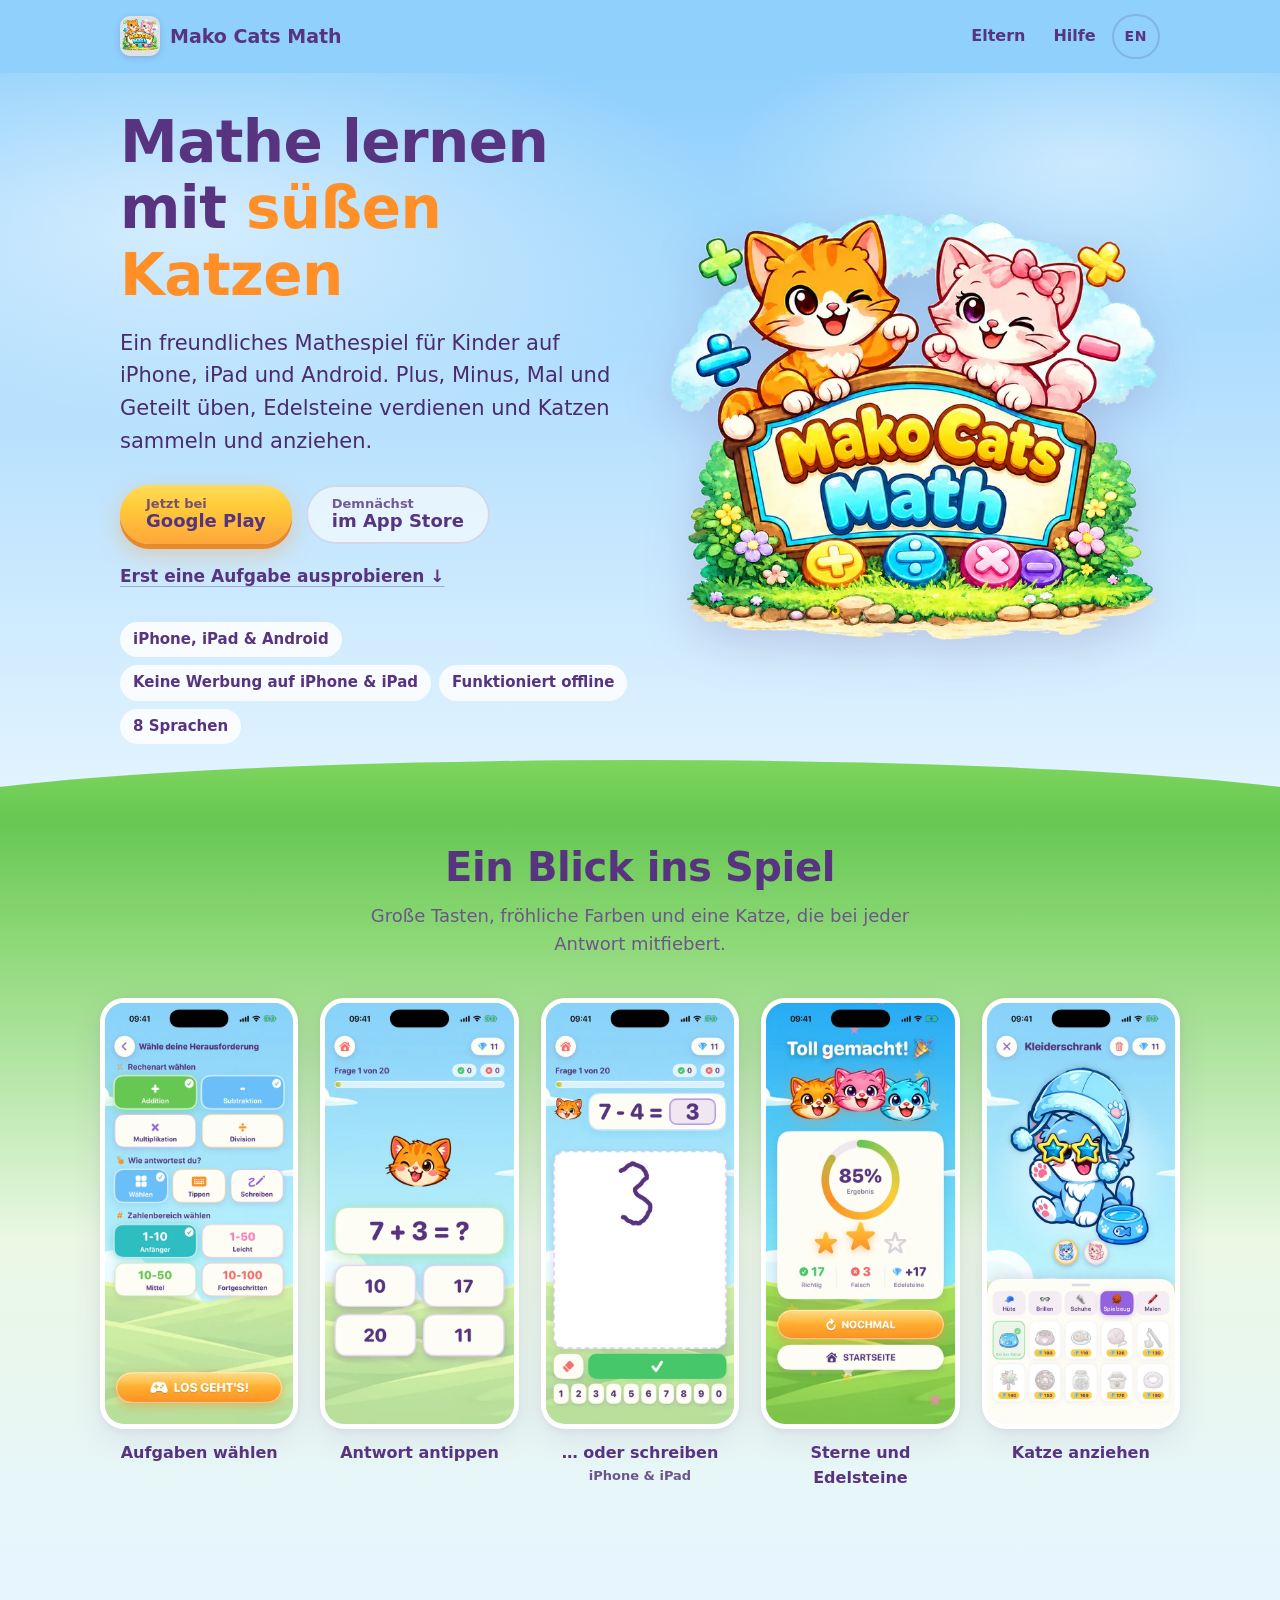
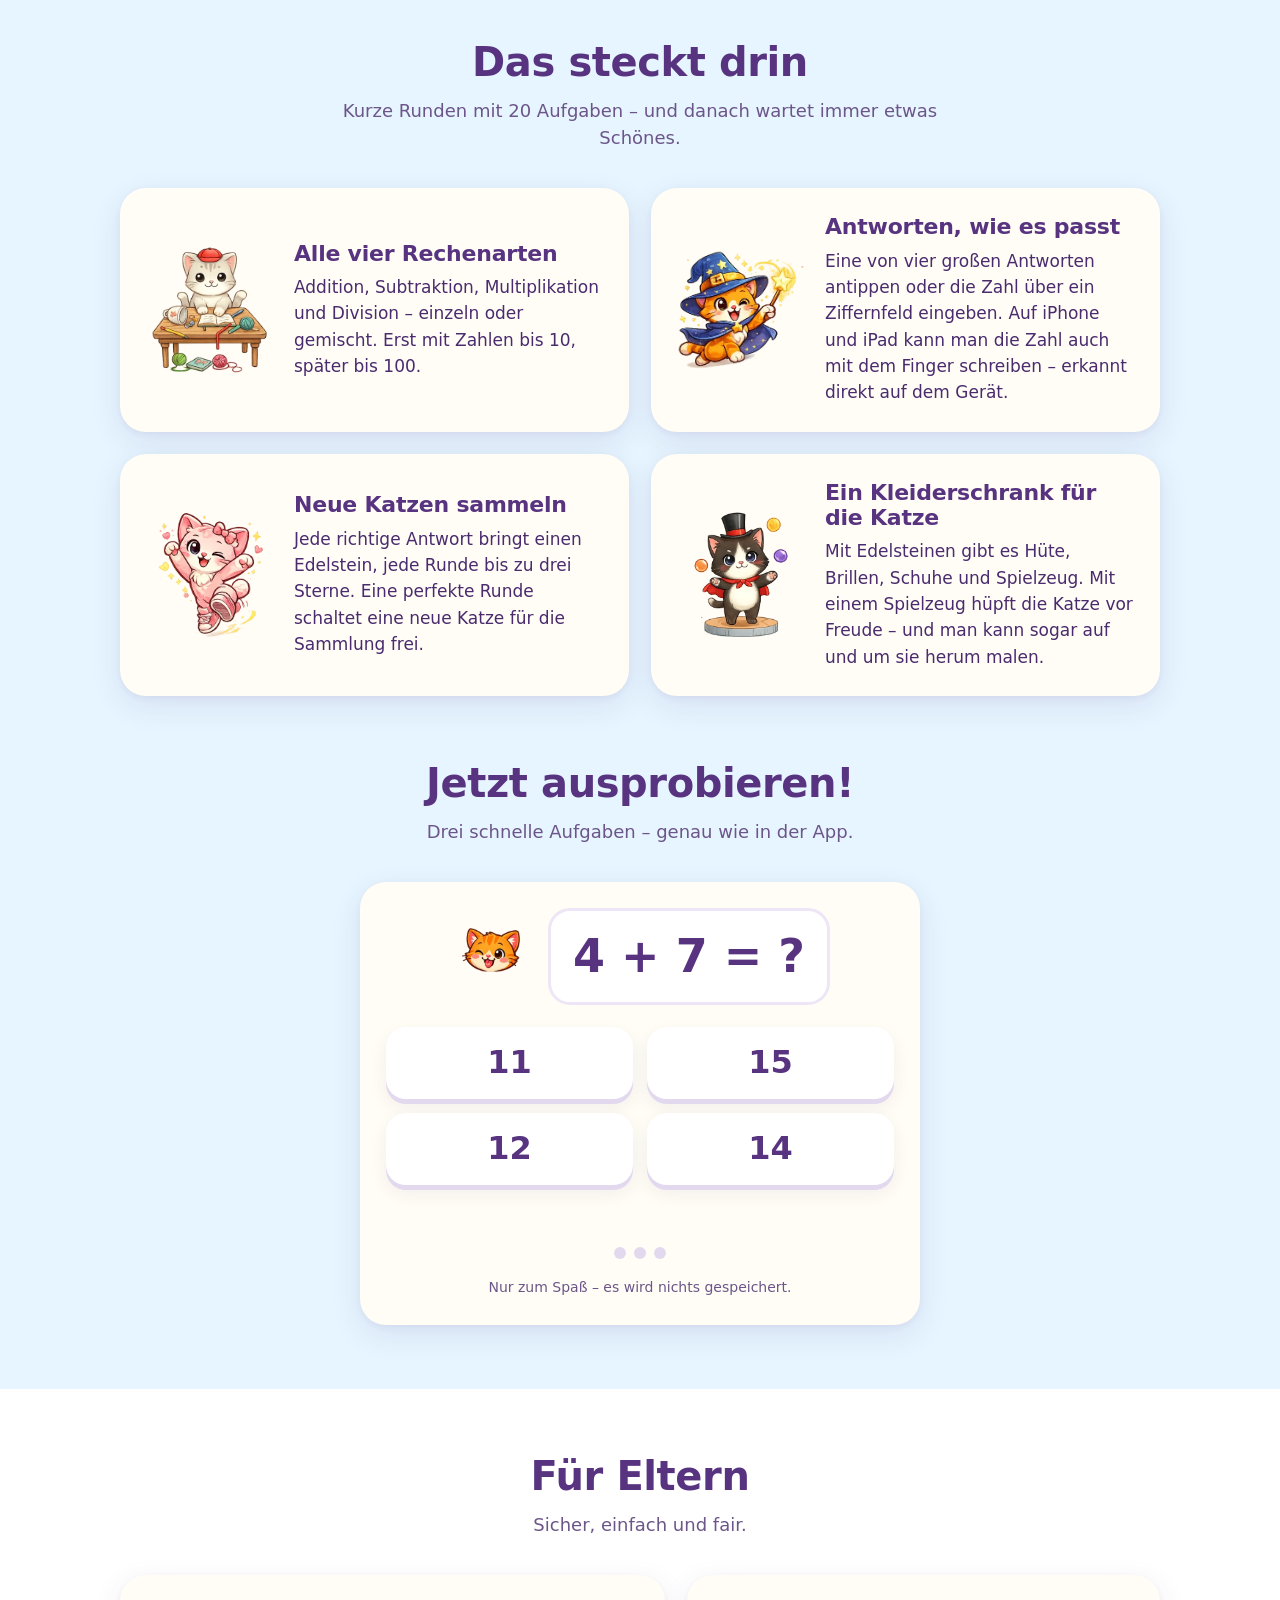
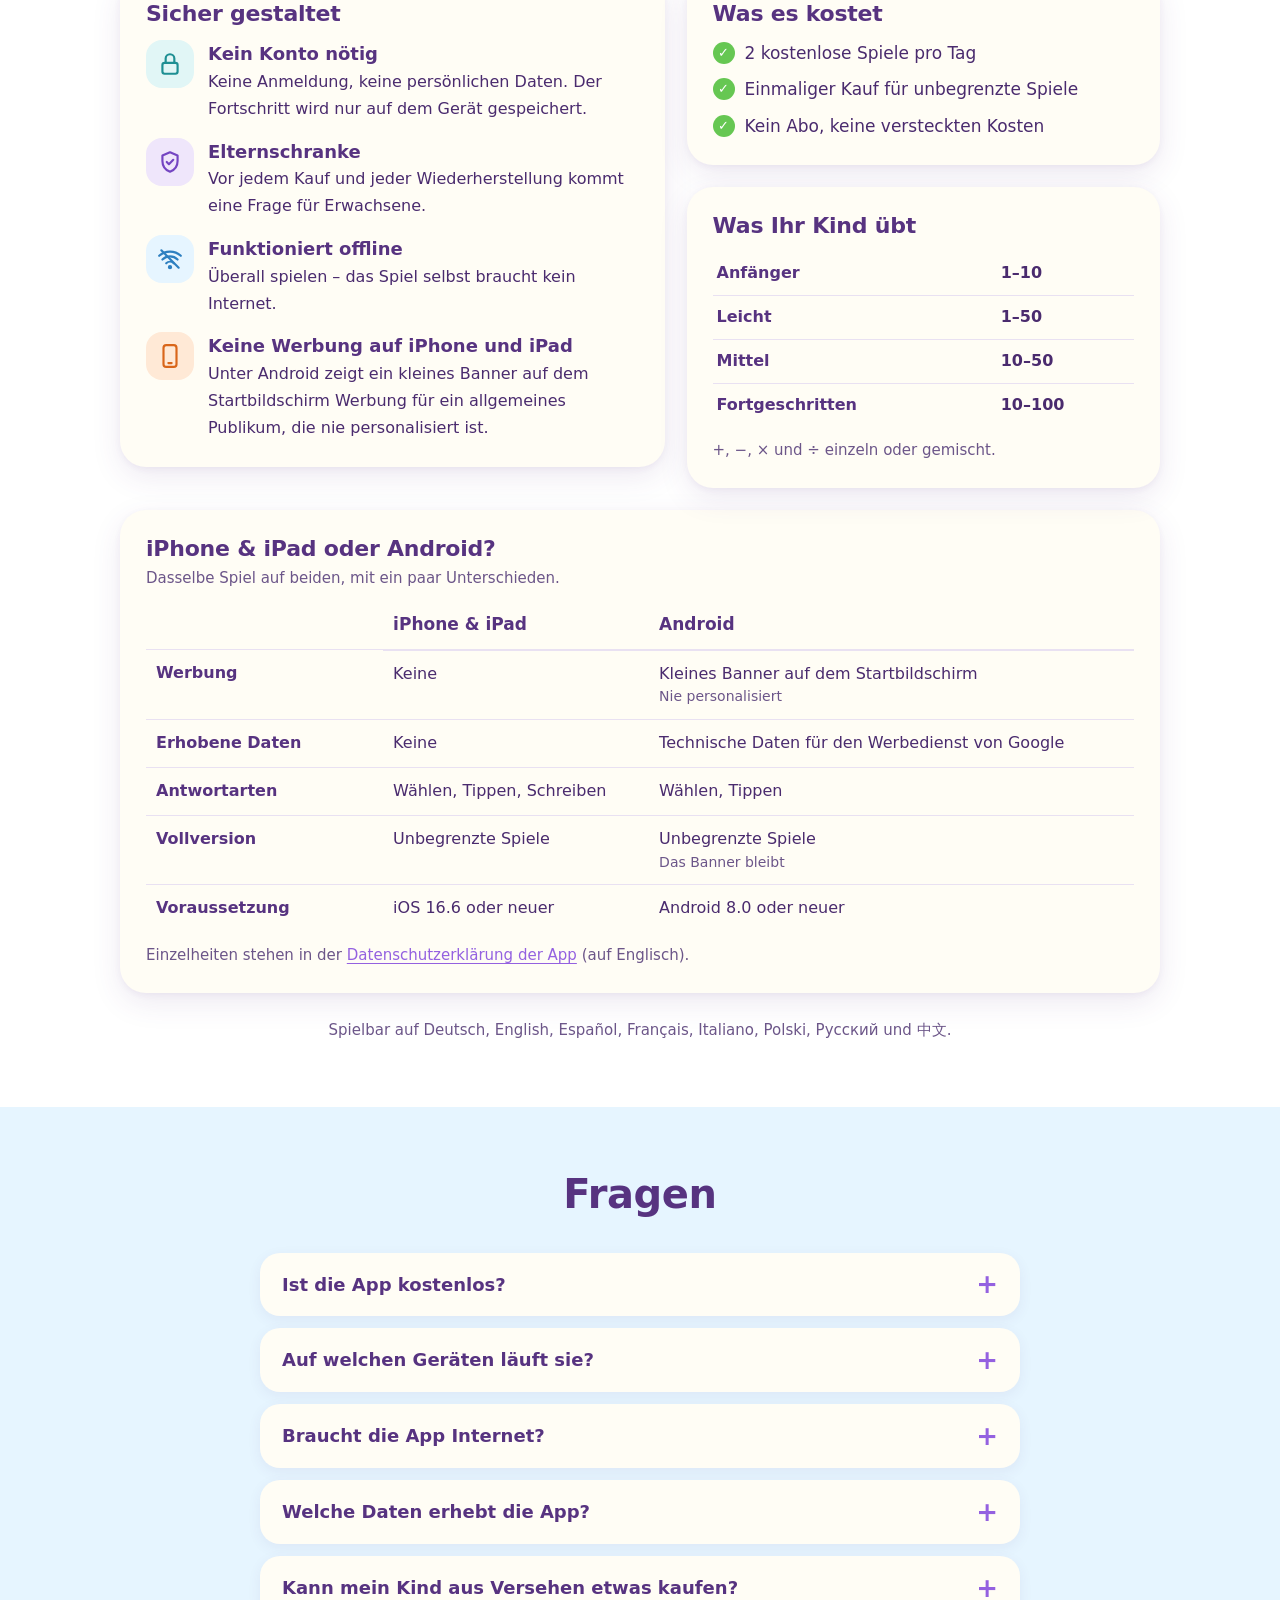
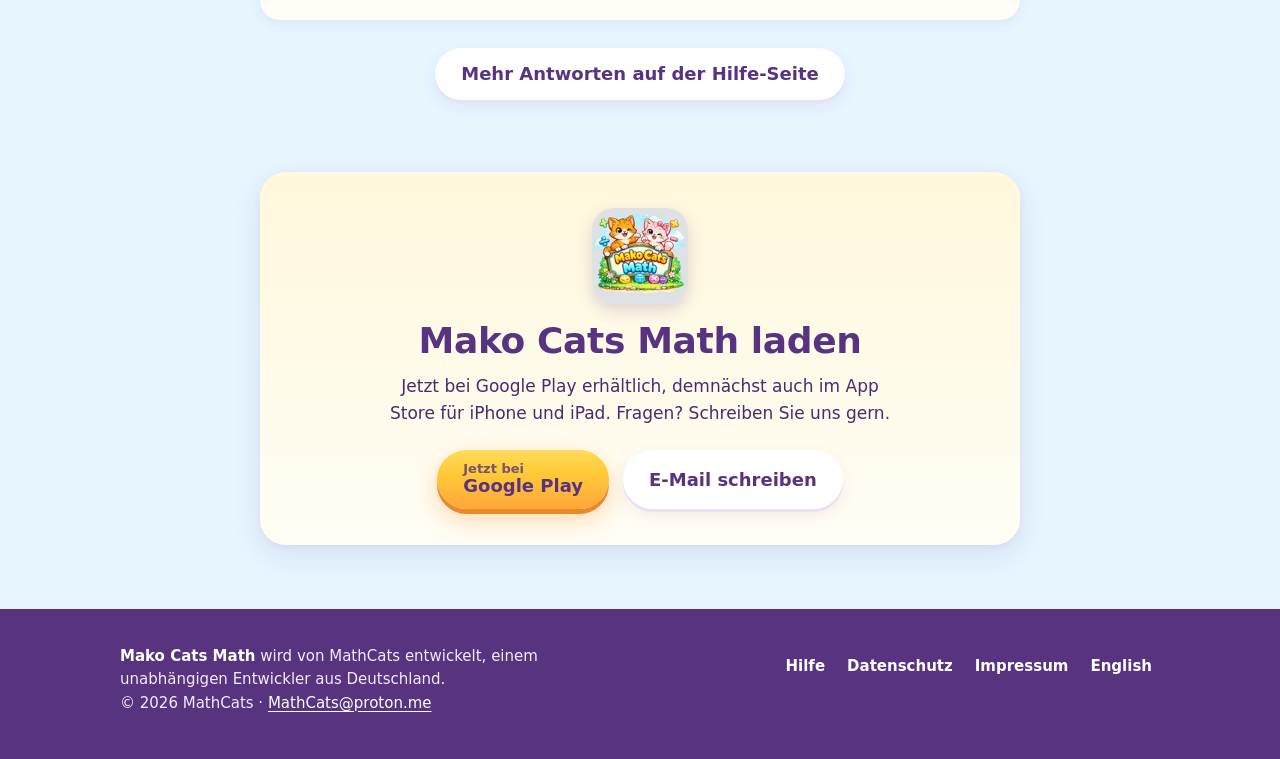
==== de/index.html @ 7ffe607b "Add German pages and Android, drop emoji - de/: home, support and Datenschutz in German, with German" ====
<!DOCTYPE html>
<html lang="de">
<head>
<!--
  ============================================================
   MAKO CATS MATH – STARTSEITE (Deutsch)
   Die englische Seite ist ../index.html – bitte beide ändern.
  ============================================================
   TEXTE ÄNDERN
   Jeder Text, den Sie ändern können, ist mit einem Kommentar
   EDIT und einer Nummer markiert. Suchen Sie nach  EDIT .

   Ändern: nur die Wörter zwischen  >  und  <  .
   Nicht ändern: die Tags in spitzen Klammern und class="…".
   Farben und Layout stehen in assets/site.css.
  ============================================================
-->
<meta charset="utf-8">
<meta name="viewport" content="width=device-width, initial-scale=1">
<!-- EDIT 1 – Titel im Browser-Tab und Text in der Google-Suche -->
<title>Mako Cats Math – Mathe lernen mit süßen Katzen</title>
<meta name="description" content="Ein freundliches Mathespiel für Kinder auf iPhone, iPad und Android. Plus, Minus, Mal und Geteilt üben, Edelsteine verdienen und Katzen sammeln.">
<meta name="color-scheme" content="light">
<meta name="theme-color" content="#8FD0FC">
<link rel="canonical" href="https://makocatsmath.com/de/">
<link rel="alternate" hreflang="en" href="https://makocatsmath.com/">
<link rel="alternate" hreflang="de" href="https://makocatsmath.com/de/">
<link rel="alternate" hreflang="x-default" href="https://makocatsmath.com/">
<meta property="og:type" content="website">
<meta property="og:site_name" content="Mako Cats Math">
<meta property="og:title" content="Mako Cats Math – Mathe lernen mit süßen Katzen">
<meta property="og:description" content="Ein freundliches Mathespiel für Kinder auf iPhone, iPad und Android.">
<meta property="og:url" content="https://makocatsmath.com/de/">
<meta property="og:image" content="https://makocatsmath.com/og-image.jpg">
<meta property="og:image:width" content="1200">
<meta property="og:image:height" content="630">
<meta property="og:image:alt" content="Zwei Comic-Katzen auf einem Schild mit der Aufschrift Mako Cats Math">
<meta property="og:locale" content="de_DE">
<meta property="og:locale:alternate" content="en_US">
<meta name="twitter:card" content="summary_large_image">
<!-- LINK EDIT – sobald die iPhone-App live ist, hier die App-Store-Nummer eintragen und die Kommentarzeichen entfernen:
<meta name="apple-itunes-app" content="app-id=0000000000">
-->
<link rel="icon" type="image/png" href="../favicon.png">
<link rel="apple-touch-icon" href="../apple-touch-icon.png">
<link rel="preload" as="image" href="../assets/img/logo-720.webp" imagesrcset="../assets/img/logo-480.webp 480w, ../assets/img/logo-720.webp 720w, ../assets/img/logo-960.webp 960w" imagesizes="(max-width: 860px) 250px, 500px">
<link rel="stylesheet" href="../assets/site.css">
</head>
<body>
<a class="skip" href="#main">Zum Inhalt springen</a>

<header class="site-header on-sky">
  <div class="wrap">
    <a class="brand" href="./" aria-label="Mako Cats Math – Startseite">
      <img src="../assets/img/icon-128.webp" width="40" height="40" alt="">
      <span>Mako Cats Math</span>
    </a>
    <nav class="nav" aria-label="Hauptmenü">
      <a class="hide-sm" href="#eltern">Eltern</a>
      <a href="support/">Hilfe</a>
      <a class="lang" href="../" hreflang="en" lang="en" aria-label="English">EN</a>
    </nav>
  </div>
</header>

<main id="main">

  <!-- ===================== OBEN ===================== -->
  <div class="hero">
    <div class="wrap hero-grid">
      <div>
        <!-- EDIT 2 – die große Überschrift. Die Wörter in <span> sind orange. -->
        <h1>Mathe lernen mit <span>süßen Katzen</span></h1>
        <!-- EDIT 3 – der Satz unter der Überschrift -->
        <p class="lead">Ein freundliches Mathespiel für Kinder auf iPhone, iPad und Android. Plus, Minus, Mal und Geteilt üben, Edelsteine verdienen und Katzen sammeln und anziehen.</p>
        <div class="actions">
          <!-- EDIT 4 – Store-Buttons.
               Google Play: der Link ist live.
               App Store: solange die App in Prüfung ist, steht dort „Demnächst“. Sobald sie live ist,
               die Zeile <span …>…</span> löschen, die Kommentarzeichen um die Zeile <a …> darunter
               entfernen und den App-Store-Link statt APP-STORE-LINK einsetzen. -->
          <a class="btn btn-candy" href="https://play.google.com/store/apps/details?id=com.mathcats.mathcats&amp;hl=de"><span class="stack"><small>Jetzt bei</small>Google Play</span></a>
          <span class="btn btn-ghost soon"><span class="stack"><small>Demnächst</small>im App Store</span></span>
          <!-- <a class="btn btn-candy" href="APP-STORE-LINK"><span class="stack"><small>Laden im</small>App Store</span></a> -->
        </div>
        <a class="text-link" href="#try">Erst eine Aufgabe ausprobieren ↓</a>
        <!-- EDIT 5 – die kleinen Etiketten unter den Buttons -->
        <ul class="chips" aria-label="Auf einen Blick">
          <li>iPhone, iPad &amp; Android</li>
          <li>Keine Werbung auf iPhone &amp; iPad</li>
          <li>Funktioniert offline</li>
          <li>8 Sprachen</li>
        </ul>
      </div>
      <div class="hero-art">
        <img src="../assets/img/logo-720.webp"
             srcset="../assets/img/logo-480.webp 480w, ../assets/img/logo-720.webp 720w, ../assets/img/logo-960.webp 960w"
             sizes="(max-width: 860px) 250px, 500px"
             width="960" height="845" fetchpriority="high"
             alt="Eine orange und eine rosa Katze winken über einem Schild mit der Aufschrift Mako Cats Math, darunter Münzen mit Plus, Minus, Mal und Geteilt">
      </div>
    </div>
  </div>

  <!-- ===================== BILDSCHIRMFOTOS ===================== -->
  <section class="green" aria-labelledby="peek">
    <div class="wrap section-head">
      <!-- EDIT 6 – Überschrift der Bildschirmfotos -->
      <h2 id="peek">Ein Blick ins Spiel</h2>
      <p>Große Tasten, fröhliche Farben und eine Katze, die bei jeder Antwort mitfiebert.</p>
    </div>
    <ul class="shots" tabindex="0" aria-label="Bildschirmfotos aus der App">
      <li><figure>
        <img src="../assets/img/shots/de/settings.webp" width="540" height="1174" loading="lazy" decoding="async"
             alt="Bildschirm „Wähle deine Herausforderung“: Rechenarten, Antwortart (Wählen, Tippen, Schreiben) und vier Zahlenbereiche">
        <figcaption>Aufgaben wählen</figcaption>
      </figure></li>
      <li><figure>
        <img src="../assets/img/shots/de/game-pick.webp" width="540" height="1174" loading="lazy" decoding="async"
             alt="Die Aufgabe 7 + 3 mit vier großen Antwort-Tasten und einer lachenden Katze">
        <figcaption>Antwort antippen</figcaption>
      </figure></li>
      <li><figure>
        <img src="../assets/img/shots/de/game-draw.webp" width="540" height="1174" loading="lazy" decoding="async"
             alt="Schreiben: die Zahl 3 mit dem Finger geschrieben, als Antwort auf 7 − 4 eingetragen">
        <figcaption>… oder schreiben<small>iPhone &amp; iPad</small></figcaption>
      </figure></li>
      <li><figure>
        <img src="../assets/img/shots/de/results.webp" width="540" height="1174" loading="lazy" decoding="async"
             alt="Ergebnis „Toll gemacht!“ mit Prozent-Ring, zwei von drei Sternen und gewonnenen Edelsteinen">
        <figcaption>Sterne und Edelsteine</figcaption>
      </figure></li>
      <li><figure>
        <img src="../assets/img/shots/de/wardrobe-toy.webp" width="540" height="1174" loading="lazy" decoding="async"
             alt="Kleiderschrank: eine blaue Katze mit Wollmütze und Sternbrille, daneben ein Fischnapf als Spielzeug">
        <figcaption>Katze anziehen</figcaption>
      </figure></li>
    </ul>
  </section>

  <!-- ===================== FUNKTIONEN ===================== -->
  <section aria-labelledby="inside">
    <div class="wrap">
      <div class="section-head">
        <!-- EDIT 7 – Funktionskarten -->
        <h2 id="inside">Das steckt drin</h2>
        <p>Kurze Runden mit 20 Aufgaben – und danach wartet immer etwas Schönes.</p>
      </div>
      <div class="features">
        <article class="card feature">
          <img src="../assets/img/cat-collectible-10.webp" width="300" height="326" loading="lazy" alt="">
          <div>
            <h3>Alle vier Rechenarten</h3>
            <p>Addition, Subtraktion, Multiplikation und Division – einzeln oder gemischt. Erst mit Zahlen bis 10, später bis 100.</p>
          </div>
        </article>
        <article class="card feature">
          <img src="../assets/img/cat-collectible-1.webp" width="300" height="281" loading="lazy" alt="">
          <div>
            <h3>Antworten, wie es passt</h3>
            <p>Eine von vier großen Antworten antippen oder die Zahl über ein Ziffernfeld eingeben. Auf iPhone und iPad kann man die Zahl auch mit dem Finger schreiben – erkannt direkt auf dem Gerät.</p>
          </div>
        </article>
        <article class="card feature">
          <img src="../assets/img/cat-collectible-3.webp" width="300" height="352" loading="lazy" alt="">
          <div>
            <h3>Neue Katzen sammeln</h3>
            <p>Jede richtige Antwort bringt einen Edelstein, jede Runde bis zu drei Sterne. Eine perfekte Runde schaltet eine neue Katze für die Sammlung frei.</p>
          </div>
        </article>
        <article class="card feature">
          <img src="../assets/img/cat-collectible-7.webp" width="300" height="400" loading="lazy" alt="">
          <div>
            <h3>Ein Kleiderschrank für die Katze</h3>
            <p>Mit Edelsteinen gibt es Hüte, Brillen, Schuhe und Spielzeug. Mit einem Spielzeug hüpft die Katze vor Freude – und man kann sogar auf und um sie herum malen.</p>
          </div>
        </article>
      </div>
    </div>
  </section>

  <!-- ===================== AUSPROBIEREN ===================== -->
  <section id="try" aria-labelledby="try-title" style="padding-top: 0;">
    <div class="wrap">
      <div class="section-head">
        <h2 id="try-title">Jetzt ausprobieren!</h2>
        <p>Drei schnelle Aufgaben – genau wie in der App.</p>
      </div>
      <!-- EDIT 8 – Texte des Mini-Spiels. data-right enthält drei Jubelrufe, getrennt durch | -->
      <div class="card try" id="try-game"
           data-wrong="Nicht ganz – noch einmal!"
           data-right="Richtig! Super gemacht!|Miau-tastisch!|Genau!"
           data-say="plus|minus|mal|gleich wie viel?">
        <div class="try-play">
          <div class="try-top">
            <img class="try-cat" src="../assets/img/cat4.webp" width="240" height="240" loading="lazy" alt="">
            <div class="question" role="heading" aria-level="3">5 + 3 = ?</div>
          </div>
          <div class="answers" aria-label="Antworten">
            <noscript><p>Zum Spielen bitte JavaScript einschalten.</p></noscript>
          </div>
          <p class="feedback" aria-live="polite"></p>
          <div class="dots" aria-hidden="true"><span></span><span></span><span></span></div>
        </div>
        <div class="try-done" hidden>
          <h3 tabindex="-1">Alle 3 gelöst – super!</h3>
          <p>In der App warten viel mehr Aufgaben, dazu Edelsteine und Katzen zum Sammeln.</p>
          <button class="btn btn-candy try-again" type="button">Noch einmal</button>
        </div>
        <p class="try-note">Nur zum Spaß – es wird nichts gespeichert.</p>
      </div>
    </div>
  </section>

  <!-- ===================== FÜR ELTERN ===================== -->
  <section id="eltern" aria-labelledby="parents-title" style="background: #fff;">
    <div class="wrap">
      <div class="section-head">
        <!-- EDIT 9 – Bereich „Für Eltern“ -->
        <h2 id="parents-title">Für Eltern</h2>
        <p>Sicher, einfach und fair.</p>
      </div>
      <div class="parents">
        <div class="card">
          <h3>Sicher gestaltet</h3>
          <ul class="safe">
            <li><span class="ic b" aria-hidden="true"><svg viewBox="0 0 24 24"><rect x="5" y="11" width="14" height="10" rx="2"/><path d="M8 11V7a4 4 0 0 1 8 0v4"/></svg></span>
              <div><strong>Kein Konto nötig</strong><span class="txt">Keine Anmeldung, keine persönlichen Daten. Der Fortschritt wird nur auf dem Gerät gespeichert.</span></div></li>
            <li><span class="ic c" aria-hidden="true"><svg viewBox="0 0 24 24"><path d="M12 3l7 3v5c0 4.6-3 8.4-7 10-4-1.6-7-5.4-7-10V6z"/><path d="M9 12l2 2 4-4"/></svg></span>
              <div><strong>Elternschranke</strong><span class="txt">Vor jedem Kauf und jeder Wiederherstellung kommt eine Frage für Erwachsene.</span></div></li>
            <li><span class="ic d" aria-hidden="true"><svg viewBox="0 0 24 24"><path d="M2 9a15 15 0 0 1 20 0"/><path d="M5 12.5a10 10 0 0 1 14 0"/><path d="M8.5 16a5 5 0 0 1 7 0"/><circle cx="12" cy="19.5" r="1"/><path d="M4 4l16 16"/></svg></span>
              <div><strong>Funktioniert offline</strong><span class="txt">Überall spielen – das Spiel selbst braucht kein Internet.</span></div></li>
            <li><span class="ic a" aria-hidden="true"><svg viewBox="0 0 24 24"><rect x="6" y="2" width="12" height="20" rx="2.5"/><path d="M10.5 18.5h3"/></svg></span>
              <div><strong>Keine Werbung auf iPhone und iPad</strong><span class="txt">Unter Android zeigt ein kleines Banner auf dem Startbildschirm Werbung für ein allgemeines Publikum, die nie personalisiert ist.</span></div></li>
          </ul>
        </div>
        <div class="stack">
          <div class="card">
            <h3>Was es kostet</h3>
            <!-- EDIT 10 – Preismodell. Hier nie einen Preis eintragen: die Stores zeigen ihn in der jeweiligen Währung. -->
            <ul class="ticks">
              <li>2 kostenlose Spiele pro Tag</li>
              <li>Einmaliger Kauf für unbegrenzte Spiele</li>
              <li>Kein Abo, keine versteckten Kosten</li>
            </ul>
          </div>
          <div class="card">
            <h3>Was Ihr Kind übt</h3>
            <table class="levels">
              <caption class="small" style="caption-side: bottom; text-align: left;">+, −, × und ÷ einzeln oder gemischt.</caption>
              <tbody>
                <tr><th scope="row">Anfänger</th><td>1–10</td></tr>
                <tr><th scope="row">Leicht</th><td>1–50</td></tr>
                <tr><th scope="row">Mittel</th><td>10–50</td></tr>
                <tr><th scope="row">Fortgeschritten</th><td>10–100</td></tr>
              </tbody>
            </table>
          </div>
        </div>
      </div>

      <!-- EDIT 11 – Vergleich iPhone/iPad und Android -->
      <div class="card compare">
        <h3>iPhone &amp; iPad oder Android?</h3>
        <p class="small" style="margin: 0 0 10px;">Dasselbe Spiel auf beiden, mit ein paar Unterschieden.</p>
        <table class="plat">
          <thead>
            <tr><td></td><th scope="col">iPhone &amp; iPad</th><th scope="col">Android</th></tr>
          </thead>
          <tbody>
            <tr><th scope="row">Werbung</th><td>Keine</td><td>Kleines Banner auf dem Startbildschirm<small>Nie personalisiert</small></td></tr>
            <tr><th scope="row">Erhobene Daten</th><td>Keine</td><td>Technische Daten für den Werbedienst von Google</td></tr>
            <tr><th scope="row">Antwortarten</th><td>Wählen, Tippen, Schreiben</td><td>Wählen, Tippen</td></tr>
            <tr><th scope="row">Vollversion</th><td>Unbegrenzte Spiele</td><td>Unbegrenzte Spiele<small>Das Banner bleibt</small></td></tr>
            <tr><th scope="row">Voraussetzung</th><td>iOS 16.6 oder neuer</td><td>Android 8.0 oder neuer</td></tr>
          </tbody>
        </table>
        <p class="small">Einzelheiten stehen in der <a href="https://mathcatsmathcats.github.io/MakoCatsMath-privacy/privacy-policy.html" hreflang="en">Datenschutzerklärung der App</a> (auf Englisch).</p>
      </div>
      <p class="small" style="text-align: center; margin-top: 26px;">Spielbar auf Deutsch, English, Español, Français, Italiano, Polski, Русский und 中文.</p>
    </div>
  </section>

  <!-- ===================== FRAGEN ===================== -->
  <section aria-labelledby="faq-title">
    <div class="wrap">
      <div class="section-head">
        <h2 id="faq-title">Fragen</h2>
      </div>
      <!-- EDIT 12 – kurze Fragen und Antworten. Alle Antworten stehen auf der Hilfe-Seite. -->
      <div class="faq">
        <details>
          <summary>Ist die App kostenlos?</summary>
          <div class="ans"><p>Auf jedem Gerät gibt es täglich 2 kostenlose Spiele. Ein einmaliger Kauf schaltet unbegrenzte Spiele frei – ohne Abo. Die Android-Version zeigt außerdem ein kleines Werbebanner auf dem Startbildschirm.</p></div>
        </details>
        <details>
          <summary>Auf welchen Geräten läuft sie?</summary>
          <div class="ans"><p>Auf iPhone und iPad ab iOS 16.6 (demnächst im App Store) und auf Android-Geräten ab Android 8.0 (bei Google Play).</p></div>
        </details>
        <details>
          <summary>Braucht die App Internet?</summary>
          <div class="ans"><p>Nein. Das Spiel funktioniert offline. Internet ist nur für Käufe nötig, unter Android auch für das Werbebanner.</p></div>
        </details>
        <details>
          <summary>Welche Daten erhebt die App?</summary>
          <div class="ans"><p>Auf iPhone und iPad keine. Es gibt kein Konto, und der Fortschritt bleibt auf dem Gerät. Unter Android erhält der Werbedienst von Google technische Daten wie die IP-Adresse, um Werbung anzuzeigen, die nie personalisiert ist. Mehr dazu in der <a href="https://mathcatsmathcats.github.io/MakoCatsMath-privacy/privacy-policy.html" hreflang="en">Datenschutzerklärung der App</a> (auf Englisch).</p></div>
        </details>
        <details>
          <summary>Kann mein Kind aus Versehen etwas kaufen?</summary>
          <div class="ans"><p>Vor jedem Kauf und jeder Wiederherstellung erscheint eine Elternschranke mit einer Frage für Erwachsene. Sie lässt sich nicht abschalten. Zusätzlich helfen die Bildschirmzeit und die Kaufanfrage von Apple sowie die Jugendschutzeinstellungen von Google Play.</p></div>
        </details>
      </div>
      <p class="more"><a class="btn btn-soft" href="support/">Mehr Antworten auf der Hilfe-Seite</a></p>
    </div>
  </section>

  <!-- ===================== ABSCHLUSS ===================== -->
  <section class="cta" style="padding-top: 8px;" aria-labelledby="cta-title">
    <div class="wrap">
      <div class="card">
        <img src="../assets/img/icon-128.webp" width="96" height="96" loading="lazy" alt="">
        <!-- EDIT 13 – Abschlusskasten. Sobald die iPhone-App live ist, Text ändern und den App-Store-Button wie bei EDIT 4 ergänzen. -->
        <h2 id="cta-title">Mako Cats Math laden</h2>
        <p>Jetzt bei Google Play erhältlich, demnächst auch im App Store für iPhone und iPad. Fragen? Schreiben Sie uns gern.</p>
        <div class="actions" style="display: flex; flex-wrap: wrap; gap: 14px; justify-content: center;">
          <a class="btn btn-candy" href="https://play.google.com/store/apps/details?id=com.mathcats.mathcats&amp;hl=de"><span class="stack"><small>Jetzt bei</small>Google Play</span></a>
          <a class="btn btn-soft" href="mailto:MathCats@proton.me?subject=Mako%20Cats%20Math">E-Mail schreiben</a>
        </div>
      </div>
    </div>
  </section>

</main>

<footer class="site-footer">
  <div class="wrap foot">
    <p class="who"><strong>Mako Cats Math</strong> wird von MathCats entwickelt, einem unabhängigen Entwickler aus Deutschland.<br>© 2026 MathCats · <a href="mailto:MathCats@proton.me">MathCats@proton.me</a></p>
    <nav aria-label="Fußzeile">
      <ul>
        <li><a href="support/">Hilfe</a></li>
        <li><a href="datenschutz/">Datenschutz</a></li>
        <li><a href="../impressum/">Impressum</a></li>
        <li><a href="../" hreflang="en" lang="en">English</a></li>
      </ul>
    </nav>
  </div>
</footer>

<script src="../assets/try.js" defer></script>
</body>
</html>
---- assets/site.css ----
/* Mako Cats Math website styles.
   Colours come from the app (Theme.swift). Fonts are the visitor's own system
   fonts, so nothing loads from another server. */

:root {
  --sky: #6BBFFA;
  --sky-deep: #8FD0FC;
  --sky-light: #E6F5FF;
  --grass: #66C752;
  --grass-light: #7FD65E;
  --sunshine: #FFCC38;
  --orange: #FF8F26;
  --coral: #FF6B6B;
  --pink: #FF80B8;
  --purple: #9461E0;
  --teal: #2EBDC2;
  --plum: #573380;
  --plum-text: #4A2B6E;
  --plum-soft: #6C5689;
  --cream: #FFFDF5;
  --line: #E9E1F2;
  --radius: 26px;
  --shadow: 0 10px 30px rgba(87, 51, 128, .10), 0 2px 6px rgba(87, 51, 128, .06);
  --font: ui-rounded, "SF Pro Rounded", "Nunito", system-ui, -apple-system, "Segoe UI", Roboto, "Helvetica Neue", Arial, sans-serif;
  color-scheme: light;
}

* { box-sizing: border-box; }
html { -webkit-text-size-adjust: 100%; scroll-behavior: smooth; }
body {
  margin: 0;
  background: var(--sky-light);
  color: var(--plum-text);
  font-family: var(--font);
  font-size: 17px;
  line-height: 1.55;
  -webkit-font-smoothing: antialiased;
}
img { max-width: 100%; height: auto; display: block; }
a { color: var(--purple); text-underline-offset: 3px; }
a:hover { color: var(--plum); }
:focus-visible { outline: 3px solid var(--purple); outline-offset: 3px; border-radius: 8px; }
h1, h2, h3 { color: var(--plum); line-height: 1.15; margin: 0; letter-spacing: -0.01em; font-weight: 800; }
p { margin: 0; }

.wrap { width: 100%; max-width: 1080px; margin: 0 auto; padding: 0 20px; }
@media (max-width: 420px) { .wrap { padding: 0 16px; } }

.skip { position: absolute; left: -999px; top: 8px; background: #fff; padding: 10px 14px; border-radius: 12px; z-index: 10; }
.skip:focus { left: 8px; }

/* ---------- header ---------- */
.site-header { padding: 14px 0; }
.site-header .wrap { display: flex; align-items: center; justify-content: space-between; gap: 12px; }
.brand { display: flex; align-items: center; gap: 10px; text-decoration: none; color: var(--plum); font-weight: 800; font-size: 19px; min-height: 44px; }
.brand img { width: 40px; height: 40px; border-radius: 10px; box-shadow: 0 2px 6px rgba(87, 51, 128, .2); }
.nav { display: flex; gap: 4px; }
.nav a { color: var(--plum); text-decoration: none; font-weight: 700; font-size: 16px; padding: 10px 12px; border-radius: 999px; min-height: 44px; display: inline-flex; align-items: center; }
.nav a:hover, .nav a[aria-current="page"] { background: rgba(255, 255, 255, .7); }
@media (max-width: 420px) {
  .brand { font-size: 17px; }
  .brand img { width: 36px; height: 36px; }
  .nav a { padding: 10px 9px; font-size: 15px; }
}

/* ---------- buttons and chips ---------- */
.btn {
  display: inline-flex; align-items: center; justify-content: center; gap: 8px;
  min-height: 52px; padding: 12px 26px; border-radius: 999px;
  font: inherit; font-weight: 800; font-size: 18px; text-decoration: none; cursor: pointer;
  border: 0; transition: transform .12s ease, box-shadow .12s ease;
}
.btn-candy {
  color: var(--plum);
  background: linear-gradient(180deg, #FFDB5C 0%, var(--sunshine) 35%, #FFA63A 100%);
  box-shadow: 0 5px 0 #E8892A, 0 10px 24px rgba(255, 143, 38, .35);
}
.btn-candy:hover { color: var(--plum); transform: translateY(-1px); }
.btn-candy:active { transform: translateY(3px); box-shadow: 0 2px 0 #E8892A, 0 6px 14px rgba(255, 143, 38, .3); }
.btn-soft { color: var(--plum); background: #fff; box-shadow: 0 3px 0 var(--line), 0 6px 16px rgba(87, 51, 128, .08); }
.btn-soft:hover { color: var(--plum); transform: translateY(-1px); }
.btn small { display: block; font-size: 13px; font-weight: 700; opacity: .8; line-height: 1.1; }
.btn .stack { display: flex; flex-direction: column; align-items: flex-start; line-height: 1.15; }
.soon { cursor: default; }
.soon:hover { transform: none; }

.chips { display: flex; flex-wrap: wrap; gap: 8px; padding: 0; margin: 0; list-style: none; }
.chips li { background: rgba(255, 255, 255, .85); border-radius: 999px; padding: 6px 13px; font-size: 15px; font-weight: 700; color: var(--plum); }

/* ---------- hero ---------- */
.hero {
  position: relative; overflow: hidden;
  background:
    radial-gradient(60% 40% at 15% 20%, rgba(255, 255, 255, .55), transparent 70%),
    radial-gradient(40% 30% at 85% 12%, rgba(255, 255, 255, .5), transparent 70%),
    linear-gradient(180deg, var(--sky-deep) 0%, #BFE4FE 55%, var(--sky-light) 100%);
  padding: 8px 0 76px;
}
.hero::after {
  content: ""; position: absolute; left: -10%; right: -10%; bottom: -100px; height: 160px;
  background: linear-gradient(180deg, var(--grass-light), var(--grass) 60px);
  border-radius: 50% 50% 0 0 / 60px 60px 0 0;
}
.hero-grid { position: relative; z-index: 1; display: grid; grid-template-columns: 1.05fr 1fr; gap: 32px; align-items: center; padding-top: 28px; }
.hero h1 { font-size: clamp(36px, 5.2vw, 58px); }
.hero h1 span { color: var(--orange); }
.hero .lead { margin-top: 18px; font-size: clamp(18px, 2vw, 21px); color: var(--plum-text); max-width: 33em; }
.hero .actions { display: flex; flex-wrap: wrap; gap: 14px; margin-top: 28px; align-items: center; }
.hero .chips { margin-top: 24px; }
.hero-art img { width: 100%; max-width: 500px; margin: 0 auto; filter: drop-shadow(0 14px 24px rgba(87, 51, 128, .18)); }
@media (max-width: 860px) {
  .hero-grid { grid-template-columns: 1fr; gap: 8px; padding-top: 4px; text-align: center; }
  .hero-art { order: -1; }
  .hero-art img { max-width: 250px; }
  .hero .lead { margin-left: auto; margin-right: auto; }
  .hero .actions, .hero .chips { justify-content: center; }
}

/* ---------- sections ---------- */
section { padding: 64px 0; }
.section-head { text-align: center; max-width: 640px; margin: 0 auto 36px; }
.section-head h2 { font-size: clamp(28px, 3.6vw, 40px); }
.section-head p { margin-top: 12px; font-size: 18px; color: var(--plum-soft); }
.green { background: linear-gradient(180deg, var(--grass) 0, #8DD877 120px, #EAF8E4 420px, var(--sky-light) 100%); padding-top: 24px; }

/* screenshots */
.shots {
  list-style: none; margin: 0; padding: 4px 20px 20px;
  display: grid; grid-template-columns: repeat(5, 1fr); gap: 22px;
  max-width: 1120px; margin: 0 auto;
}
.shots figure { margin: 0; text-align: center; }
.shots img { border-radius: 24px; border: 5px solid #fff; box-shadow: var(--shadow); background: #fff; aspect-ratio: 540 / 1174; width: 100%; }
.shots figcaption { margin-top: 12px; font-weight: 800; color: var(--plum); font-size: 16px; }
@media (max-width: 1000px) {
  .shots {
    display: flex; overflow-x: auto; scroll-snap-type: x mandatory; gap: 16px;
    padding: 4px 20px 24px; scroll-padding: 0 20px;
  }
  .shots li { flex: 0 0 210px; scroll-snap-align: start; }
}

/* features */
.features { display: grid; grid-template-columns: repeat(2, 1fr); gap: 22px; }
.card { background: var(--cream); border-radius: var(--radius); box-shadow: var(--shadow); padding: 26px; }
.feature { display: grid; grid-template-columns: 128px 1fr; gap: 20px; align-items: center; }
.feature img { width: 128px; height: 128px; object-fit: contain; }
.feature h3 { font-size: 22px; }
.feature p { margin-top: 8px; color: var(--plum-text); }
@media (max-width: 760px) {
  .features { grid-template-columns: 1fr; }
}
@media (max-width: 420px) {
  .feature { grid-template-columns: 1fr; text-align: center; gap: 10px; }
  .feature img { margin: 0 auto; width: 120px; height: 120px; }
  .card { padding: 22px 18px; }
}

/* try-it game */
.try { position: relative; max-width: 560px; margin: 0 auto; text-align: center; overflow: hidden; }
.try-top { display: flex; align-items: center; justify-content: center; gap: 14px; }
.try-cat { width: 84px; height: 84px; }
.try-cat.hop { animation: hop .6s ease; }
.question {
  background: #fff; border: 3px solid #EEE6F7; border-radius: 22px; padding: 10px 22px;
  font-size: clamp(34px, 7vw, 46px); font-weight: 800; color: var(--plum); min-width: 220px;
  font-variant-numeric: tabular-nums;
}
.answers { display: grid; grid-template-columns: 1fr 1fr; gap: 14px; margin-top: 22px; }
.answers button {
  font: inherit; font-size: 32px; font-weight: 800; color: var(--plum);
  min-height: 72px; border-radius: 20px; border: 0; cursor: pointer;
  background: #fff; box-shadow: 0 5px 0 #E3D9EF, 0 8px 18px rgba(87, 51, 128, .08);
  transition: transform .1s ease;
}
.answers button:hover { transform: translateY(-2px); }
.answers button:active { transform: translateY(3px); box-shadow: 0 2px 0 #E3D9EF; }
.answers button.right { background: var(--grass); color: #fff; box-shadow: 0 5px 0 #4FA43E; }
.answers button.wrong { background: #FFE3E3; color: #B23A3A; box-shadow: 0 5px 0 #F4C2C2; animation: shake .35s ease; }
.answers button:disabled { cursor: default; }
.feedback { min-height: 28px; margin-top: 16px; font-weight: 800; font-size: 18px; color: var(--plum); }
.dots { display: flex; justify-content: center; gap: 8px; margin-top: 18px; }
.dots span { width: 12px; height: 12px; border-radius: 50%; background: #E3D9EF; }
.dots span.on { background: var(--sunshine); box-shadow: 0 0 0 2px #F0B21F inset; }
.try-done h3 { font-size: 28px; }
.try-done p { margin: 10px auto 22px; max-width: 26em; }
.try-note { margin-top: 18px; font-size: 14px; color: var(--plum-soft); }
.confetti { position: absolute; top: 40%; left: 50%; width: 10px; height: 14px; border-radius: 3px; pointer-events: none; animation: burst 1s ease-out forwards; }
@keyframes hop { 0%, 100% { transform: translateY(0); } 35% { transform: translateY(-22px) rotate(-6deg); } 65% { transform: translateY(0) rotate(4deg); } }
@keyframes shake { 0%, 100% { transform: translateX(0); } 25% { transform: translateX(-6px); } 75% { transform: translateX(6px); } }
@keyframes burst {
  from { opacity: 1; transform: translate(0, 0) rotate(0); }
  to { opacity: 0; transform: translate(var(--x), var(--y)) rotate(var(--r)); }
}

/* parents */
.parents { display: grid; grid-template-columns: 1.15fr 1fr; gap: 22px; align-items: start; }
.parents .stack { display: grid; gap: 22px; }
.parents h3 { font-size: 22px; margin-bottom: 14px; }
.safe { list-style: none; margin: 0; padding: 0; display: grid; gap: 16px; }
.safe li { display: grid; grid-template-columns: 48px 1fr; gap: 14px; align-items: start; }
.safe .ic { width: 48px; height: 48px; border-radius: 16px; display: grid; place-items: center; font-size: 24px; }
.safe strong { display: block; color: var(--plum); font-size: 18px; }
.safe span.txt { color: var(--plum-text); font-size: 16px; }
.ic.a { background: #FFE9D6; } .ic.b { background: #E1F6F6; } .ic.c { background: #EFE6FB; } .ic.d { background: #E6F5FF; }
.ticks { list-style: none; padding: 0; margin: 0; display: grid; gap: 10px; }
.ticks li { padding-left: 32px; position: relative; }
.ticks li::before { content: "✓"; position: absolute; left: 0; top: 0; width: 22px; height: 22px; border-radius: 50%; background: var(--grass); color: #fff; font-size: 13px; font-weight: 900; display: grid; place-items: center; margin-top: 2px; }
.levels { width: 100%; border-collapse: collapse; font-size: 16px; }
.levels th, .levels td { text-align: left; padding: 9px 4px; border-bottom: 1px solid var(--line); }
.levels tr:last-child th, .levels tr:last-child td { border-bottom: 0; }
.levels th { color: var(--plum); font-weight: 800; }
.levels td { font-variant-numeric: tabular-nums; font-weight: 700; }
.small { font-size: 15px; color: var(--plum-soft); margin-top: 12px; }
@media (max-width: 860px) { .parents { grid-template-columns: 1fr; } }

/* faq */
.faq { max-width: 760px; margin: 0 auto; display: grid; gap: 12px; }
.faq details { background: var(--cream); border-radius: 20px; box-shadow: 0 4px 14px rgba(87, 51, 128, .07); }
.faq summary { cursor: pointer; list-style: none; padding: 18px 54px 18px 22px; font-weight: 800; color: var(--plum); font-size: 18px; position: relative; min-height: 44px; }
.faq summary::-webkit-details-marker { display: none; }
.faq summary::after { content: "+"; position: absolute; right: 22px; top: 50%; transform: translateY(-50%); font-size: 26px; font-weight: 700; color: var(--purple); }
.faq details[open] summary::after { content: "−"; }
.faq .ans { padding: 0 22px 20px; }
.faq .ans p + p, .faq .ans p + ul, .faq .ans ul + p { margin-top: 10px; }
.faq .ans ul { margin: 0; padding-left: 20px; }
.more { text-align: center; margin-top: 28px; }

/* closing call to action */
.cta { text-align: center; }
.cta .card { max-width: 760px; margin: 0 auto; padding: 36px 26px; background: linear-gradient(180deg, #FFF8DC, var(--cream)); }
.cta img { width: 96px; height: 96px; border-radius: 22px; margin: 0 auto 16px; box-shadow: 0 6px 16px rgba(87, 51, 128, .2); }
.cta h2 { font-size: clamp(26px, 3.4vw, 36px); }
.cta p { margin: 12px auto 24px; max-width: 30em; }

/* ---------- inner pages ---------- */
.page-hero { padding-top: 36px; padding-bottom: 8px; }
.page-hero h1 { font-size: clamp(34px, 5vw, 48px); }
.page-hero p { margin-top: 12px; font-size: 19px; max-width: 36em; }
.doc { padding-top: 24px; padding-bottom: 64px; }
.doc .card { max-width: 820px; }
.doc .card + .card { margin-top: 22px; }
.doc h2 { font-size: 26px; margin-bottom: 12px; }
.doc h3 { font-size: 19px; margin: 22px 0 6px; }
.doc p + p, .doc p + ul, .doc ul + p { margin-top: 10px; }
.doc ul { margin: 8px 0 0; padding-left: 22px; }
.doc li + li { margin-top: 6px; }
.doc .meta { color: var(--plum-soft); font-size: 15px; margin-top: 6px; }
.contact { display: flex; flex-wrap: wrap; gap: 18px; align-items: center; justify-content: space-between; }
.contact p { max-width: 30em; }
.toc { display: flex; flex-wrap: wrap; gap: 8px; margin-top: 18px; }
.toc a { background: #fff; padding: 8px 14px; border-radius: 999px; text-decoration: none; font-weight: 700; color: var(--plum); min-height: 44px; display: inline-flex; align-items: center; }

/* ---------- footer ---------- */
.site-footer { background: var(--plum); color: #F3ECFA; padding: 36px 0 44px; font-size: 15px; }
.site-footer a { color: #fff; }
.foot { display: flex; flex-wrap: wrap; gap: 18px 32px; justify-content: space-between; align-items: flex-start; }
.foot nav ul { list-style: none; margin: 0; padding: 0; display: flex; flex-wrap: wrap; gap: 4px 6px; }
.foot nav a { display: inline-flex; min-height: 44px; align-items: center; padding: 0 8px; text-decoration: none; font-weight: 700; }
.foot nav a:hover { text-decoration: underline; }
.foot .who { max-width: 30em; }
.foot .who strong { color: #fff; }
.site-footer :focus-visible { outline-color: var(--sunshine); }

@media (prefers-reduced-motion: reduce) {
  html { scroll-behavior: auto; }
  *, *::before, *::after { animation: none !important; transition: none !important; }
}

.site-header.on-sky { background: var(--sky-deep); }
.try-done h3:focus { outline: none; }
@media (max-width: 600px) {
  section { padding: 44px 0; }
  .section-head { margin-bottom: 26px; }
}

/* ---------- added with the German version and Android ---------- */
.nav a.lang { font-size: 14px; letter-spacing: .04em; border: 2px solid rgba(87, 51, 128, .18); padding: 8px 11px; }
@media (max-width: 420px) { .nav a.hide-sm { display: none; } }

.text-link { display: inline-flex; align-items: center; min-height: 44px; margin-top: 10px; font-weight: 800; color: var(--plum); text-decoration: underline; text-decoration-color: rgba(87, 51, 128, .35); text-underline-offset: 4px; }
.text-link:hover { text-decoration-color: var(--plum); }

.btn-ghost { color: var(--plum); background: rgba(255, 255, 255, .6); box-shadow: inset 0 0 0 2px rgba(87, 51, 128, .15); }

.shots figcaption small { display: block; font-size: 13px; font-weight: 700; color: var(--plum-soft); }

.safe .ic svg { width: 26px; height: 26px; fill: none; stroke: currentColor; stroke-width: 2; stroke-linecap: round; stroke-linejoin: round; }
.ic.a { color: #D9661A; } .ic.b { color: #1E8F93; } .ic.c { color: #7445C2; } .ic.d { color: #2D7FC0; }

.compare { margin-top: 22px; }
.compare h3 { font-size: 22px; margin-bottom: 6px; }
.plat { width: 100%; border-collapse: collapse; font-size: 16px; }
.plat th, .plat td { text-align: left; vertical-align: top; padding: 11px 10px; border-bottom: 1px solid var(--line); }
.plat thead th { color: var(--plum); font-size: 17px; font-weight: 800; border-bottom-width: 2px; }
.plat tbody th { color: var(--plum); font-weight: 800; width: 24%; }
.plat tbody tr:last-child th, .plat tbody tr:last-child td { border-bottom: 0; }
.plat td small { display: block; color: var(--plum-soft); font-size: 14px; }
@media (max-width: 520px) {
  .plat { font-size: 15px; }
  .plat th, .plat td { padding: 10px 5px; }
  .plat tbody th { width: 28%; }
}
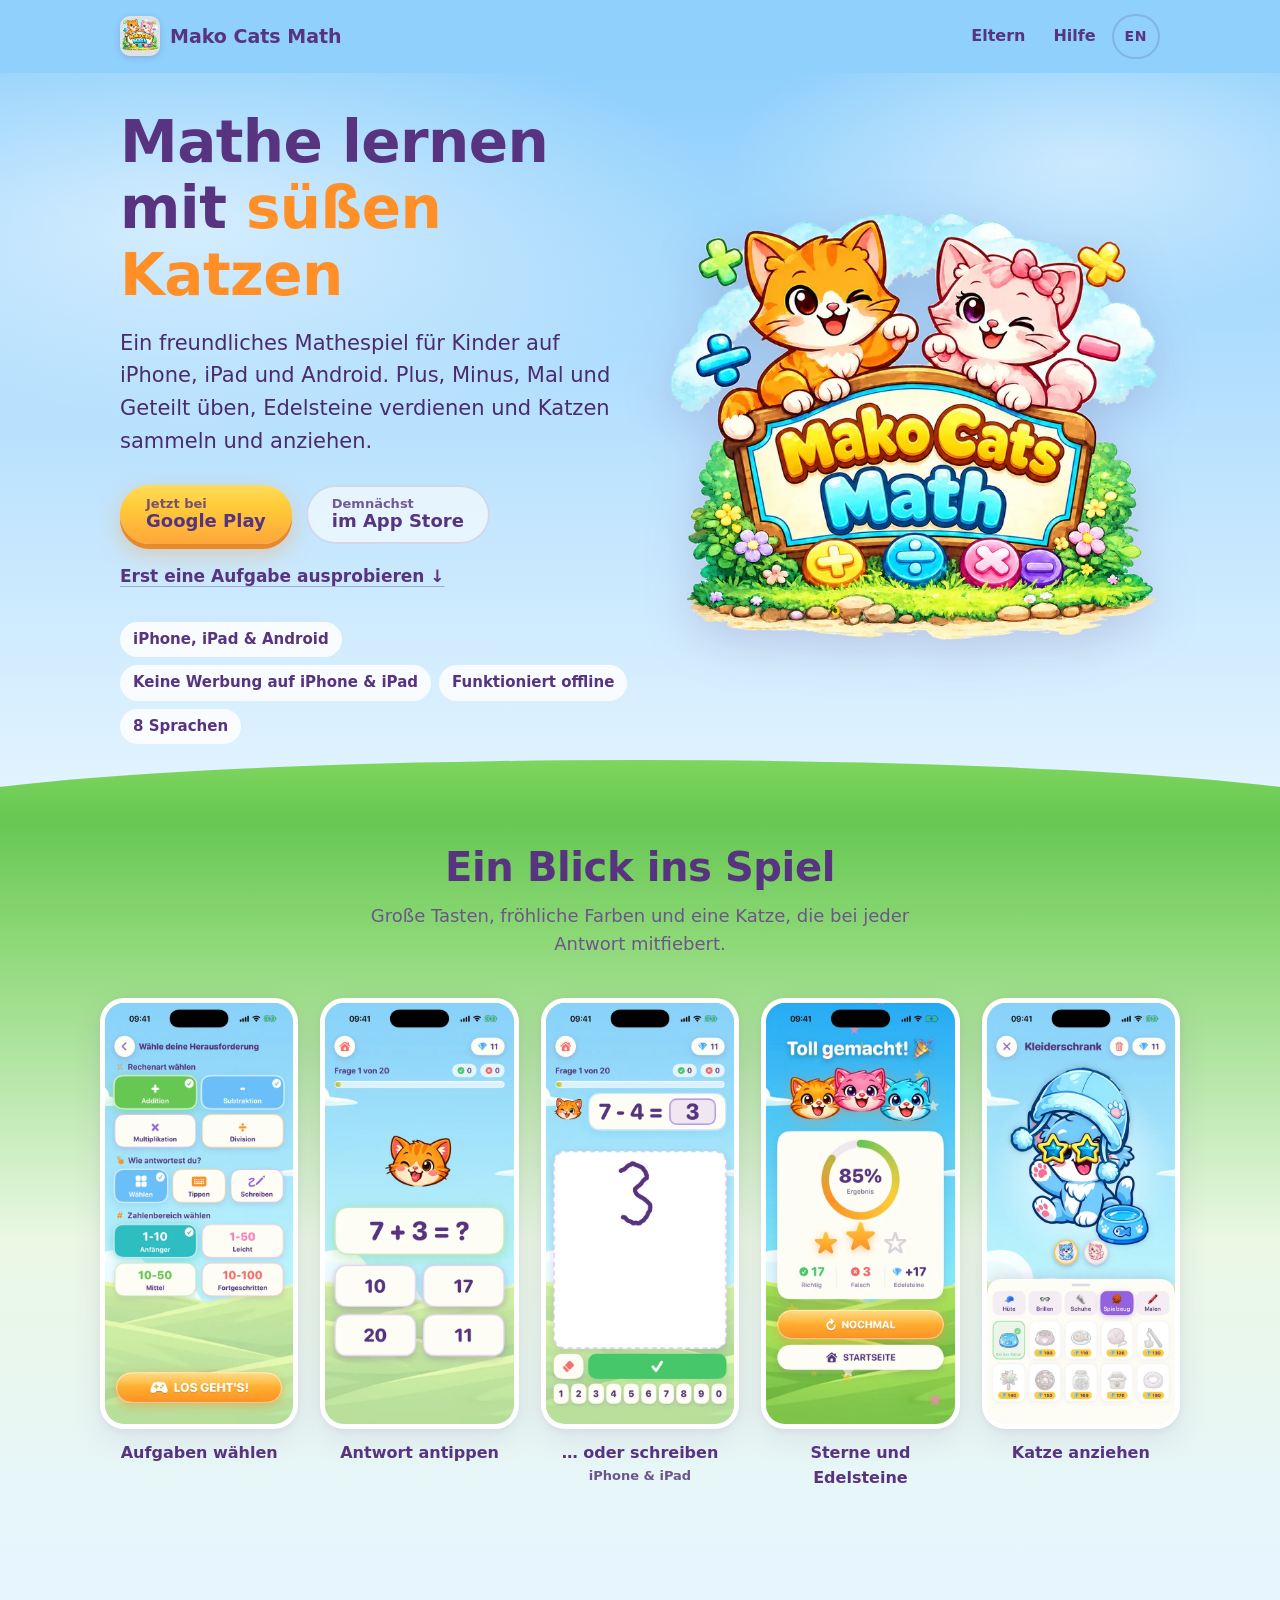
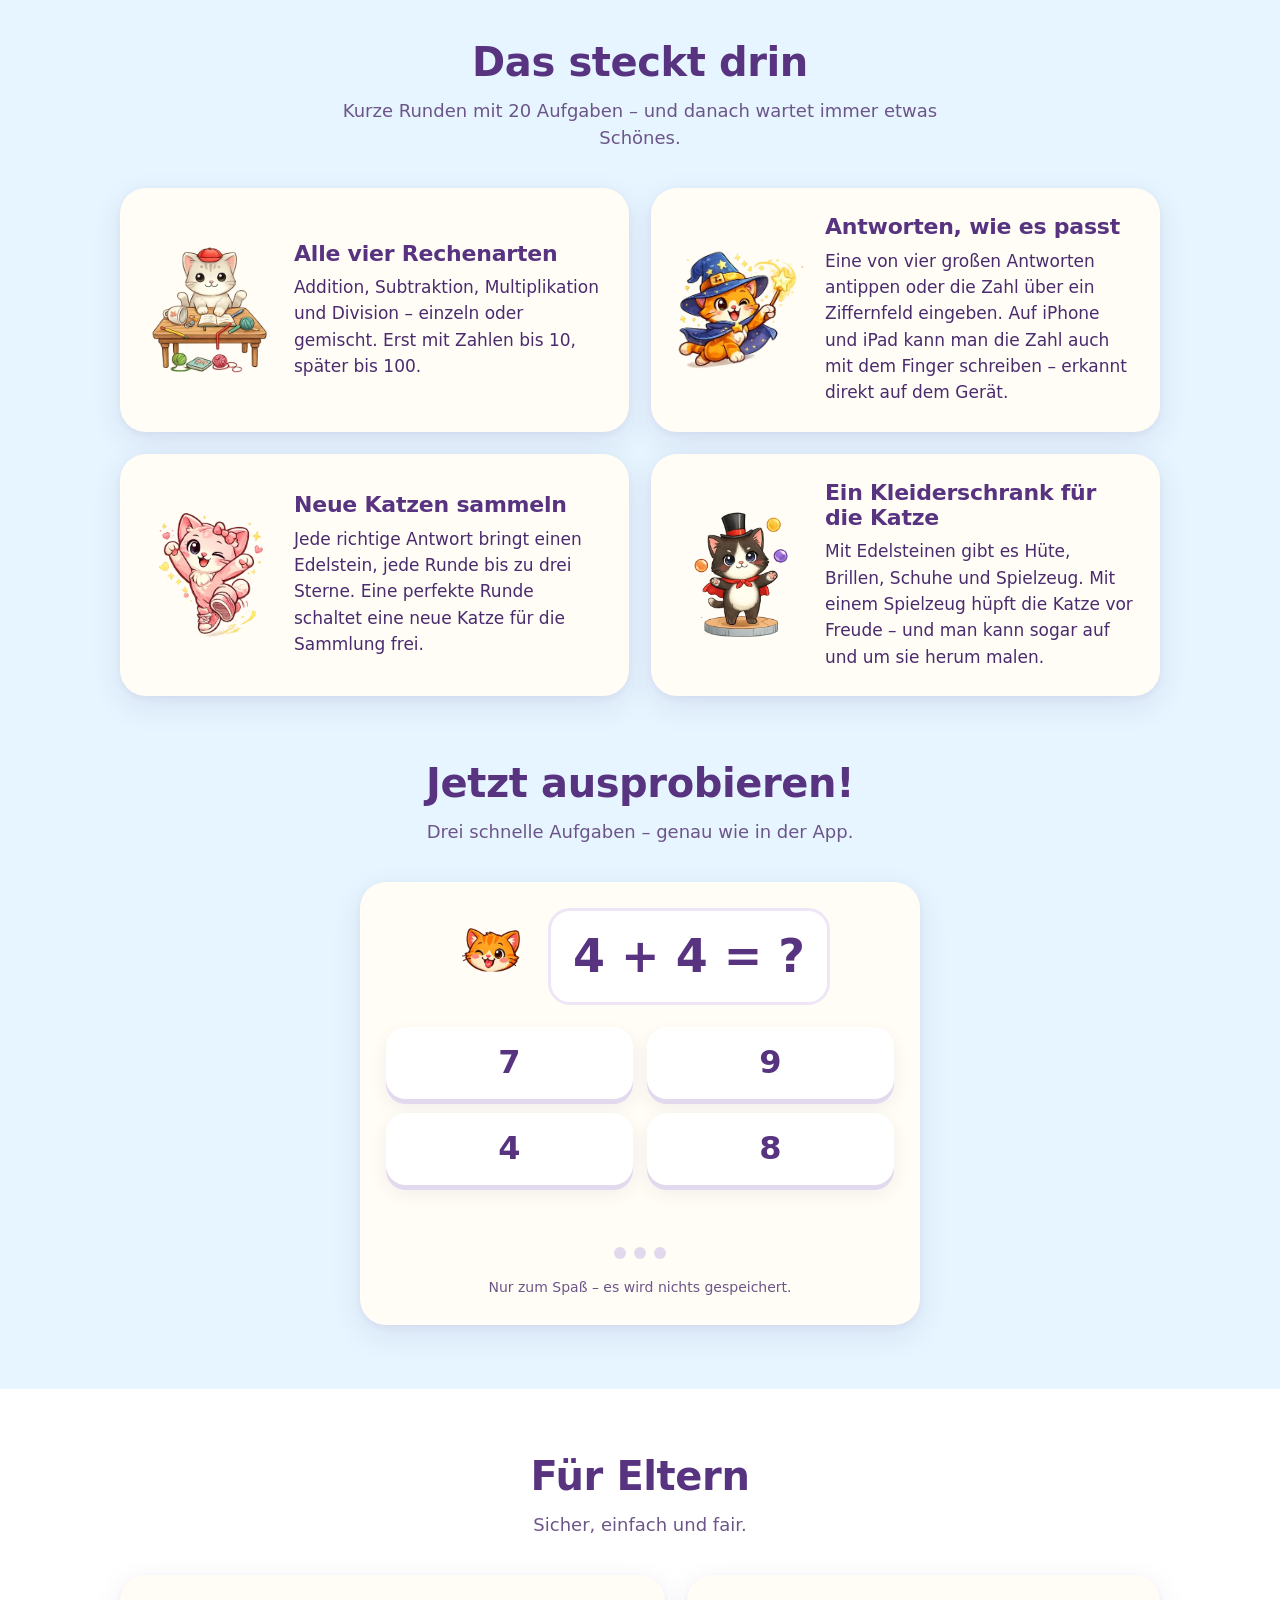
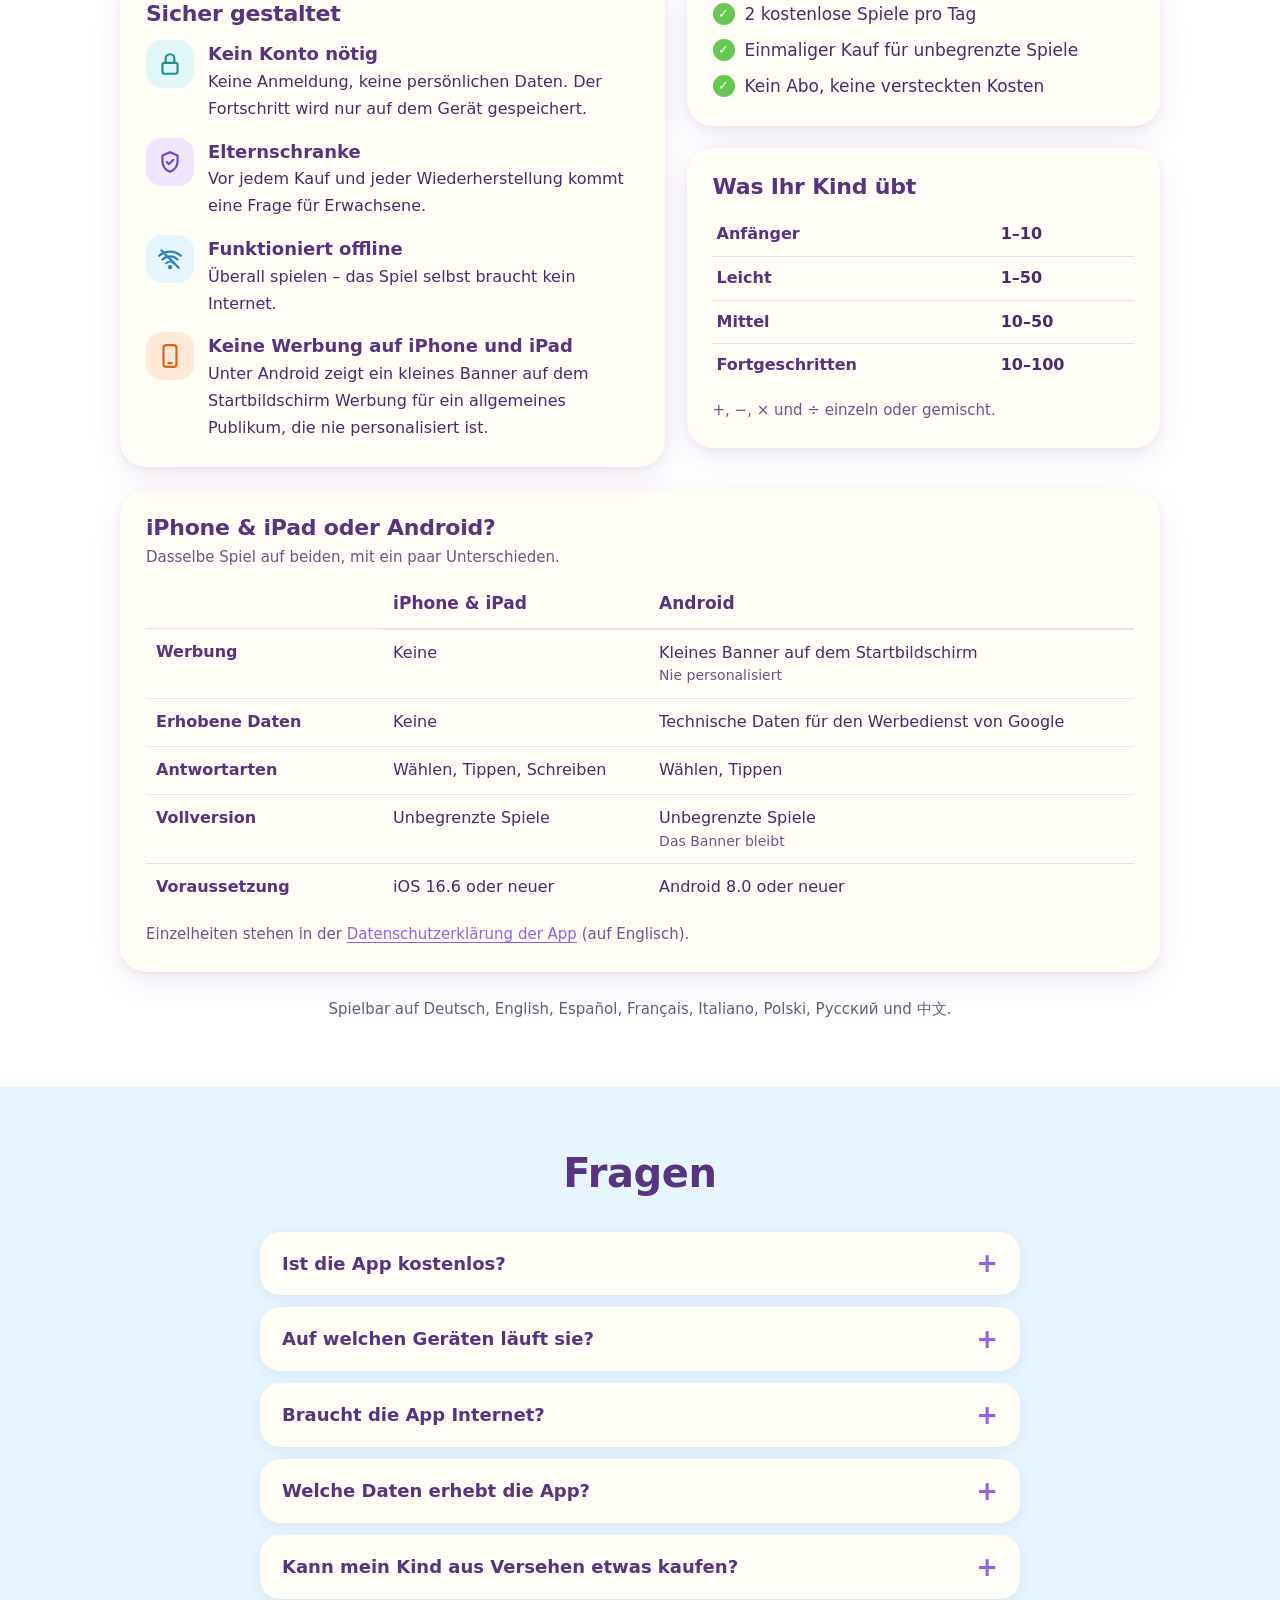
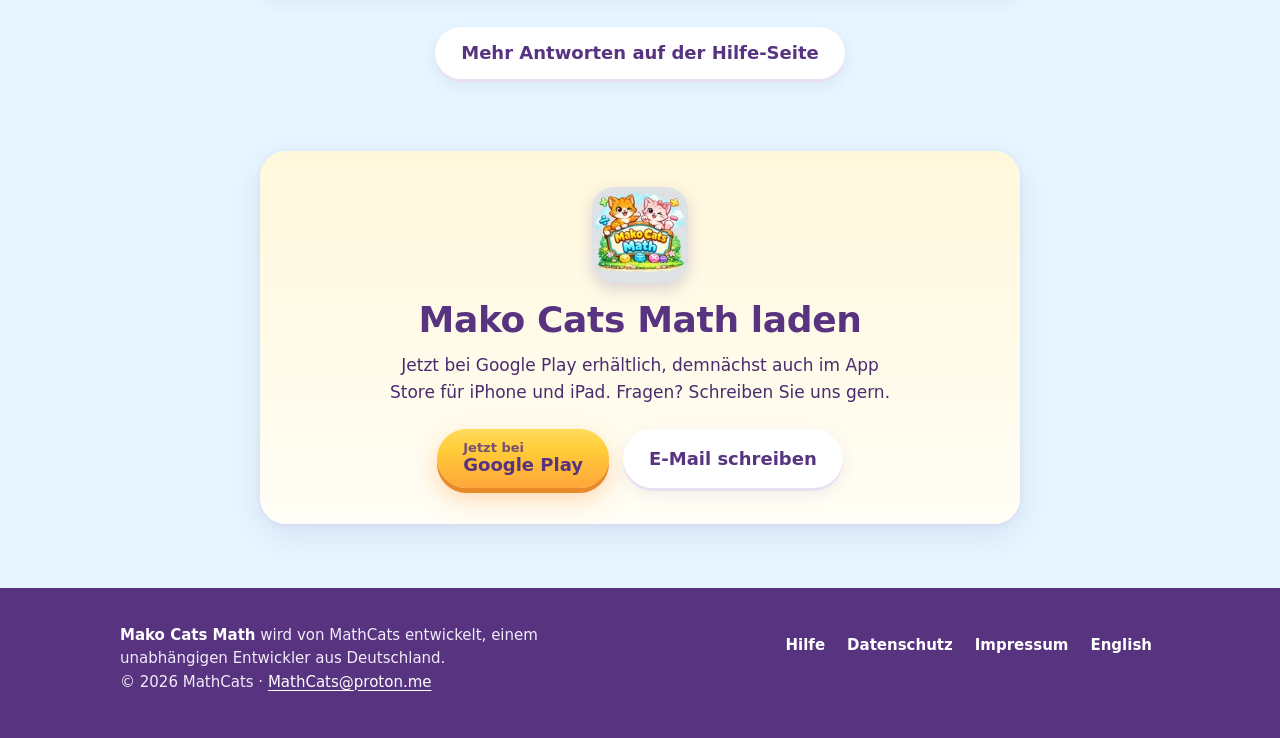
==== commit 623312ba: "Remove the "What it costs" heading (EN and DE) Co-Authored-By: Claude Opus 5.5 <noreply@anthropic.co" ====
--- a/de/index.html
+++ b/de/index.html
@@ -236,7 +236,6 @@
         </div>
         <div class="stack">
           <div class="card">
-            <h3>Was es kostet</h3>
             <!-- EDIT 10 – Preismodell. Hier nie einen Preis eintragen: die Stores zeigen ihn in der jeweiligen Währung. -->
             <ul class="ticks">
               <li>2 kostenlose Spiele pro Tag</li>
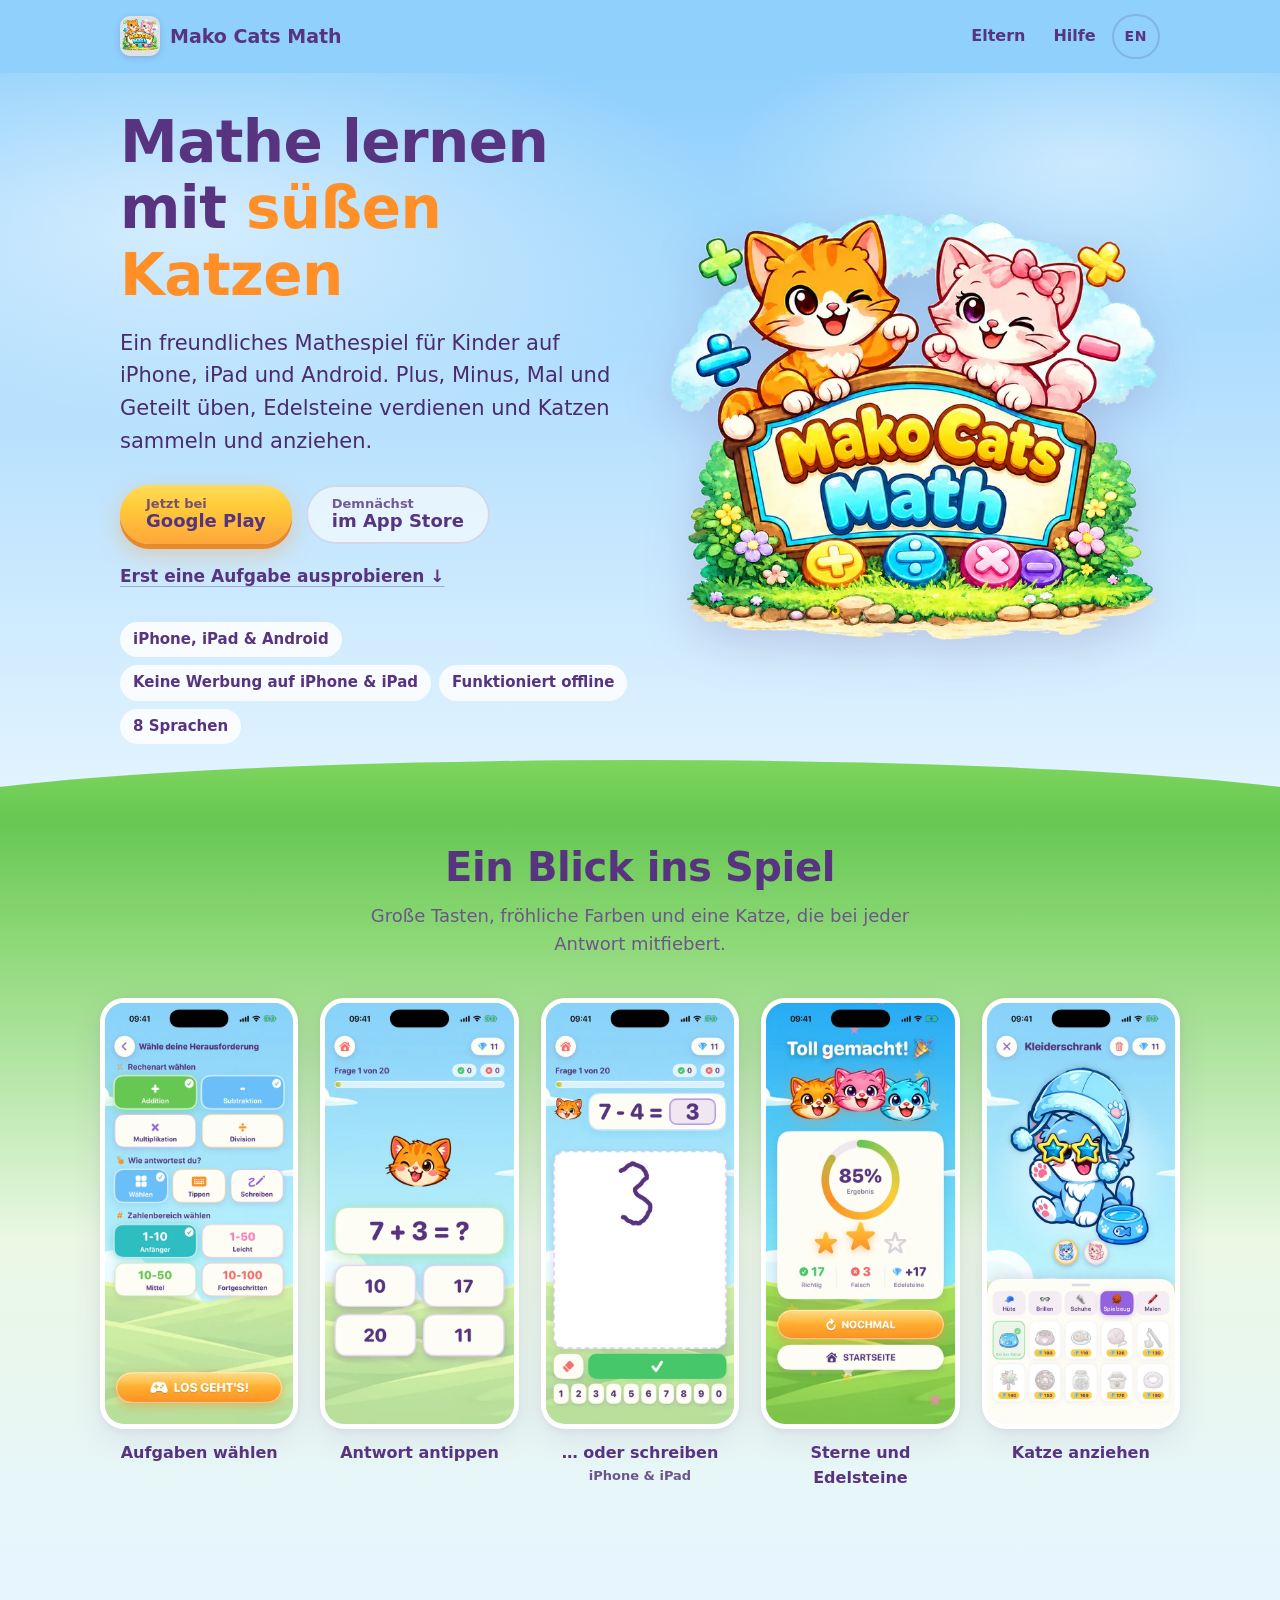
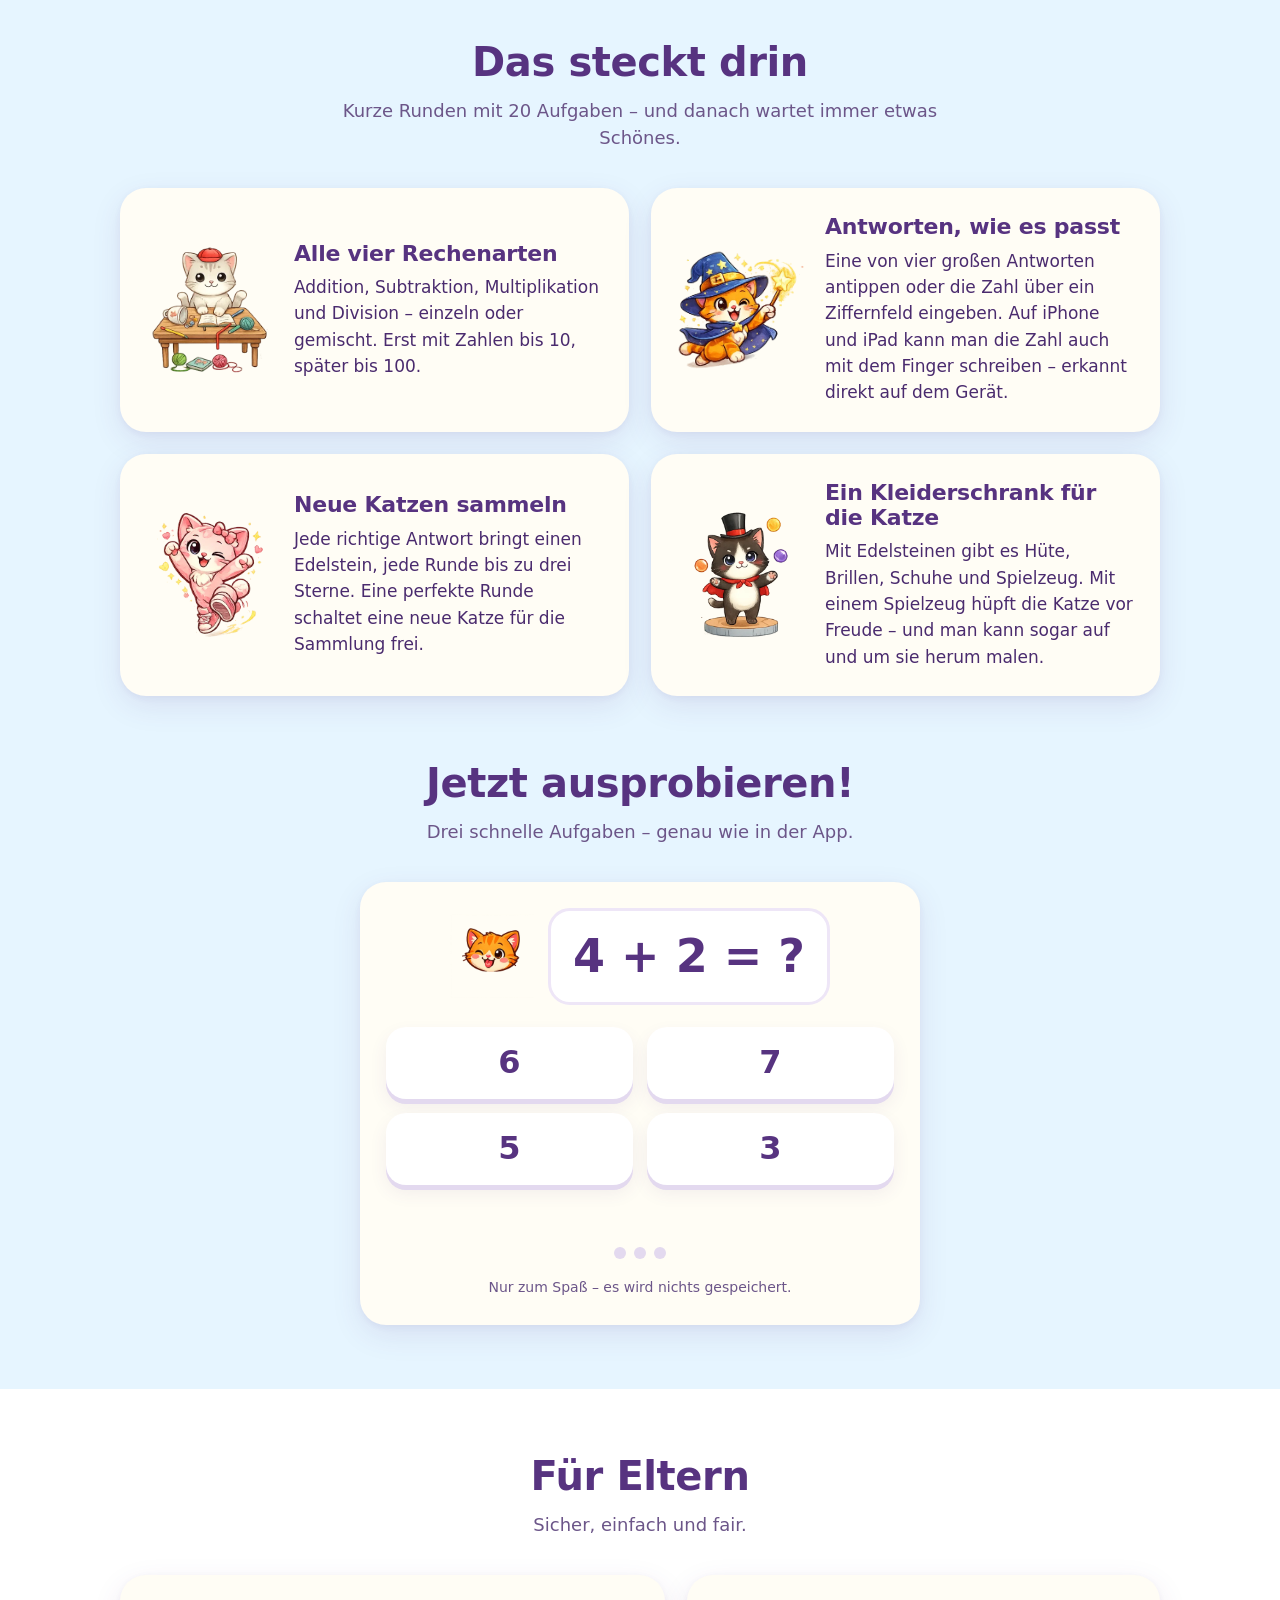
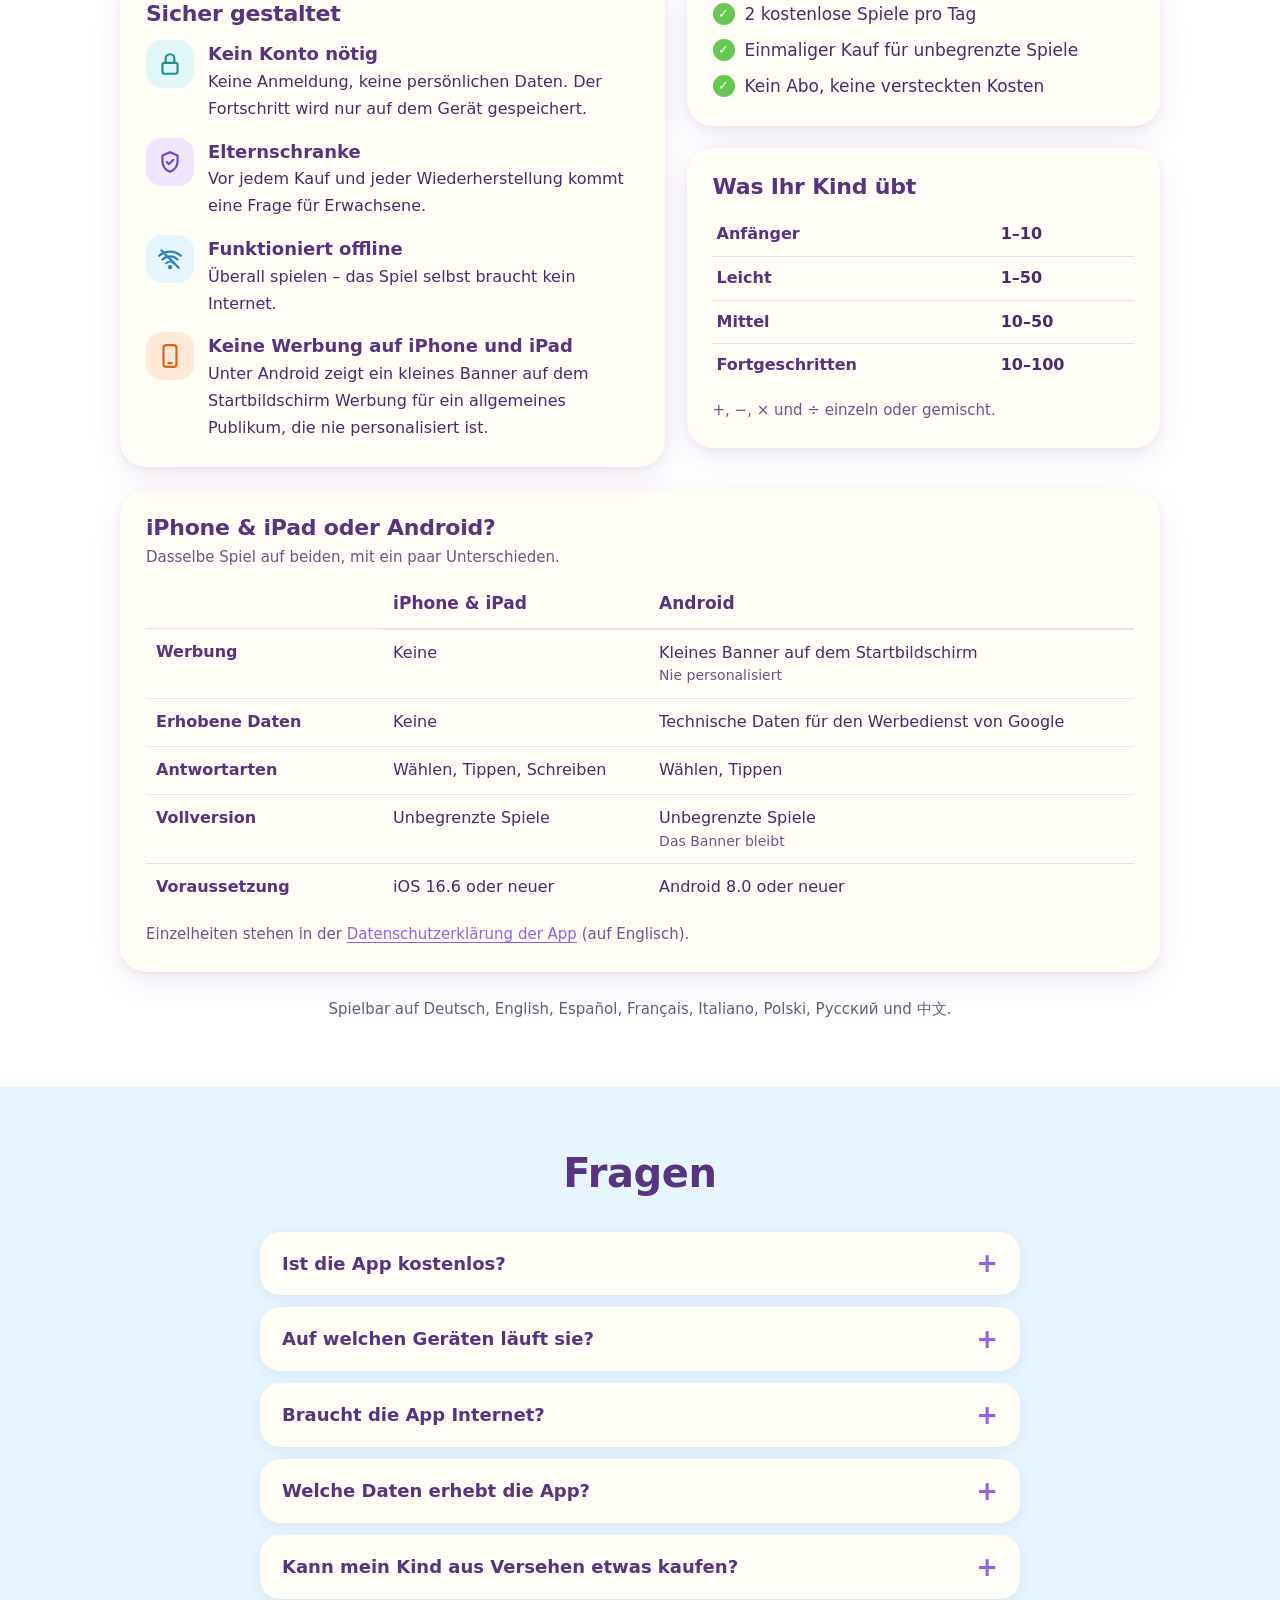
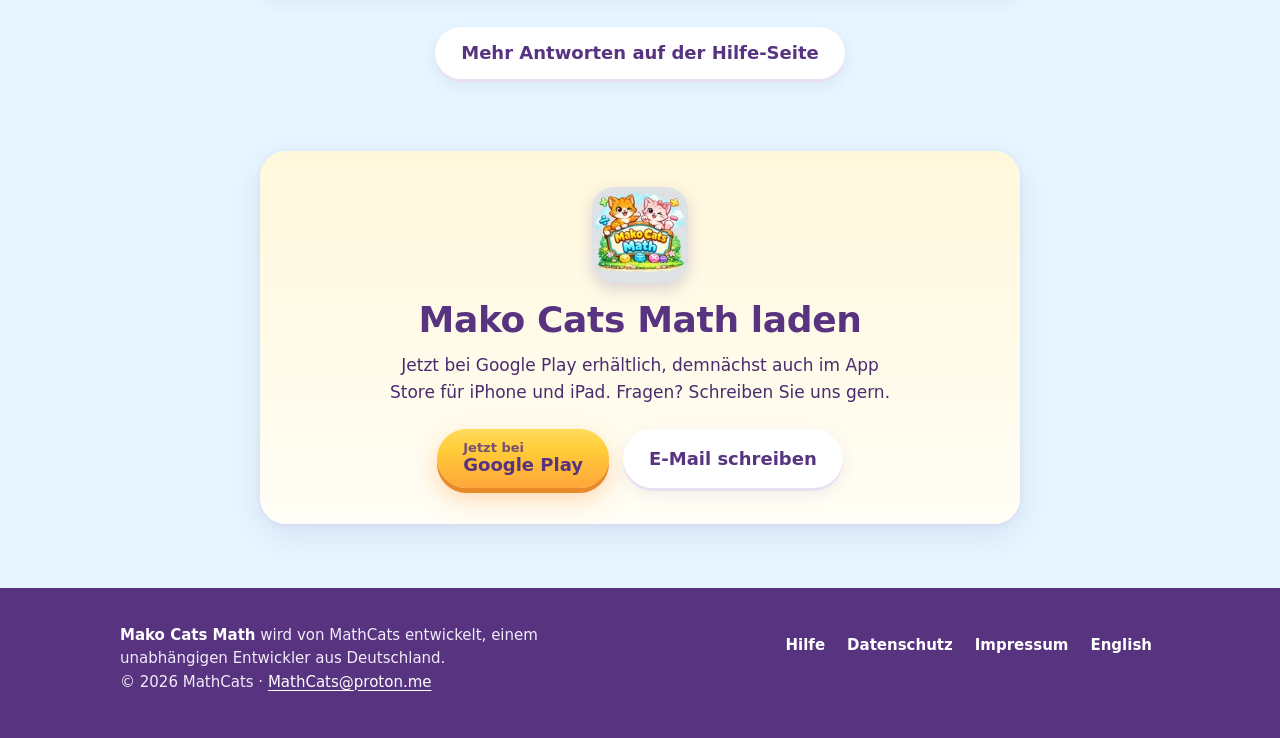
==== commit b24ac909: "Point link-preview tags, sitemap and robots.txt at the github.io address The site is live on GitHub " ====
--- a/de/index.html
+++ b/de/index.html
@@ -22,16 +22,16 @@
 <meta name="description" content="Ein freundliches Mathespiel für Kinder auf iPhone, iPad und Android. Plus, Minus, Mal und Geteilt üben, Edelsteine verdienen und Katzen sammeln.">
 <meta name="color-scheme" content="light">
 <meta name="theme-color" content="#8FD0FC">
-<link rel="canonical" href="https://makocatsmath.com/de/">
-<link rel="alternate" hreflang="en" href="https://makocatsmath.com/">
-<link rel="alternate" hreflang="de" href="https://makocatsmath.com/de/">
-<link rel="alternate" hreflang="x-default" href="https://makocatsmath.com/">
+<link rel="canonical" href="https://mathcatsmathcats.github.io/MakoCatsMath/de/">
+<link rel="alternate" hreflang="en" href="https://mathcatsmathcats.github.io/MakoCatsMath/">
+<link rel="alternate" hreflang="de" href="https://mathcatsmathcats.github.io/MakoCatsMath/de/">
+<link rel="alternate" hreflang="x-default" href="https://mathcatsmathcats.github.io/MakoCatsMath/">
 <meta property="og:type" content="website">
 <meta property="og:site_name" content="Mako Cats Math">
 <meta property="og:title" content="Mako Cats Math – Mathe lernen mit süßen Katzen">
 <meta property="og:description" content="Ein freundliches Mathespiel für Kinder auf iPhone, iPad und Android.">
-<meta property="og:url" content="https://makocatsmath.com/de/">
-<meta property="og:image" content="https://makocatsmath.com/og-image.jpg">
+<meta property="og:url" content="https://mathcatsmathcats.github.io/MakoCatsMath/de/">
+<meta property="og:image" content="https://mathcatsmathcats.github.io/MakoCatsMath/og-image.jpg">
 <meta property="og:image:width" content="1200">
 <meta property="og:image:height" content="630">
 <meta property="og:image:alt" content="Zwei Comic-Katzen auf einem Schild mit der Aufschrift Mako Cats Math">
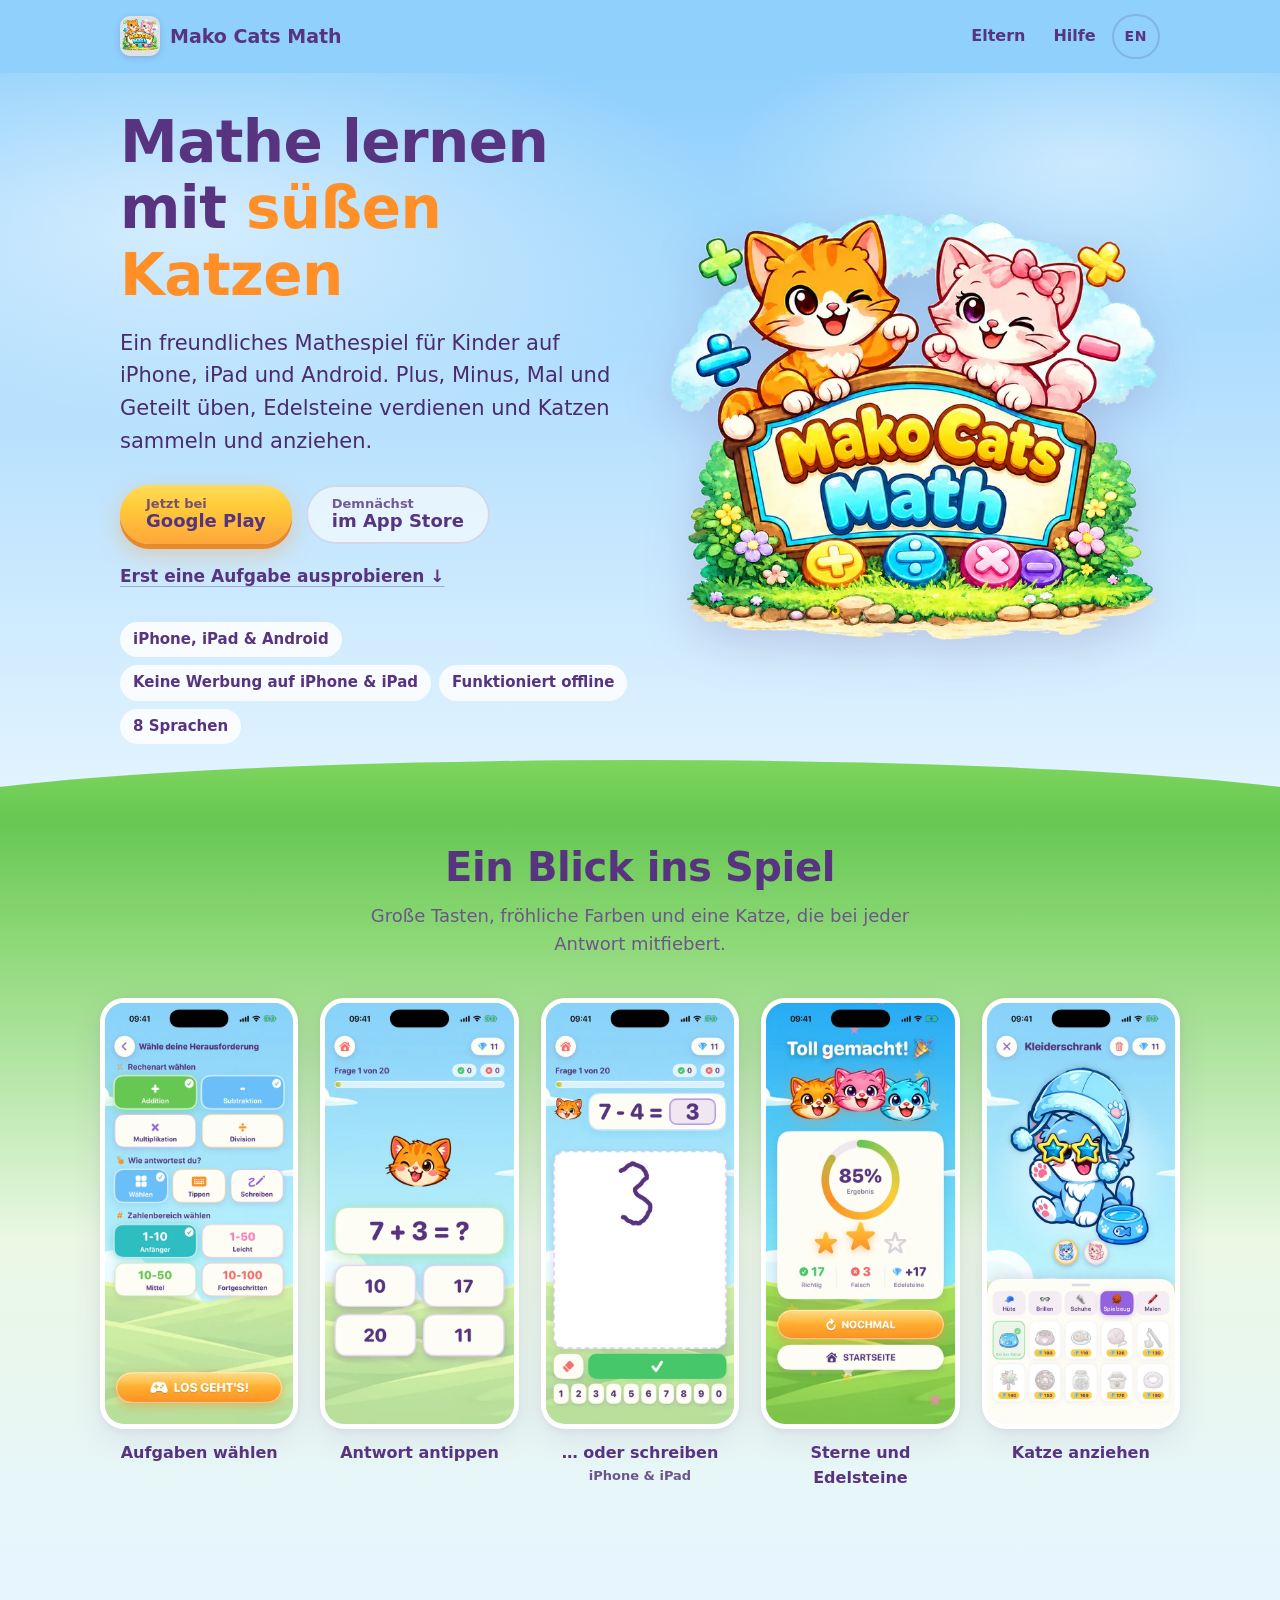
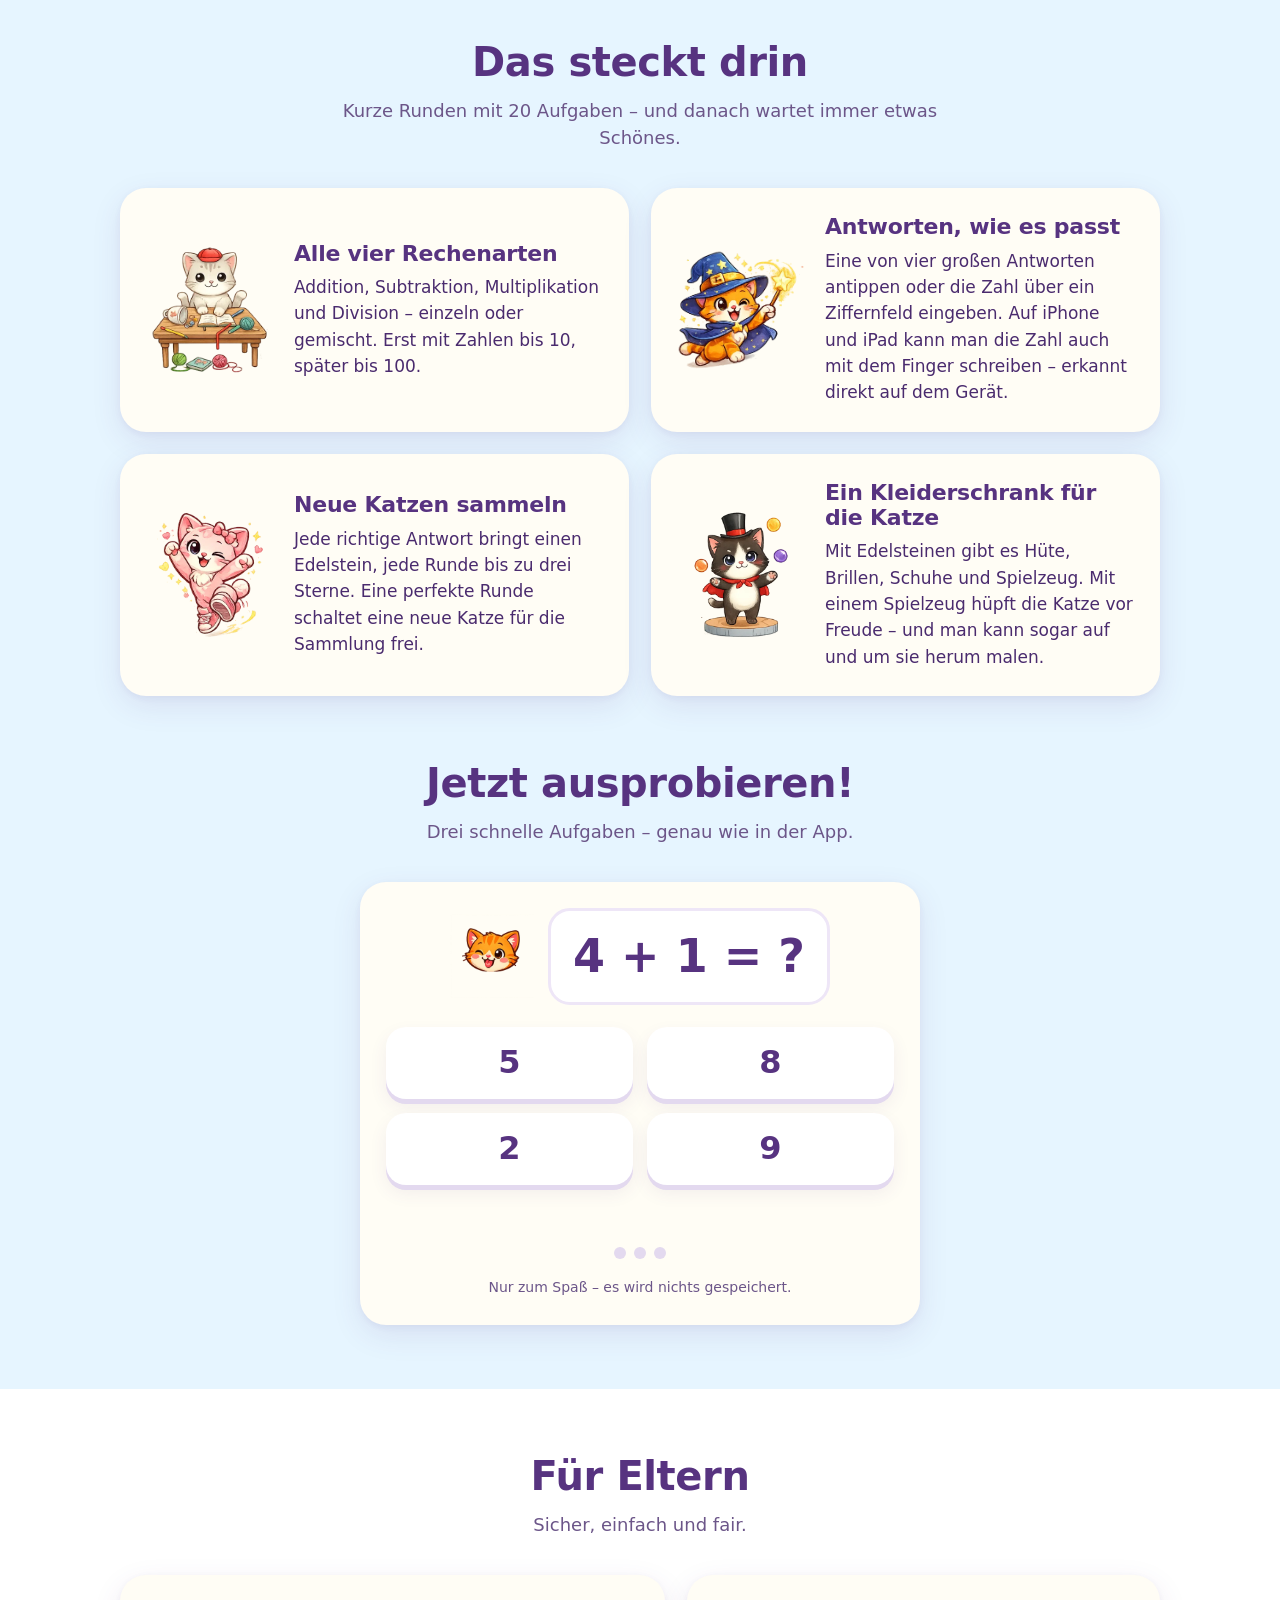
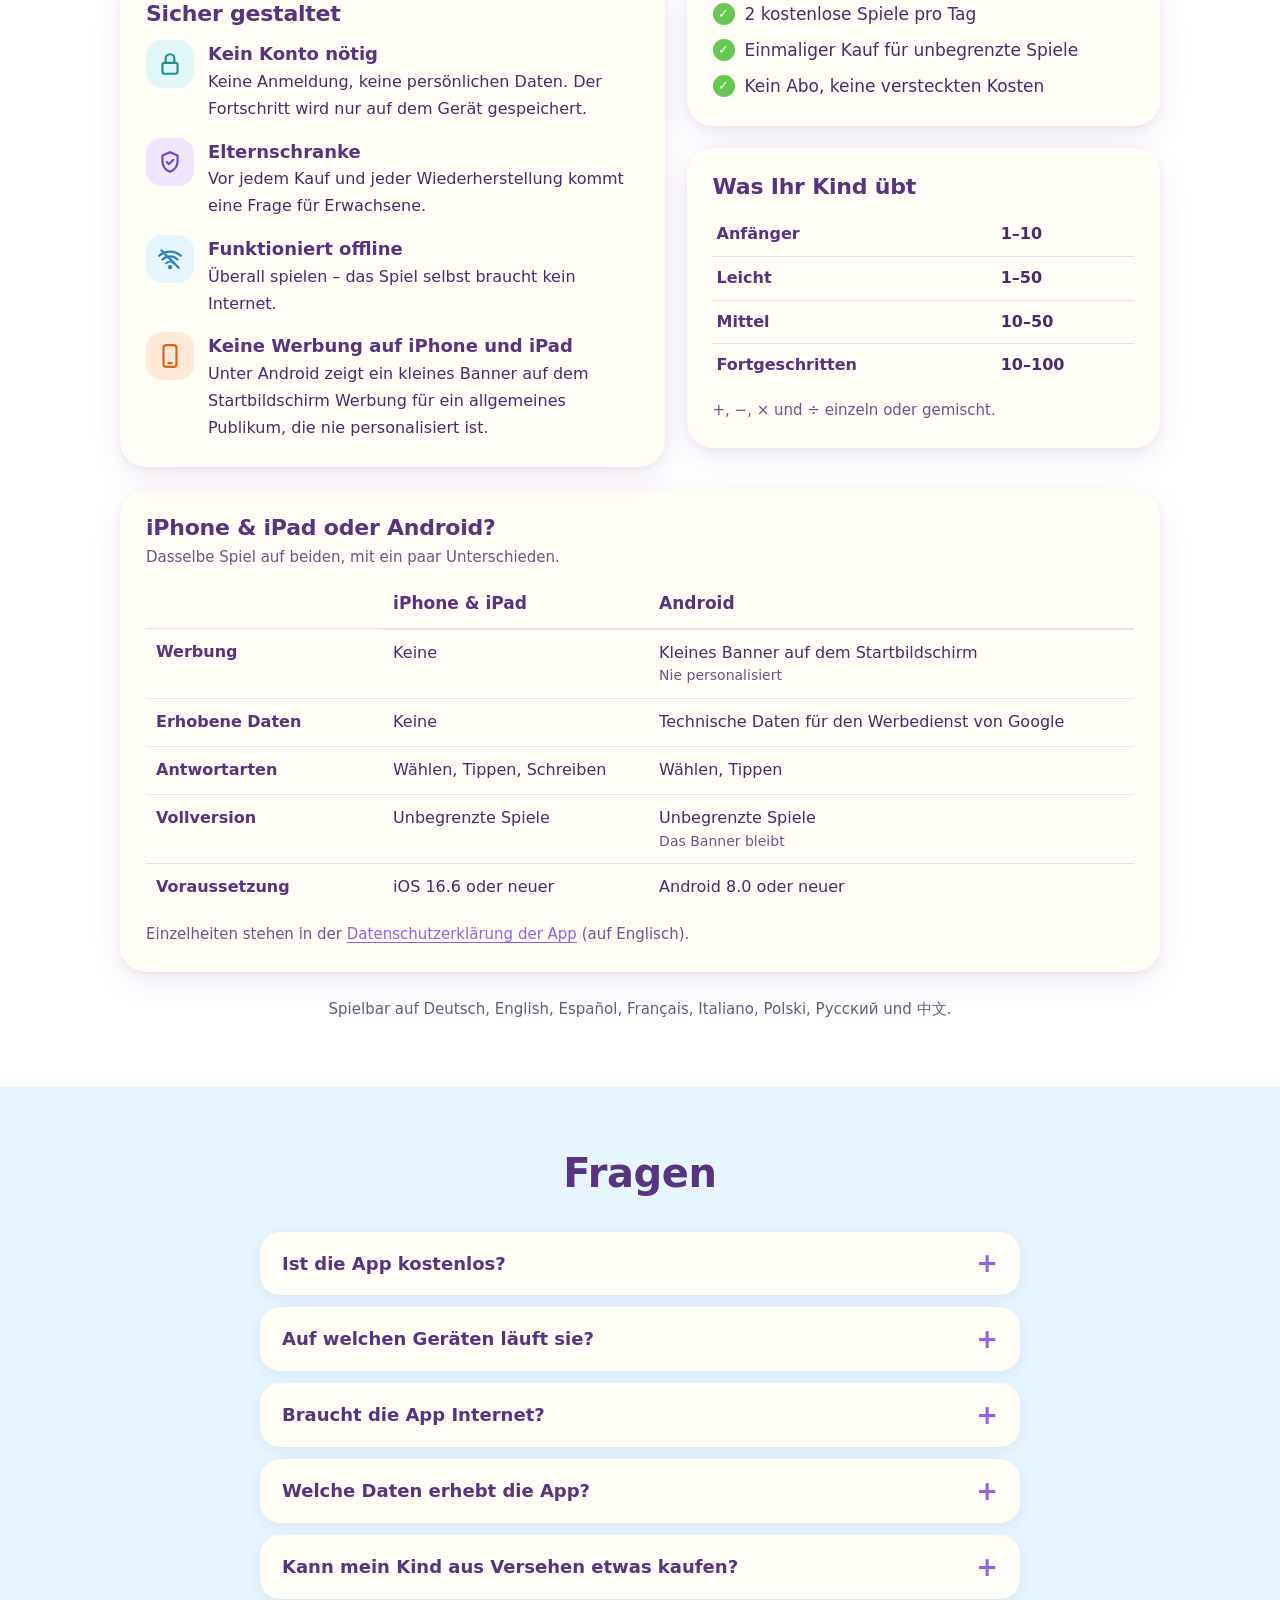
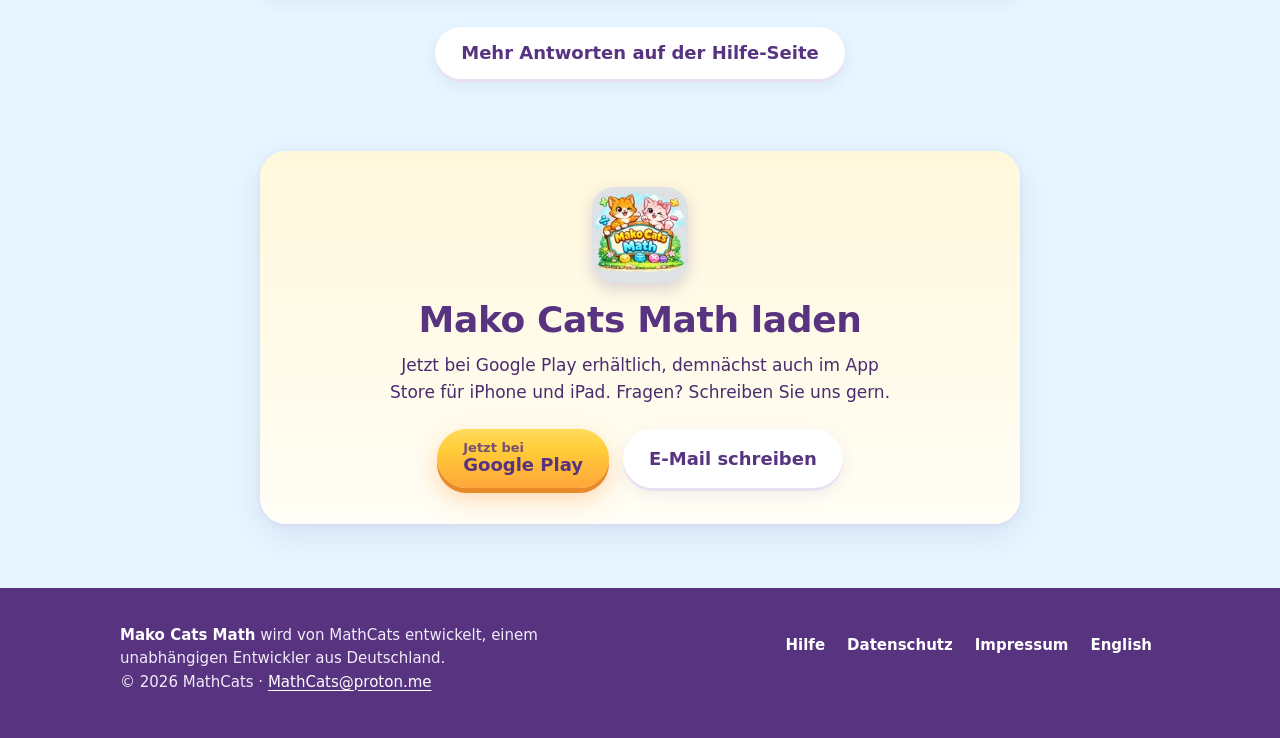
==== commit 7bbae133: "Move the site address to makohippo.com The custom domain sits on the root MathCatsMathCats.github.io" ====
--- a/de/index.html
+++ b/de/index.html
@@ -22,16 +22,16 @@
 <meta name="description" content="Ein freundliches Mathespiel für Kinder auf iPhone, iPad und Android. Plus, Minus, Mal und Geteilt üben, Edelsteine verdienen und Katzen sammeln.">
 <meta name="color-scheme" content="light">
 <meta name="theme-color" content="#8FD0FC">
-<link rel="canonical" href="https://mathcatsmathcats.github.io/MakoCatsMath/de/">
-<link rel="alternate" hreflang="en" href="https://mathcatsmathcats.github.io/MakoCatsMath/">
-<link rel="alternate" hreflang="de" href="https://mathcatsmathcats.github.io/MakoCatsMath/de/">
-<link rel="alternate" hreflang="x-default" href="https://mathcatsmathcats.github.io/MakoCatsMath/">
+<link rel="canonical" href="https://makohippo.com/MakoCatsMath/de/">
+<link rel="alternate" hreflang="en" href="https://makohippo.com/MakoCatsMath/">
+<link rel="alternate" hreflang="de" href="https://makohippo.com/MakoCatsMath/de/">
+<link rel="alternate" hreflang="x-default" href="https://makohippo.com/MakoCatsMath/">
 <meta property="og:type" content="website">
 <meta property="og:site_name" content="Mako Cats Math">
 <meta property="og:title" content="Mako Cats Math – Mathe lernen mit süßen Katzen">
 <meta property="og:description" content="Ein freundliches Mathespiel für Kinder auf iPhone, iPad und Android.">
-<meta property="og:url" content="https://mathcatsmathcats.github.io/MakoCatsMath/de/">
-<meta property="og:image" content="https://mathcatsmathcats.github.io/MakoCatsMath/og-image.jpg">
+<meta property="og:url" content="https://makohippo.com/MakoCatsMath/de/">
+<meta property="og:image" content="https://makohippo.com/MakoCatsMath/og-image.jpg">
 <meta property="og:image:width" content="1200">
 <meta property="og:image:height" content="630">
 <meta property="og:image:alt" content="Zwei Comic-Katzen auf einem Schild mit der Aufschrift Mako Cats Math">
@@ -274,7 +274,7 @@
             <tr><th scope="row">Voraussetzung</th><td>iOS 16.6 oder neuer</td><td>Android 8.0 oder neuer</td></tr>
           </tbody>
         </table>
-        <p class="small">Einzelheiten stehen in der <a href="https://mathcatsmathcats.github.io/MakoCatsMath-privacy/privacy-policy.html" hreflang="en">Datenschutzerklärung der App</a> (auf Englisch).</p>
+        <p class="small">Einzelheiten stehen in der <a href="https://makohippo.com/MakoCatsMath-privacy/privacy-policy.html" hreflang="en">Datenschutzerklärung der App</a> (auf Englisch).</p>
       </div>
       <p class="small" style="text-align: center; margin-top: 26px;">Spielbar auf Deutsch, English, Español, Français, Italiano, Polski, Русский und 中文.</p>
     </div>
@@ -302,7 +302,7 @@
         </details>
         <details>
           <summary>Welche Daten erhebt die App?</summary>
-          <div class="ans"><p>Auf iPhone und iPad keine. Es gibt kein Konto, und der Fortschritt bleibt auf dem Gerät. Unter Android erhält der Werbedienst von Google technische Daten wie die IP-Adresse, um Werbung anzuzeigen, die nie personalisiert ist. Mehr dazu in der <a href="https://mathcatsmathcats.github.io/MakoCatsMath-privacy/privacy-policy.html" hreflang="en">Datenschutzerklärung der App</a> (auf Englisch).</p></div>
+          <div class="ans"><p>Auf iPhone und iPad keine. Es gibt kein Konto, und der Fortschritt bleibt auf dem Gerät. Unter Android erhält der Werbedienst von Google technische Daten wie die IP-Adresse, um Werbung anzuzeigen, die nie personalisiert ist. Mehr dazu in der <a href="https://makohippo.com/MakoCatsMath-privacy/privacy-policy.html" hreflang="en">Datenschutzerklärung der App</a> (auf Englisch).</p></div>
         </details>
         <details>
           <summary>Kann mein Kind aus Versehen etwas kaufen?</summary>
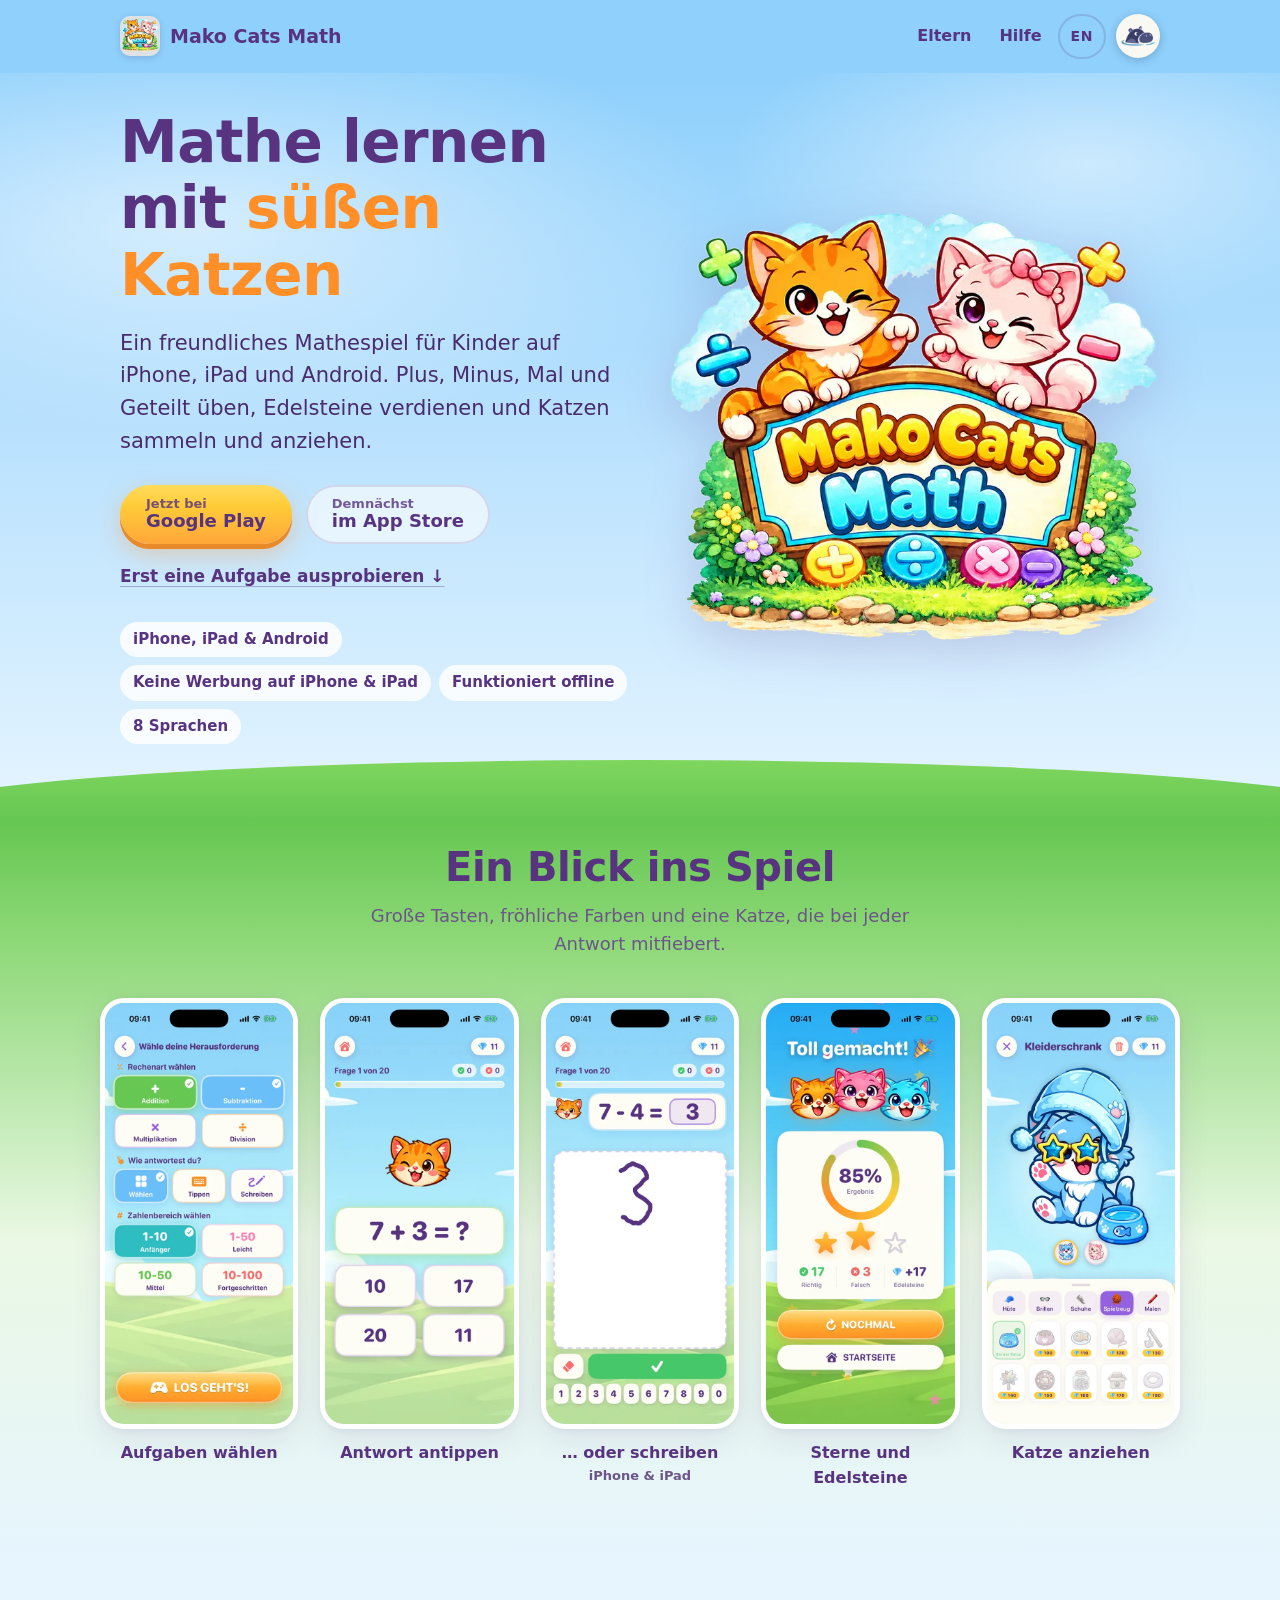
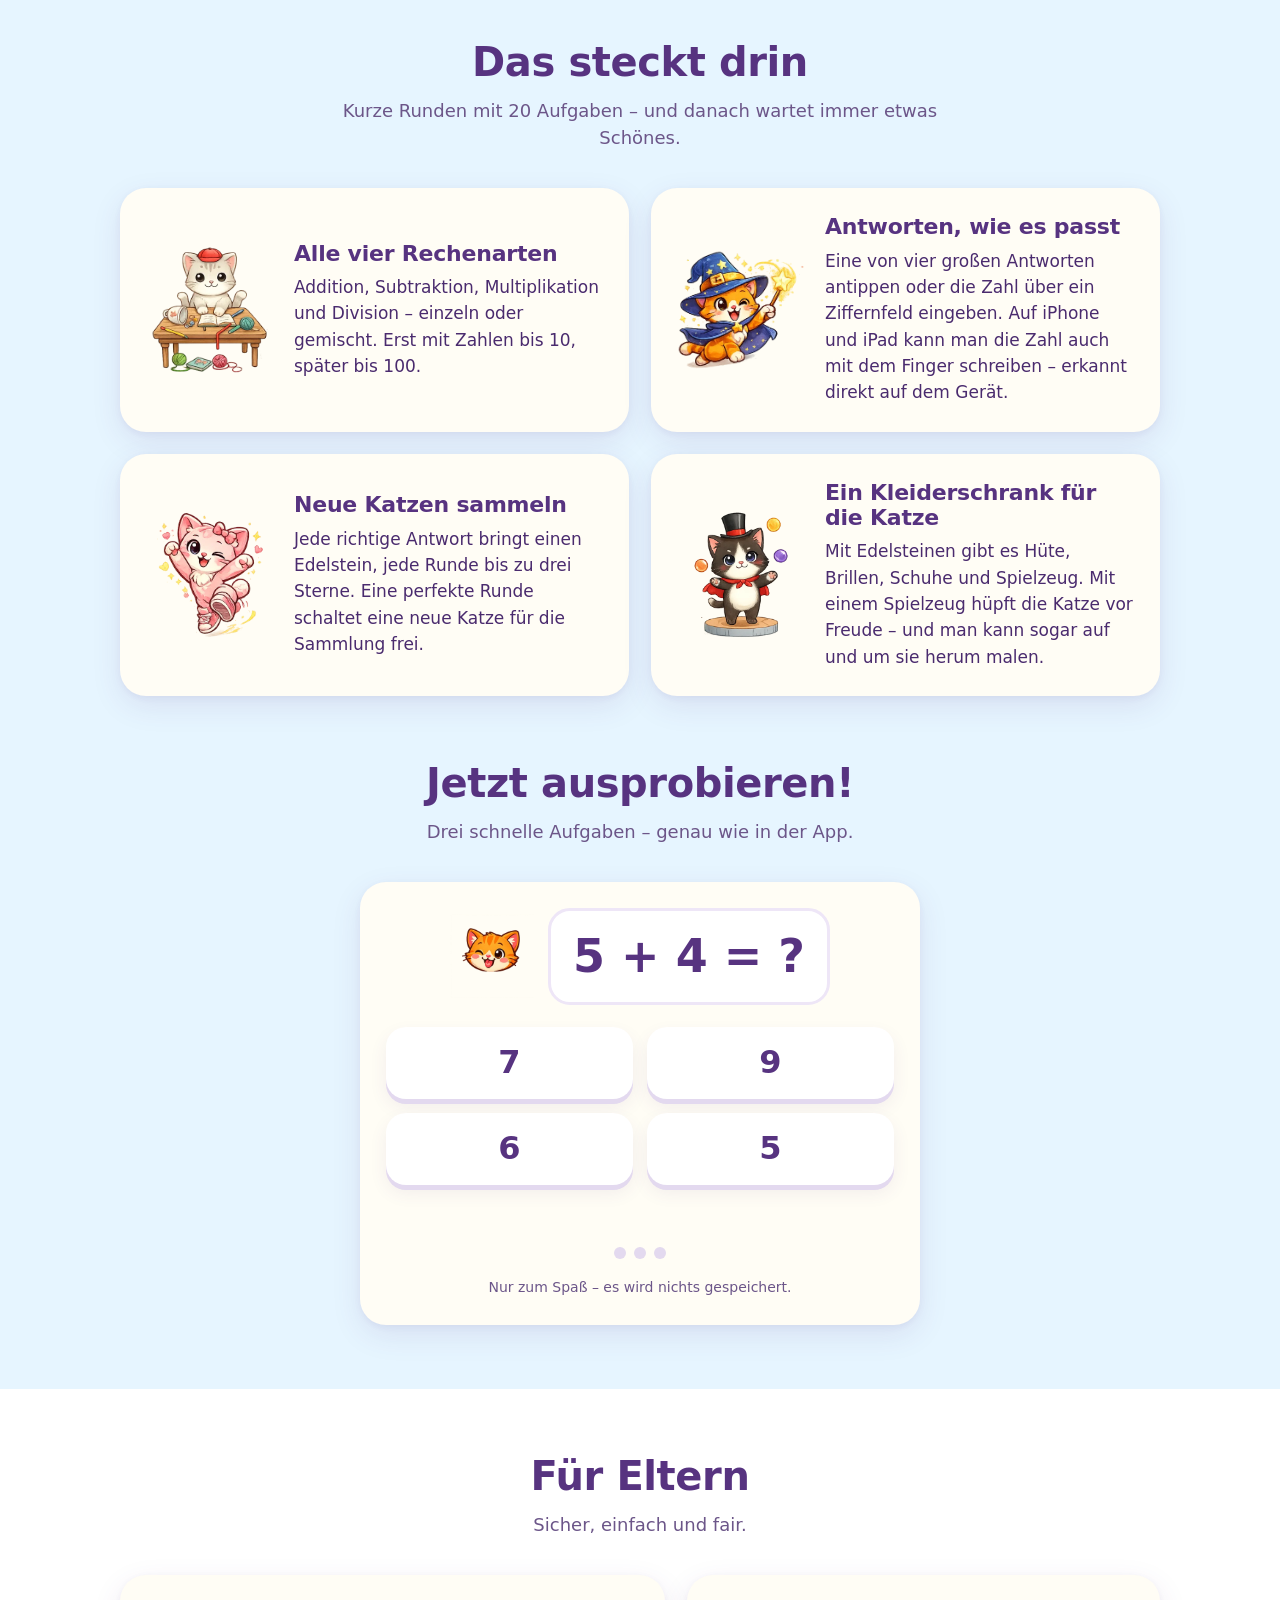
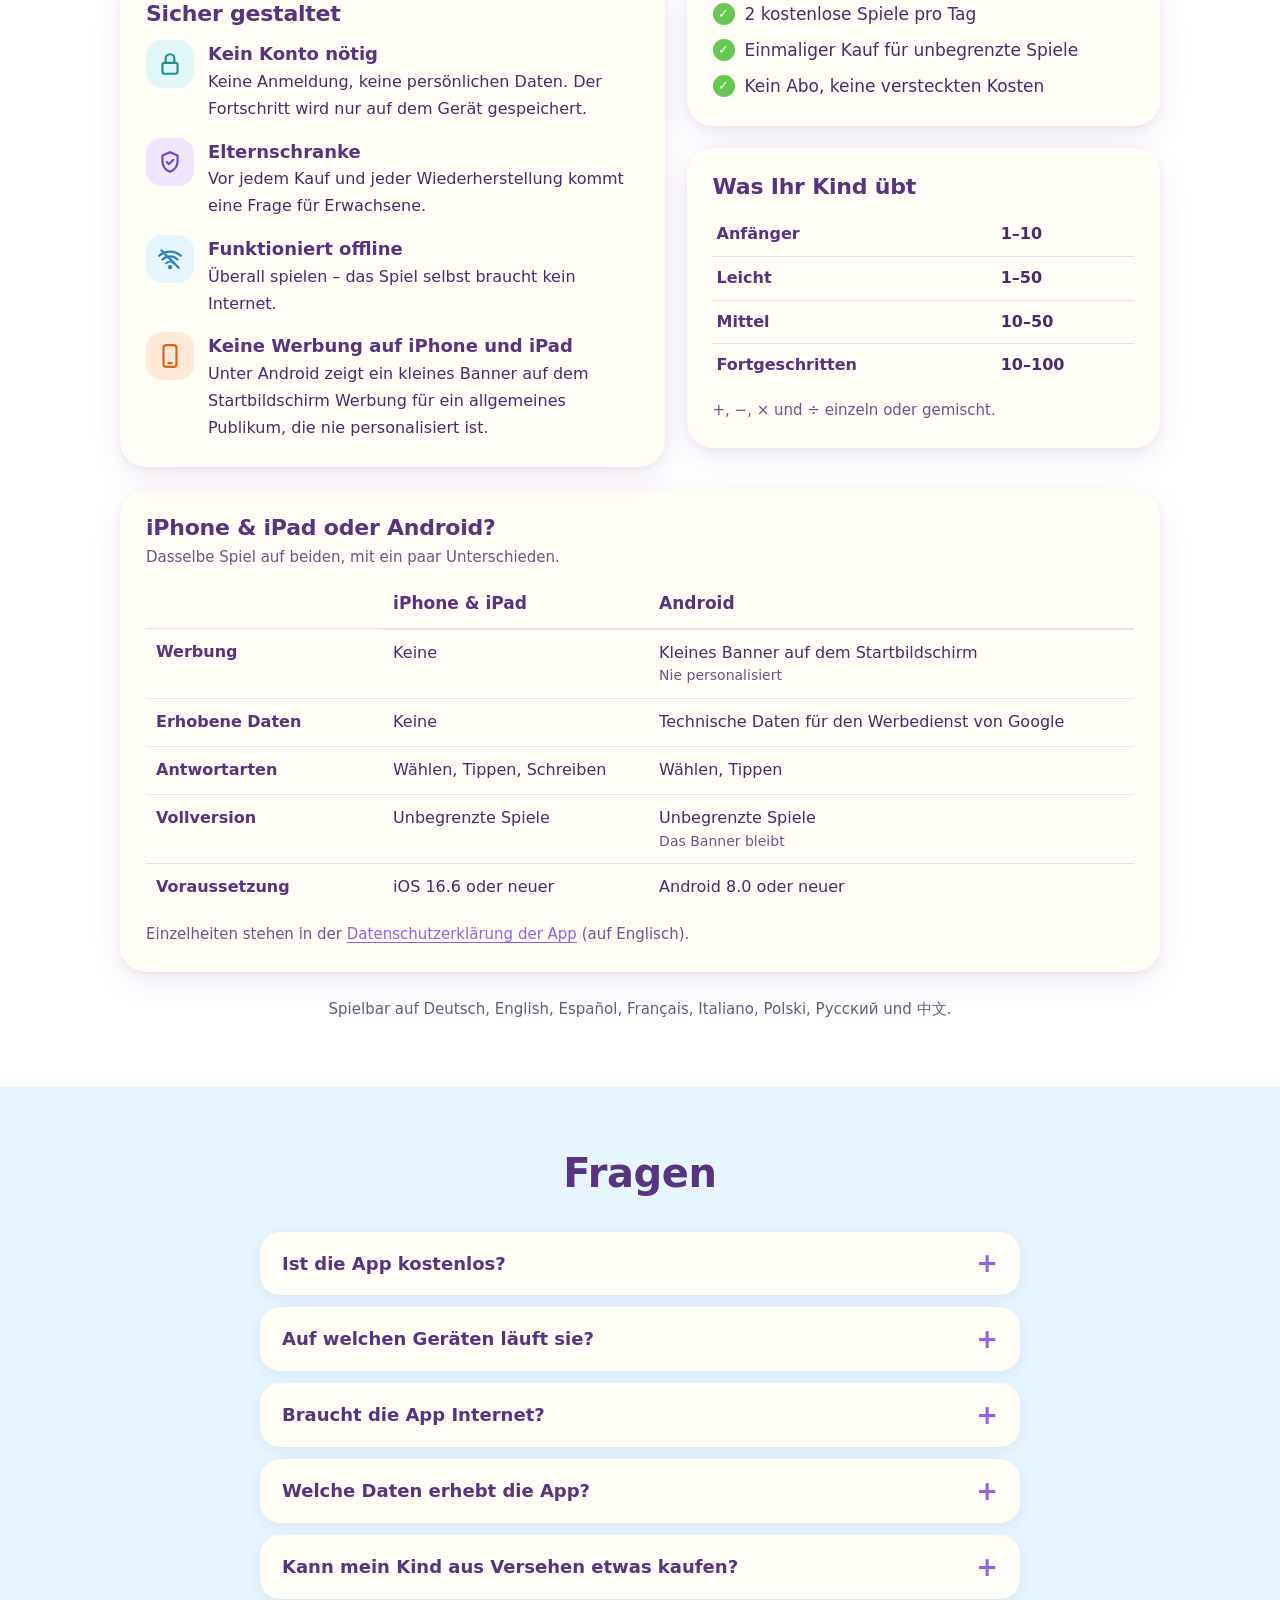
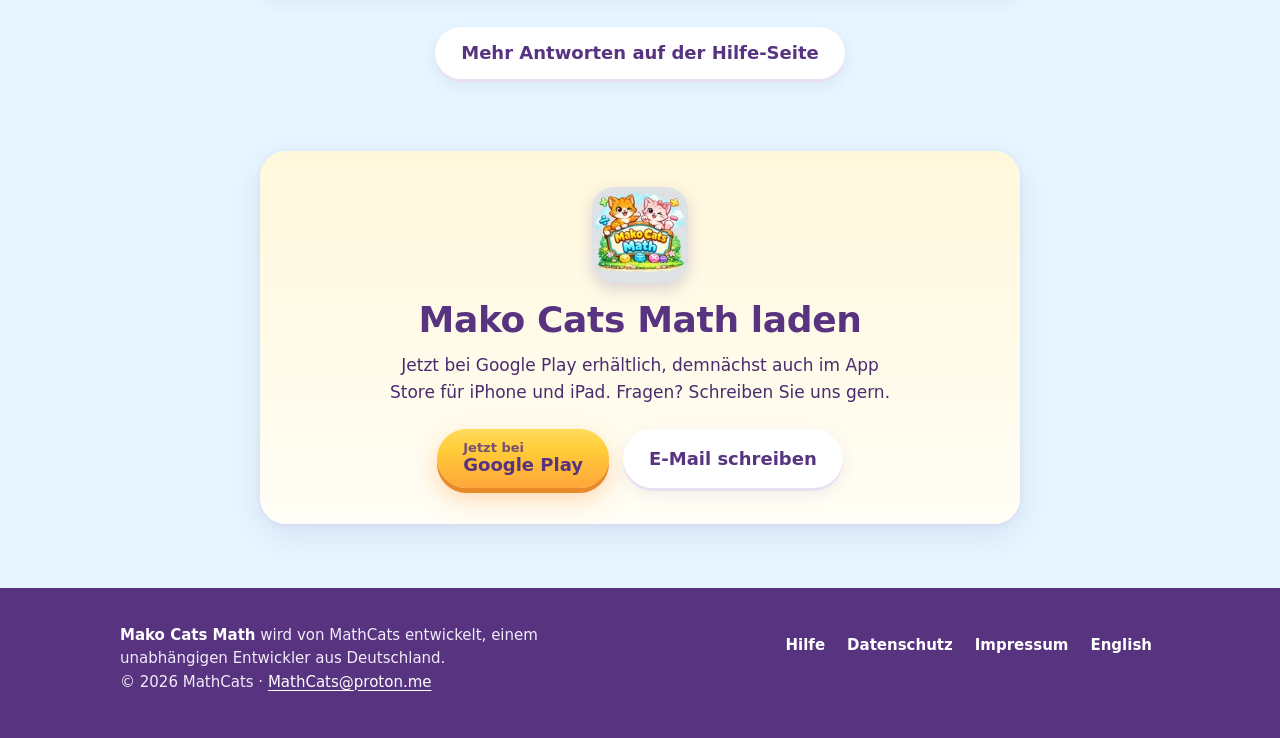
==== commit 4f21cb41: "Name only in the one Impressum; hippo badge back to makohippo.com - Impressum links go to https://ma" ====
--- a/de/index.html
+++ b/de/index.html
@@ -59,6 +59,7 @@
       <a class="hide-sm" href="#eltern">Eltern</a>
       <a href="support/">Hilfe</a>
       <a class="lang" href="../" hreflang="en" lang="en" aria-label="English">EN</a>
+      <a class="studio" href="https://makohippo.com/" aria-label="makohippo – alle Spiele" title="makohippo – alle Spiele"><img src="../assets/img/makohippo-hippo.webp" width="48" height="48" alt=""></a>
     </nav>
   </div>
 </header>
@@ -338,7 +339,7 @@
       <ul>
         <li><a href="support/">Hilfe</a></li>
         <li><a href="datenschutz/">Datenschutz</a></li>
-        <li><a href="../impressum/">Impressum</a></li>
+        <li><a href="https://makohippo.com/impressum/">Impressum</a></li>
         <li><a href="../" hreflang="en" lang="en">English</a></li>
       </ul>
     </nav>
--- a/assets/site.css
+++ b/assets/site.css
@@ -301,3 +301,10 @@
   .plat th, .plat td { padding: 10px 5px; }
   .plat tbody th { width: 28%; }
 }
+
+/* makohippo badge in the header: back to all games on makohippo.com */
+.nav a.studio { padding: 0; width: 44px; height: 44px; min-height: 44px; margin-left: 6px; display: inline-flex; align-items: center; justify-content: center;
+  border: 0; border-radius: 50%; background: #FAF8F3; box-shadow: 0 2px 8px rgba(31, 45, 74, .25); transition: transform .2s; }
+.nav a.studio:hover { background: #FAF8F3; transform: scale(1.08) rotate(-5deg); }
+.nav a.studio img { width: 34px; height: 34px; display: block; }
+@media (prefers-reduced-motion: reduce) { .nav a.studio { transition: none; } .nav a.studio:hover { transform: none; } }
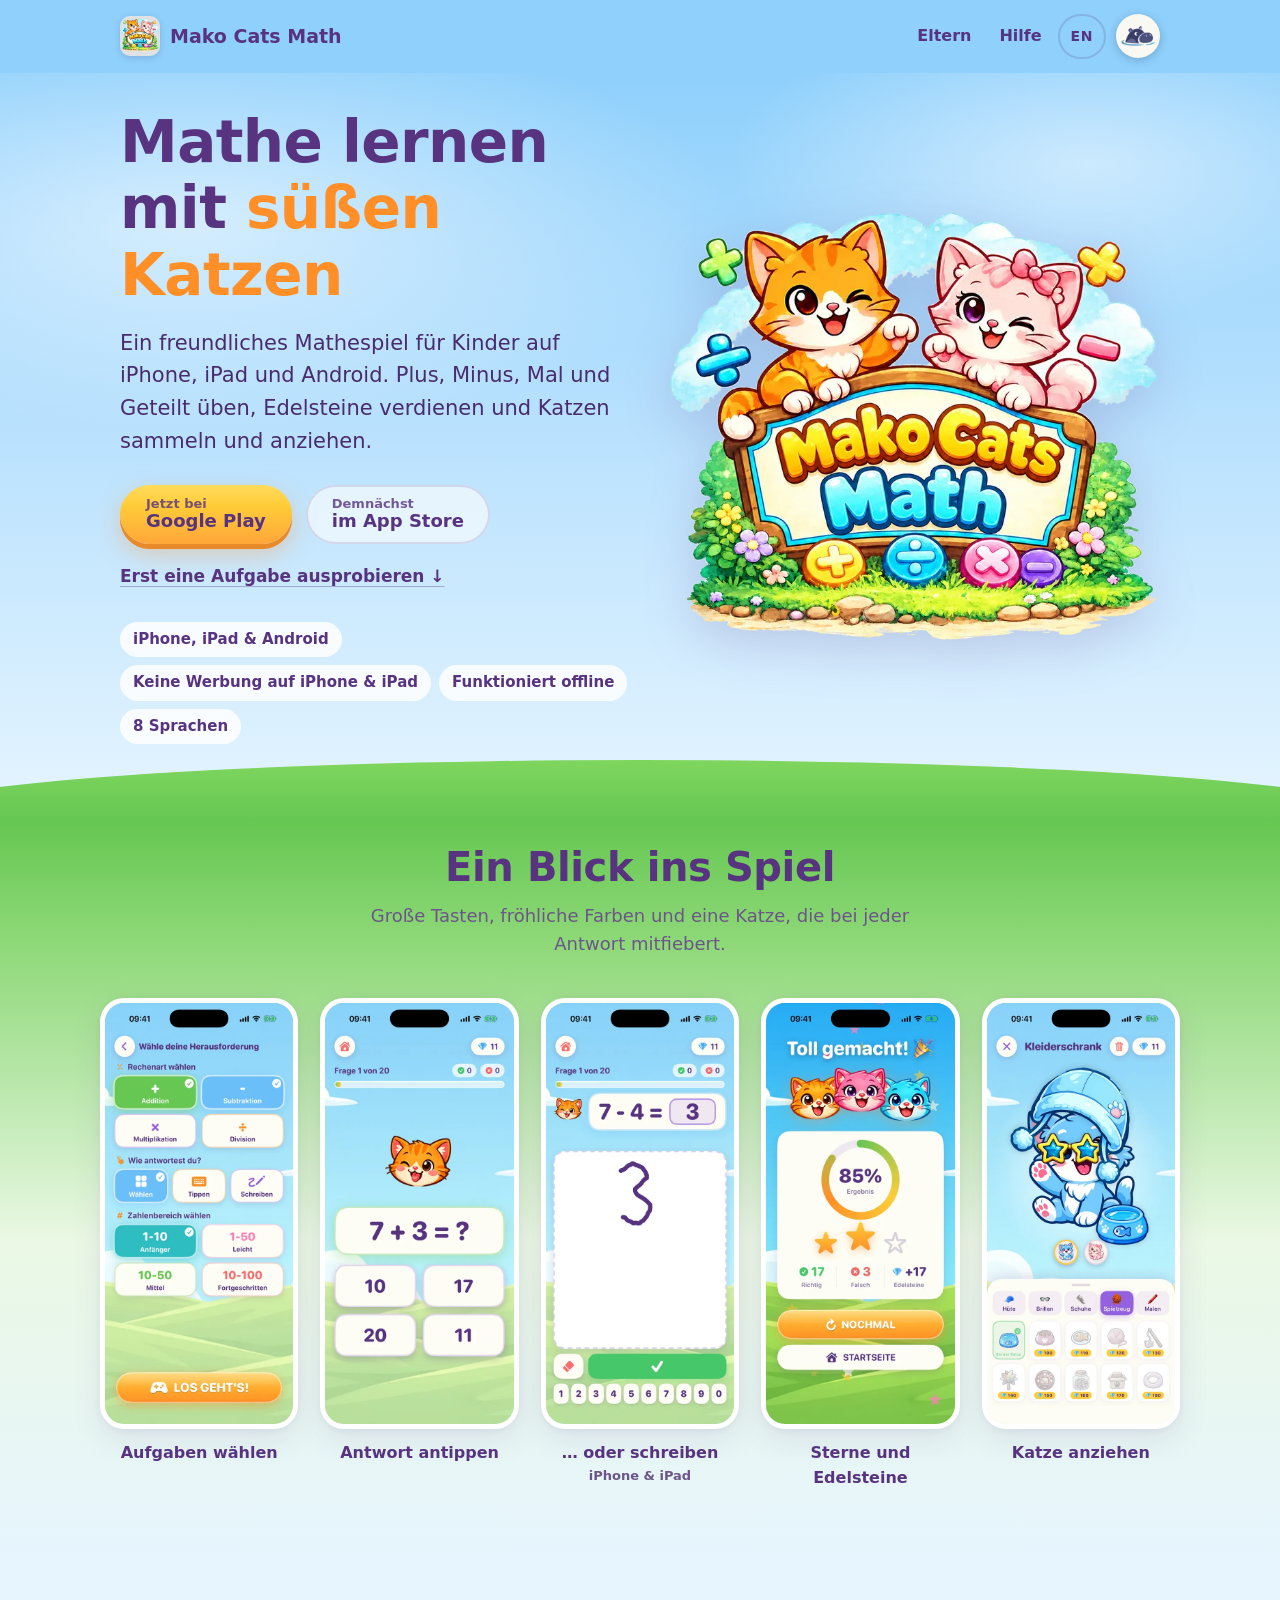
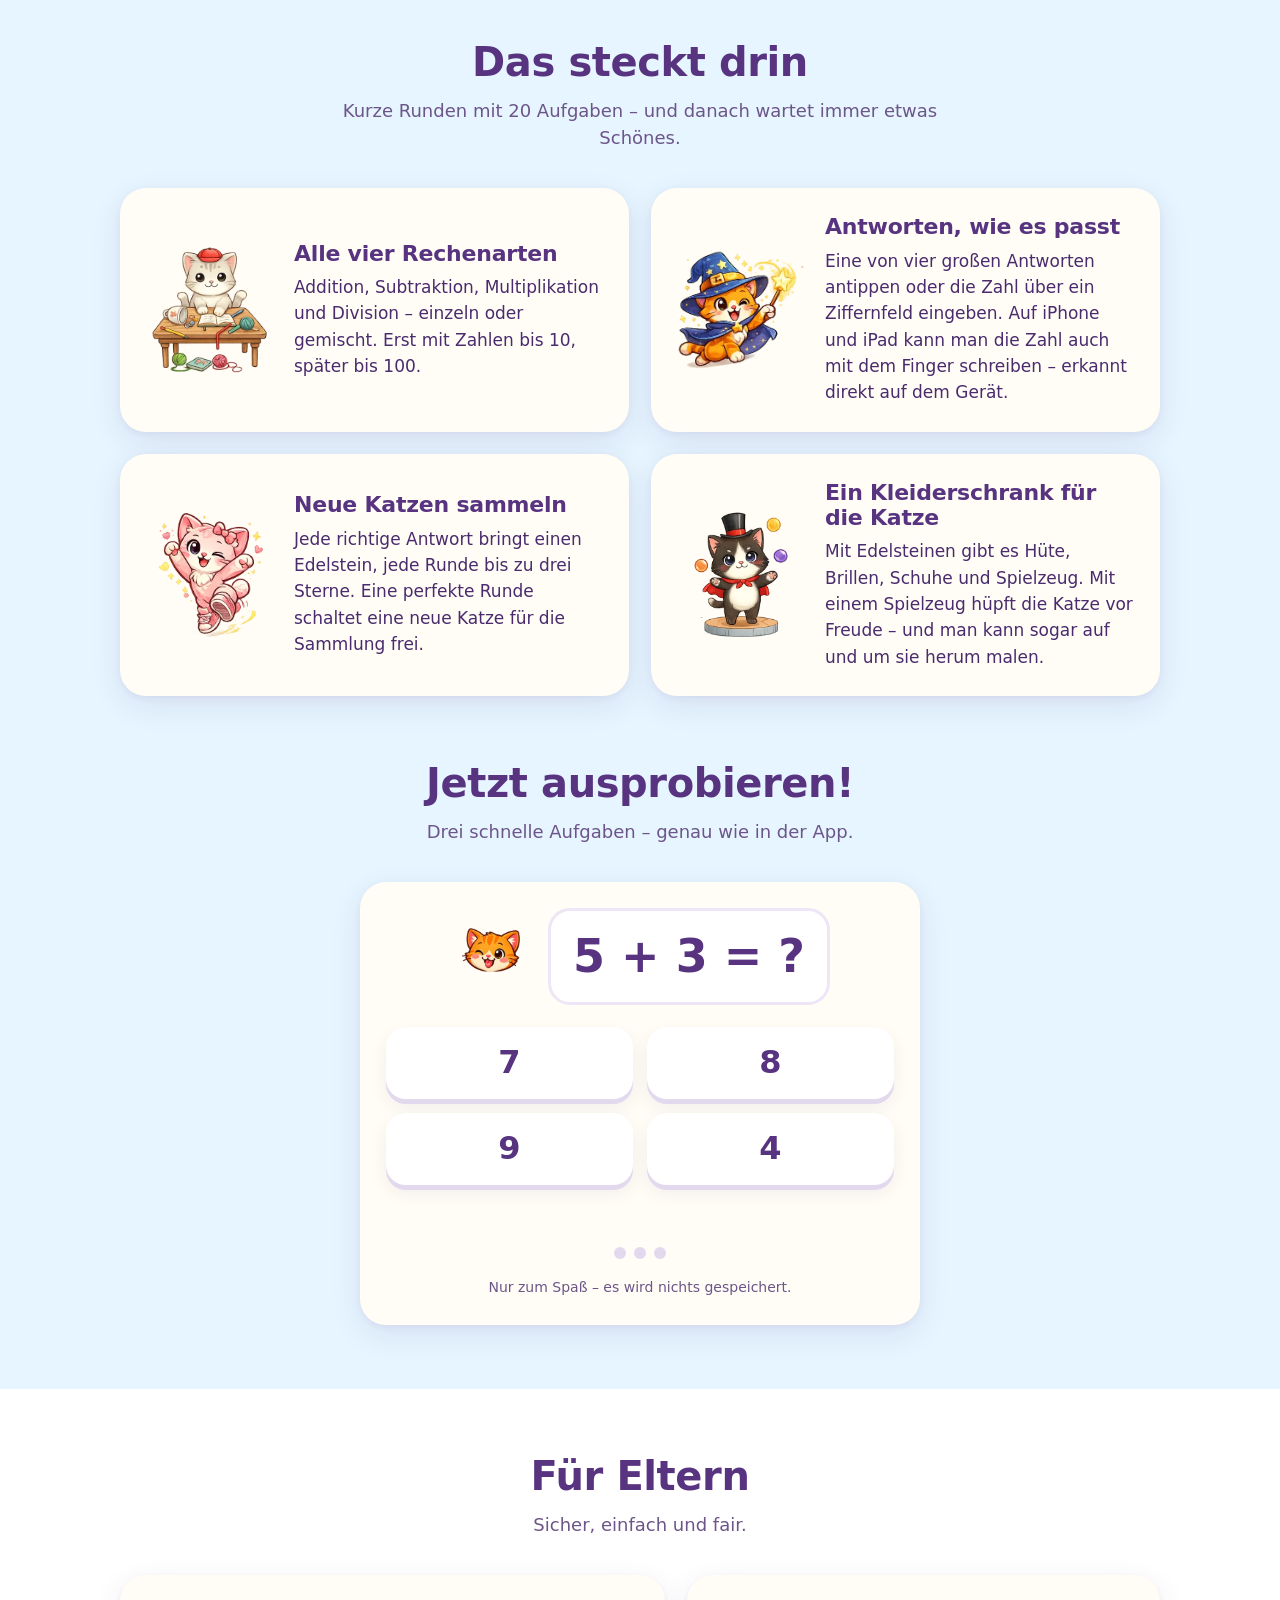
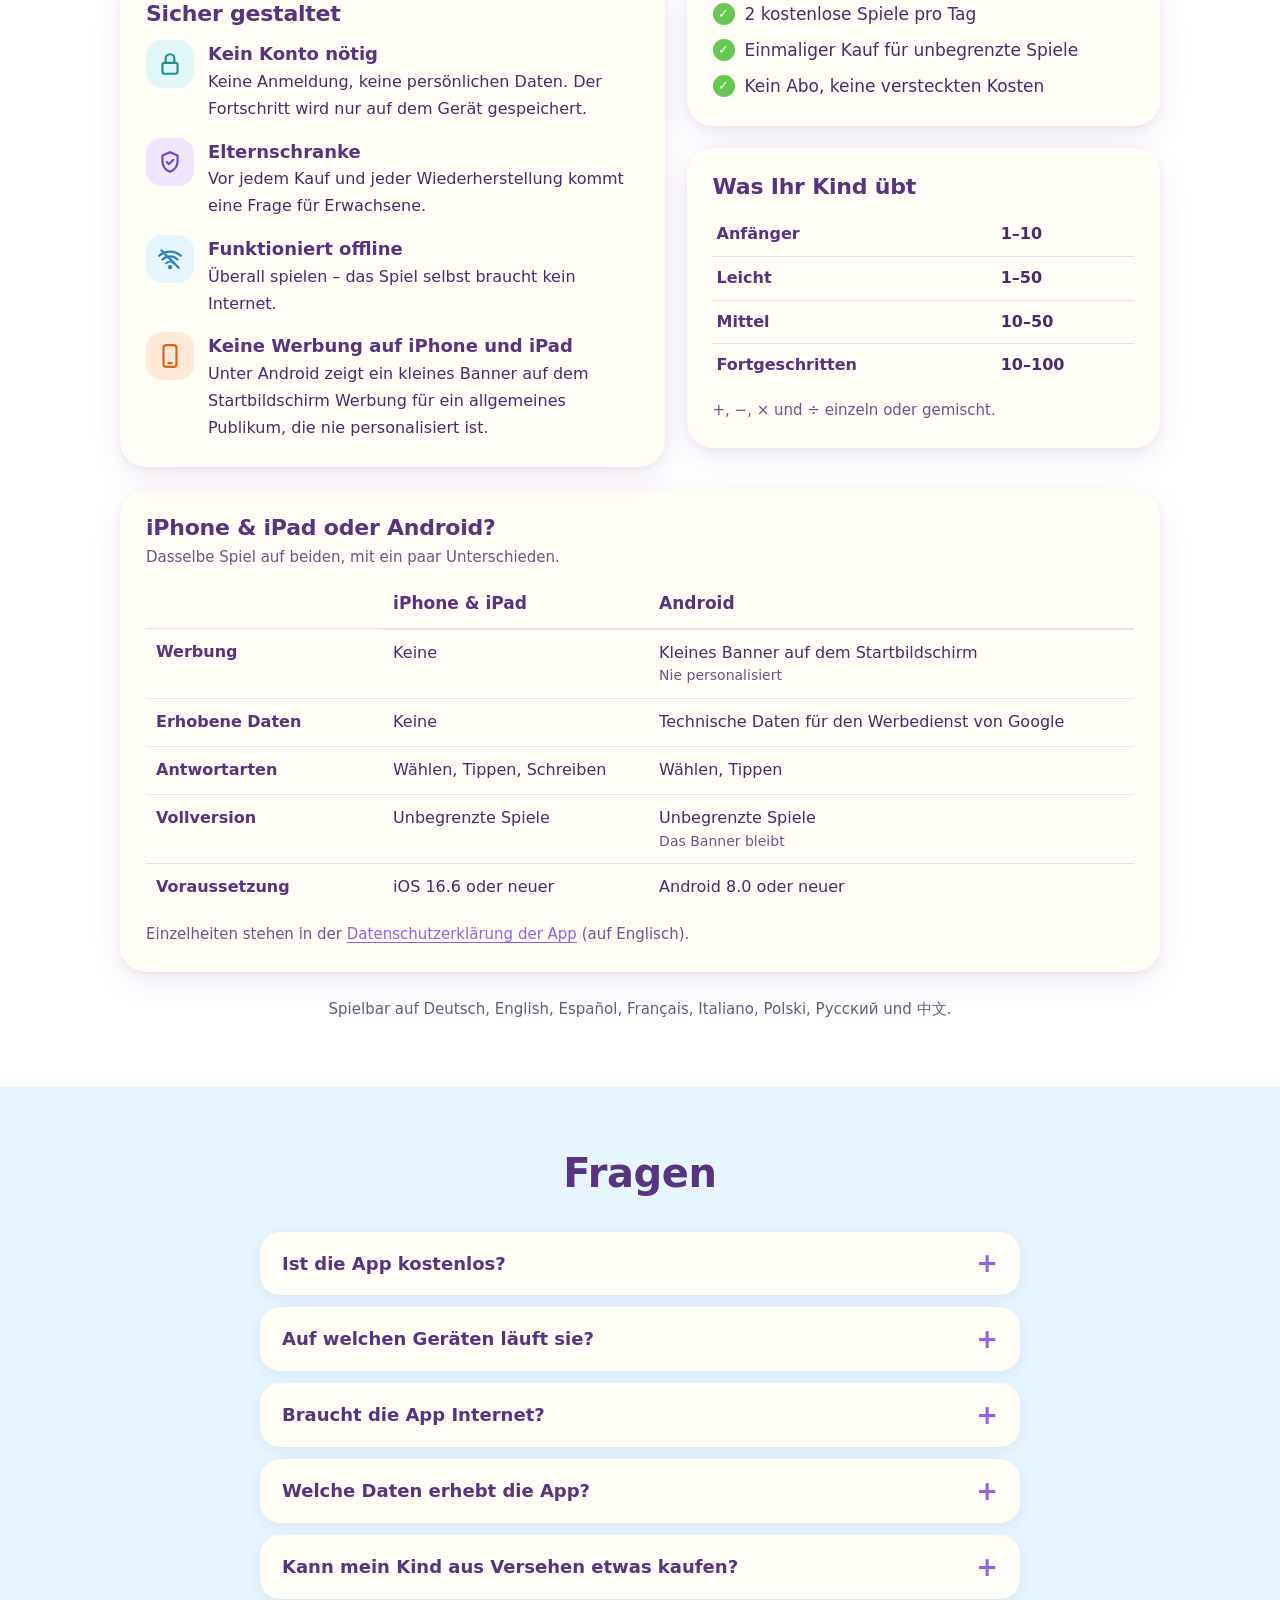
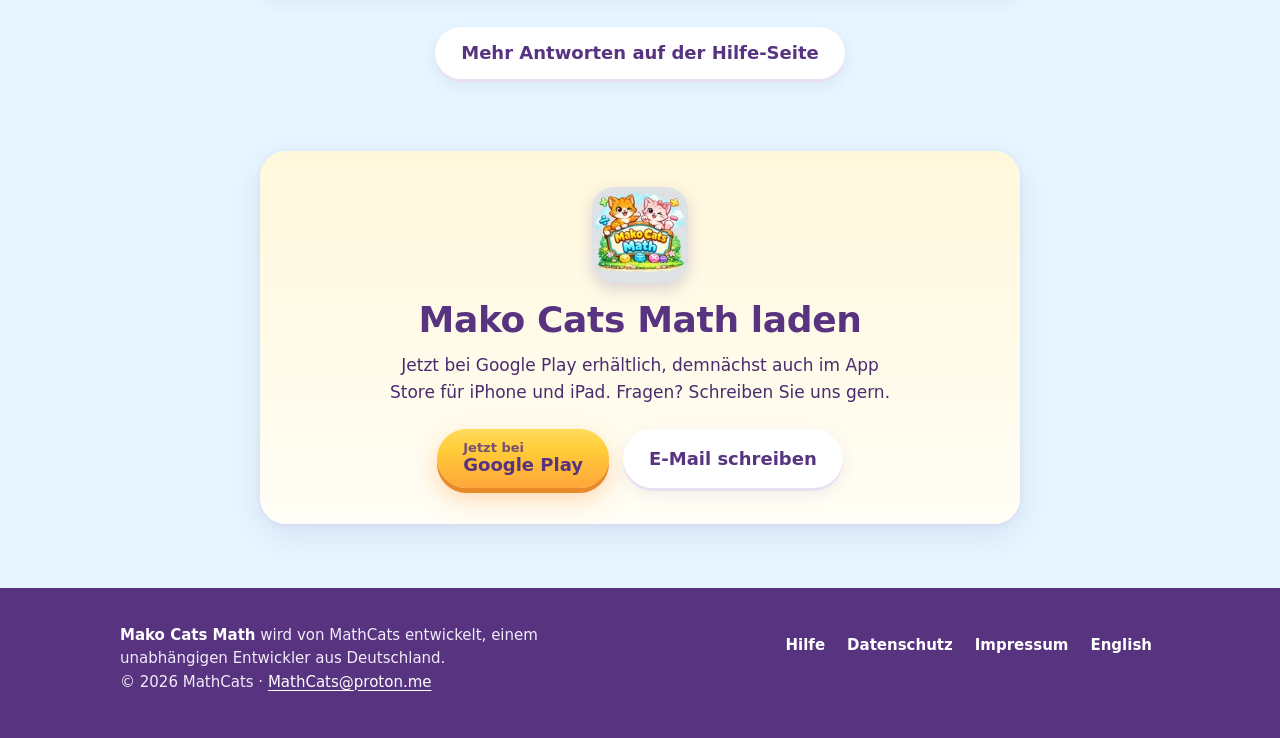
==== commit 84a5d2f0: "Phone header: square app icon, room for the badge, Safari strip blends in - .brand img never shrinks" ====
--- a/de/index.html
+++ b/de/index.html
@@ -44,7 +44,7 @@
 <link rel="icon" type="image/png" href="../favicon.png">
 <link rel="apple-touch-icon" href="../apple-touch-icon.png">
 <link rel="preload" as="image" href="../assets/img/logo-720.webp" imagesrcset="../assets/img/logo-480.webp 480w, ../assets/img/logo-720.webp 720w, ../assets/img/logo-960.webp 960w" imagesizes="(max-width: 860px) 250px, 500px">
-<link rel="stylesheet" href="../assets/site.css">
+<link rel="stylesheet" href="../assets/site.css?v=2">
 </head>
 <body>
 <a class="skip" href="#main">Zum Inhalt springen</a>
--- a/assets/site.css
+++ b/assets/site.css
@@ -53,7 +53,7 @@
 .site-header { padding: 14px 0; }
 .site-header .wrap { display: flex; align-items: center; justify-content: space-between; gap: 12px; }
 .brand { display: flex; align-items: center; gap: 10px; text-decoration: none; color: var(--plum); font-weight: 800; font-size: 19px; min-height: 44px; }
-.brand img { width: 40px; height: 40px; border-radius: 10px; box-shadow: 0 2px 6px rgba(87, 51, 128, .2); }
+.brand img { flex: none; width: 40px; height: 40px; border-radius: 10px; box-shadow: 0 2px 6px rgba(87, 51, 128, .2); }
 .nav { display: flex; gap: 4px; }
 .nav a { color: var(--plum); text-decoration: none; font-weight: 700; font-size: 16px; padding: 10px 12px; border-radius: 999px; min-height: 44px; display: inline-flex; align-items: center; }
 .nav a:hover, .nav a[aria-current="page"] { background: rgba(255, 255, 255, .7); }
@@ -308,3 +308,8 @@
 .nav a.studio:hover { background: #FAF8F3; transform: scale(1.08) rotate(-5deg); }
 .nav a.studio img { width: 34px; height: 34px; display: block; }
 @media (prefers-reduced-motion: reduce) { .nav a.studio { transition: none; } .nav a.studio:hover { transform: none; } }
+@media (max-width: 440px) {
+  .brand span { display: none; }      /* phones: icon only, like the other game sites, so the menu and badge fit */
+  .nav a.studio { width: 38px; height: 38px; min-height: 38px; margin-left: 4px; }
+  .nav a.studio img { width: 30px; height: 30px; }
+}
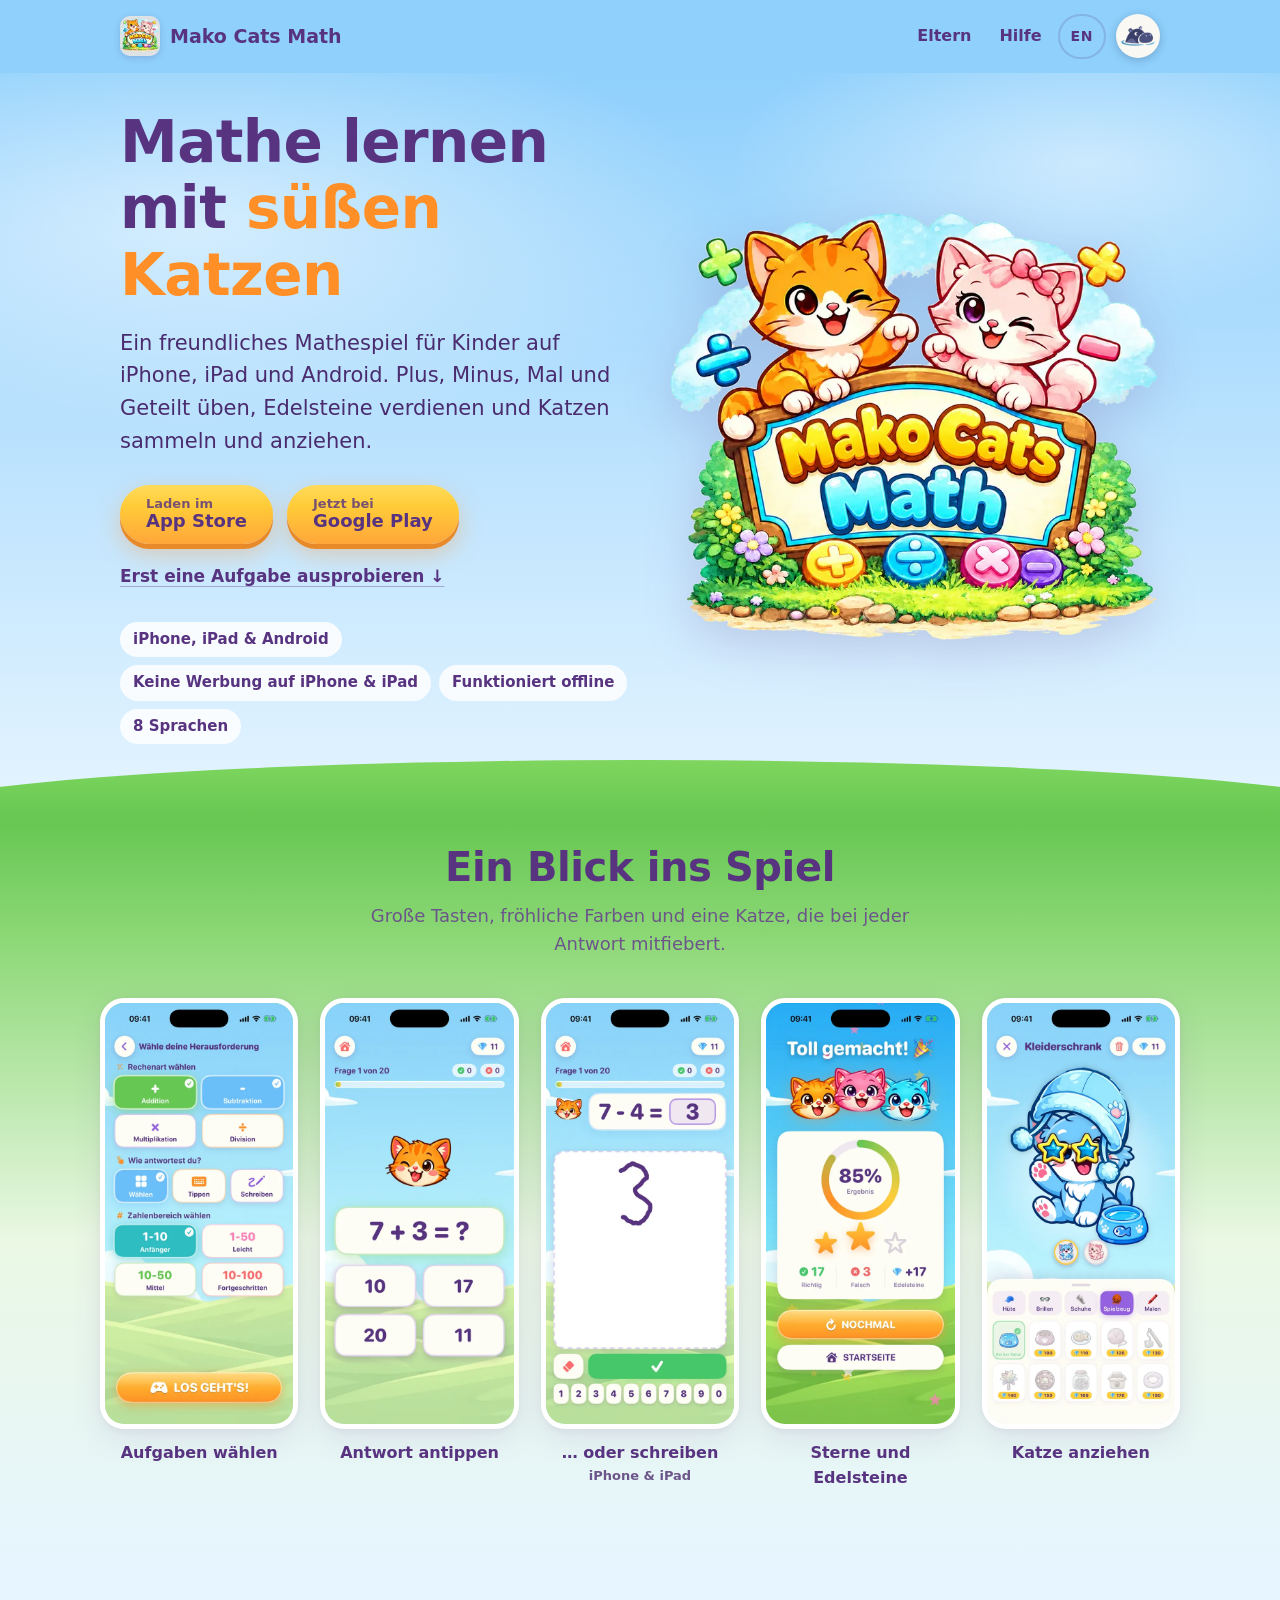
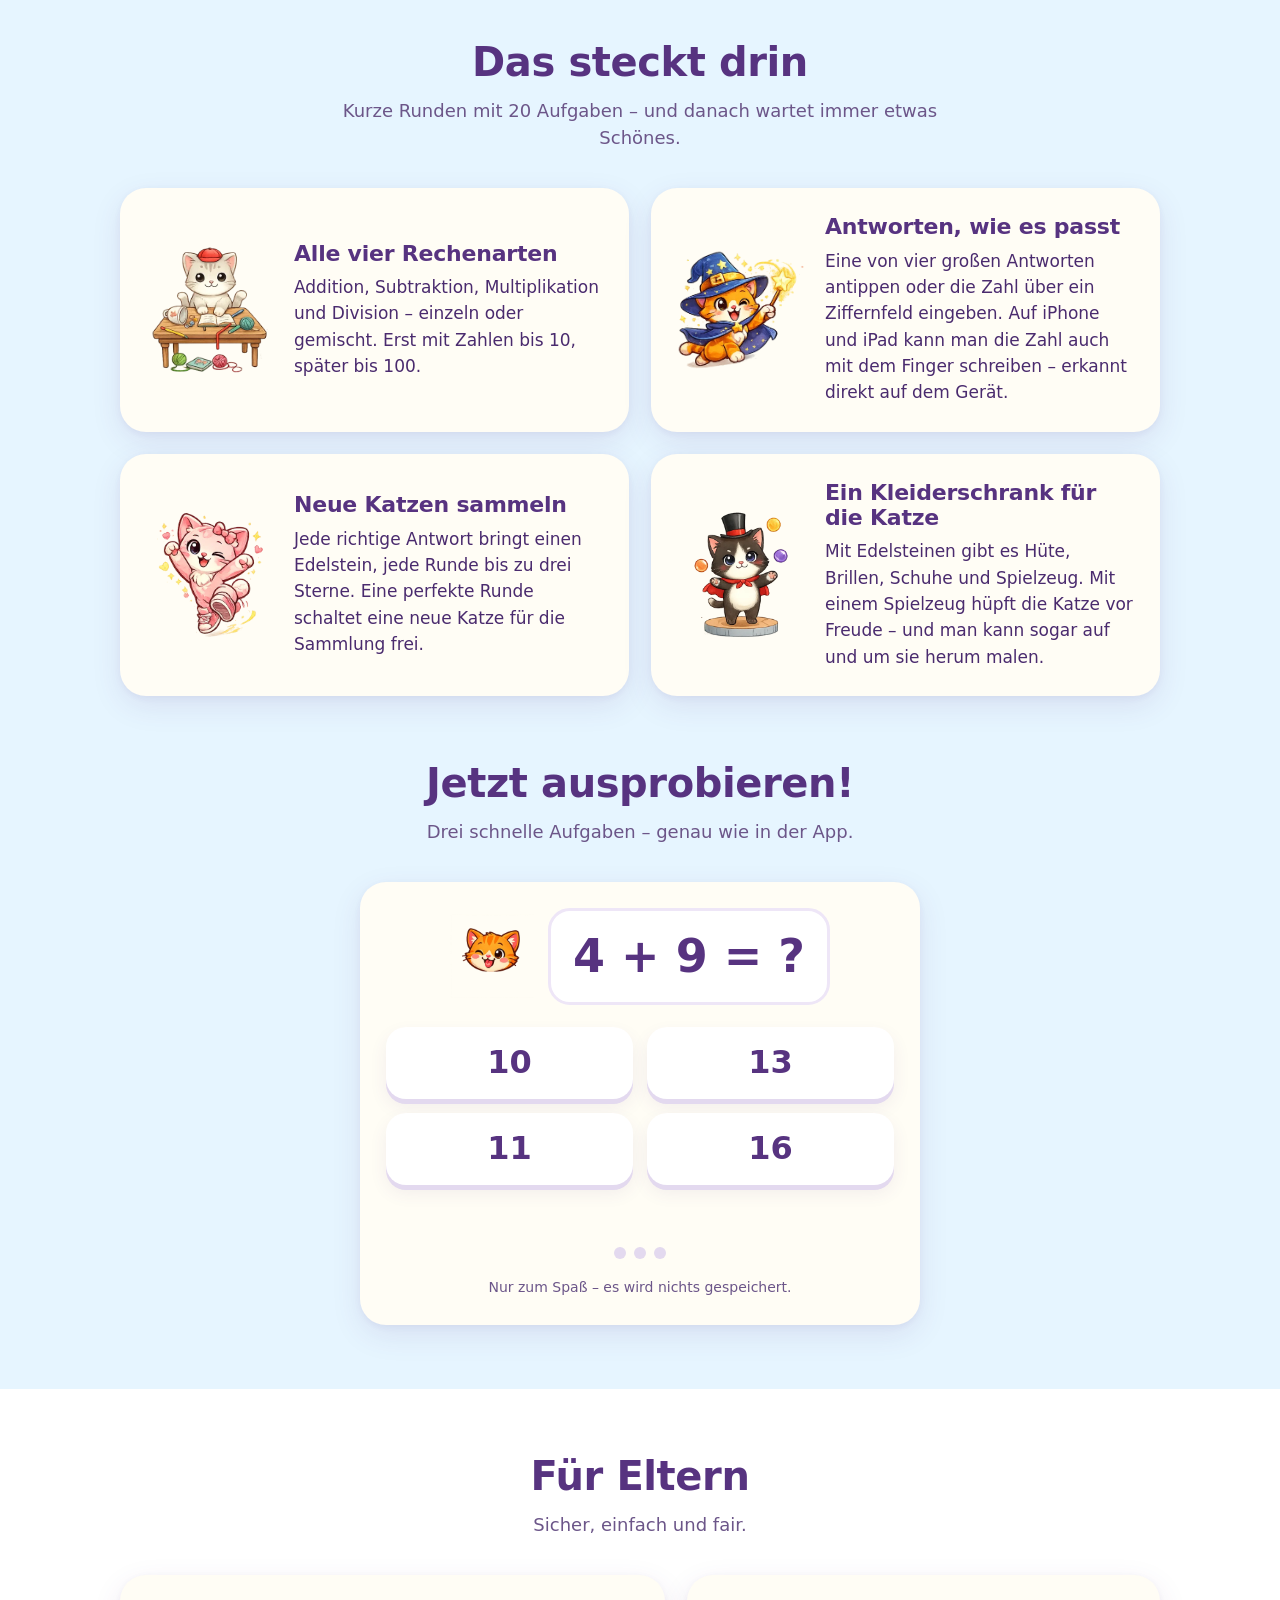
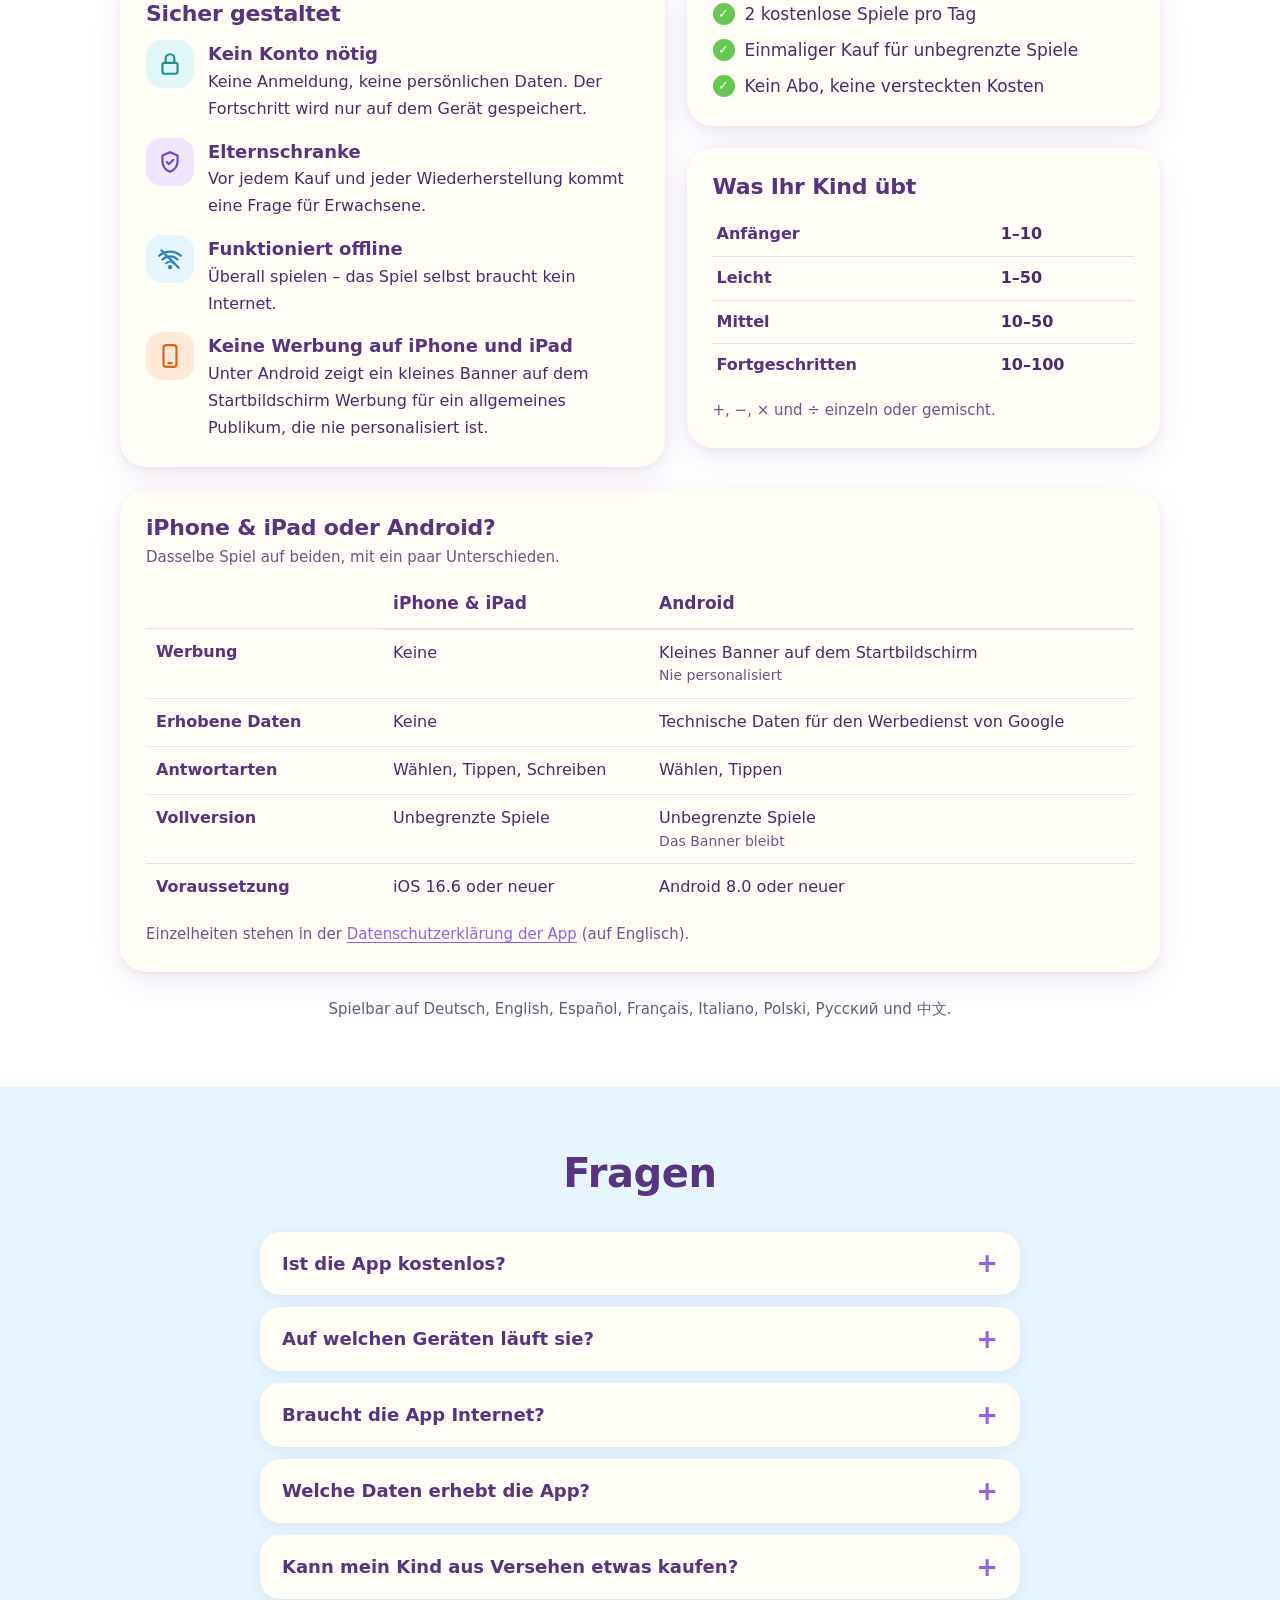
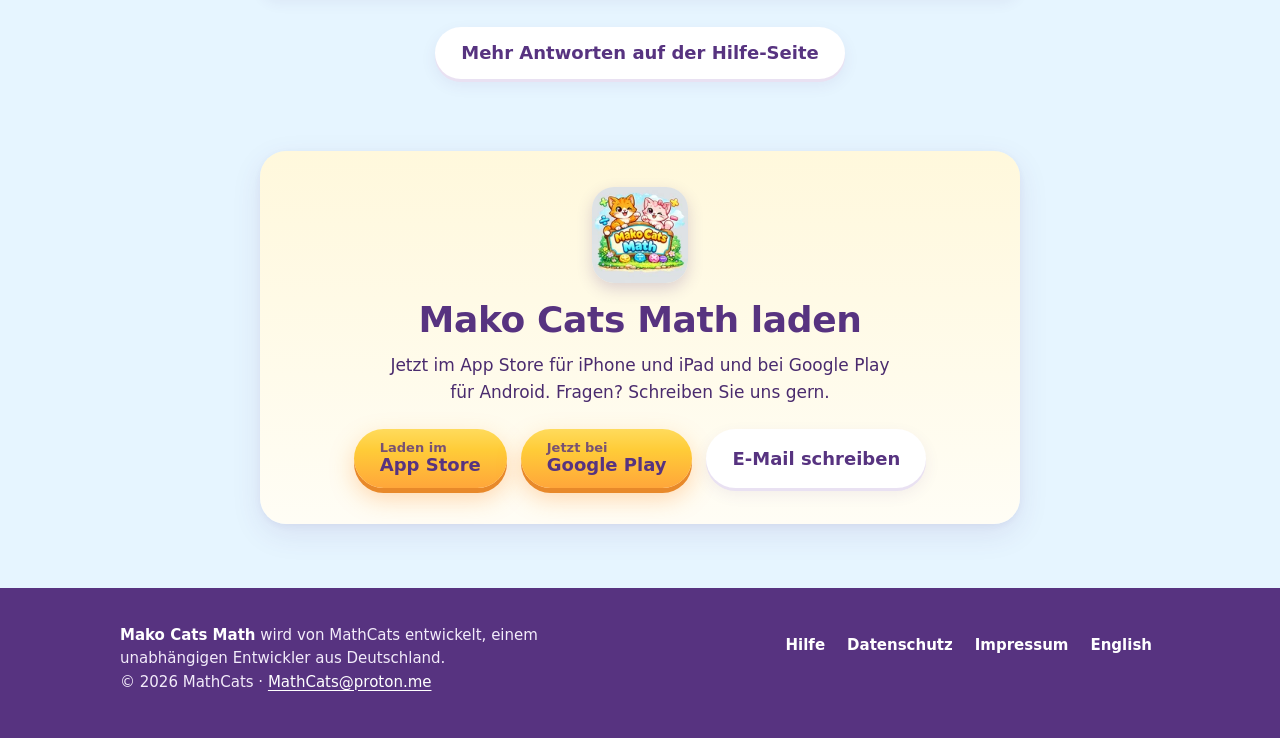
==== commit f2a007fa: "Mako Cats Math is live on the App Store: real store buttons and Safari app banner Both home pages: A" ====
--- a/de/index.html
+++ b/de/index.html
@@ -38,9 +38,8 @@
 <meta property="og:locale" content="de_DE">
 <meta property="og:locale:alternate" content="en_US">
 <meta name="twitter:card" content="summary_large_image">
-<!-- LINK EDIT – sobald die iPhone-App live ist, hier die App-Store-Nummer eintragen und die Kommentarzeichen entfernen:
-<meta name="apple-itunes-app" content="app-id=0000000000">
--->
+<!-- Safari auf dem iPhone zeigt oben eine Leiste „Öffnen / Laden“ für die App -->
+<meta name="apple-itunes-app" content="app-id=6758961622">
 <link rel="icon" type="image/png" href="../favicon.png">
 <link rel="apple-touch-icon" href="../apple-touch-icon.png">
 <link rel="preload" as="image" href="../assets/img/logo-720.webp" imagesrcset="../assets/img/logo-480.webp 480w, ../assets/img/logo-720.webp 720w, ../assets/img/logo-960.webp 960w" imagesizes="(max-width: 860px) 250px, 500px">
@@ -75,14 +74,9 @@
         <!-- EDIT 3 – der Satz unter der Überschrift -->
         <p class="lead">Ein freundliches Mathespiel für Kinder auf iPhone, iPad und Android. Plus, Minus, Mal und Geteilt üben, Edelsteine verdienen und Katzen sammeln und anziehen.</p>
         <div class="actions">
-          <!-- EDIT 4 – Store-Buttons.
-               Google Play: der Link ist live.
-               App Store: solange die App in Prüfung ist, steht dort „Demnächst“. Sobald sie live ist,
-               die Zeile <span …>…</span> löschen, die Kommentarzeichen um die Zeile <a …> darunter
-               entfernen und den App-Store-Link statt APP-STORE-LINK einsetzen. -->
+          <!-- EDIT 4 – Store-Buttons -->
+          <a class="btn btn-candy" href="https://apps.apple.com/de/app/mako-cats-math/id6758961622"><span class="stack"><small>Laden im</small>App Store</span></a>
           <a class="btn btn-candy" href="https://play.google.com/store/apps/details?id=com.mathcats.mathcats&amp;hl=de"><span class="stack"><small>Jetzt bei</small>Google Play</span></a>
-          <span class="btn btn-ghost soon"><span class="stack"><small>Demnächst</small>im App Store</span></span>
-          <!-- <a class="btn btn-candy" href="APP-STORE-LINK"><span class="stack"><small>Laden im</small>App Store</span></a> -->
         </div>
         <a class="text-link" href="#try">Erst eine Aufgabe ausprobieren ↓</a>
         <!-- EDIT 5 – die kleinen Etiketten unter den Buttons -->
@@ -295,7 +289,7 @@
         </details>
         <details>
           <summary>Auf welchen Geräten läuft sie?</summary>
-          <div class="ans"><p>Auf iPhone und iPad ab iOS 16.6 (demnächst im App Store) und auf Android-Geräten ab Android 8.0 (bei Google Play).</p></div>
+          <div class="ans"><p>Auf iPhone und iPad ab iOS 16.6 (im App Store) und auf Android-Geräten ab Android 8.0 (bei Google Play).</p></div>
         </details>
         <details>
           <summary>Braucht die App Internet?</summary>
@@ -319,10 +313,11 @@
     <div class="wrap">
       <div class="card">
         <img src="../assets/img/icon-128.webp" width="96" height="96" loading="lazy" alt="">
-        <!-- EDIT 13 – Abschlusskasten. Sobald die iPhone-App live ist, Text ändern und den App-Store-Button wie bei EDIT 4 ergänzen. -->
+        <!-- EDIT 13 – Abschlusskasten -->
         <h2 id="cta-title">Mako Cats Math laden</h2>
-        <p>Jetzt bei Google Play erhältlich, demnächst auch im App Store für iPhone und iPad. Fragen? Schreiben Sie uns gern.</p>
+        <p>Jetzt im App Store für iPhone und iPad und bei Google Play für Android. Fragen? Schreiben Sie uns gern.</p>
         <div class="actions" style="display: flex; flex-wrap: wrap; gap: 14px; justify-content: center;">
+          <a class="btn btn-candy" href="https://apps.apple.com/de/app/mako-cats-math/id6758961622"><span class="stack"><small>Laden im</small>App Store</span></a>
           <a class="btn btn-candy" href="https://play.google.com/store/apps/details?id=com.mathcats.mathcats&amp;hl=de"><span class="stack"><small>Jetzt bei</small>Google Play</span></a>
           <a class="btn btn-soft" href="mailto:MathCats@proton.me?subject=Mako%20Cats%20Math">E-Mail schreiben</a>
         </div>
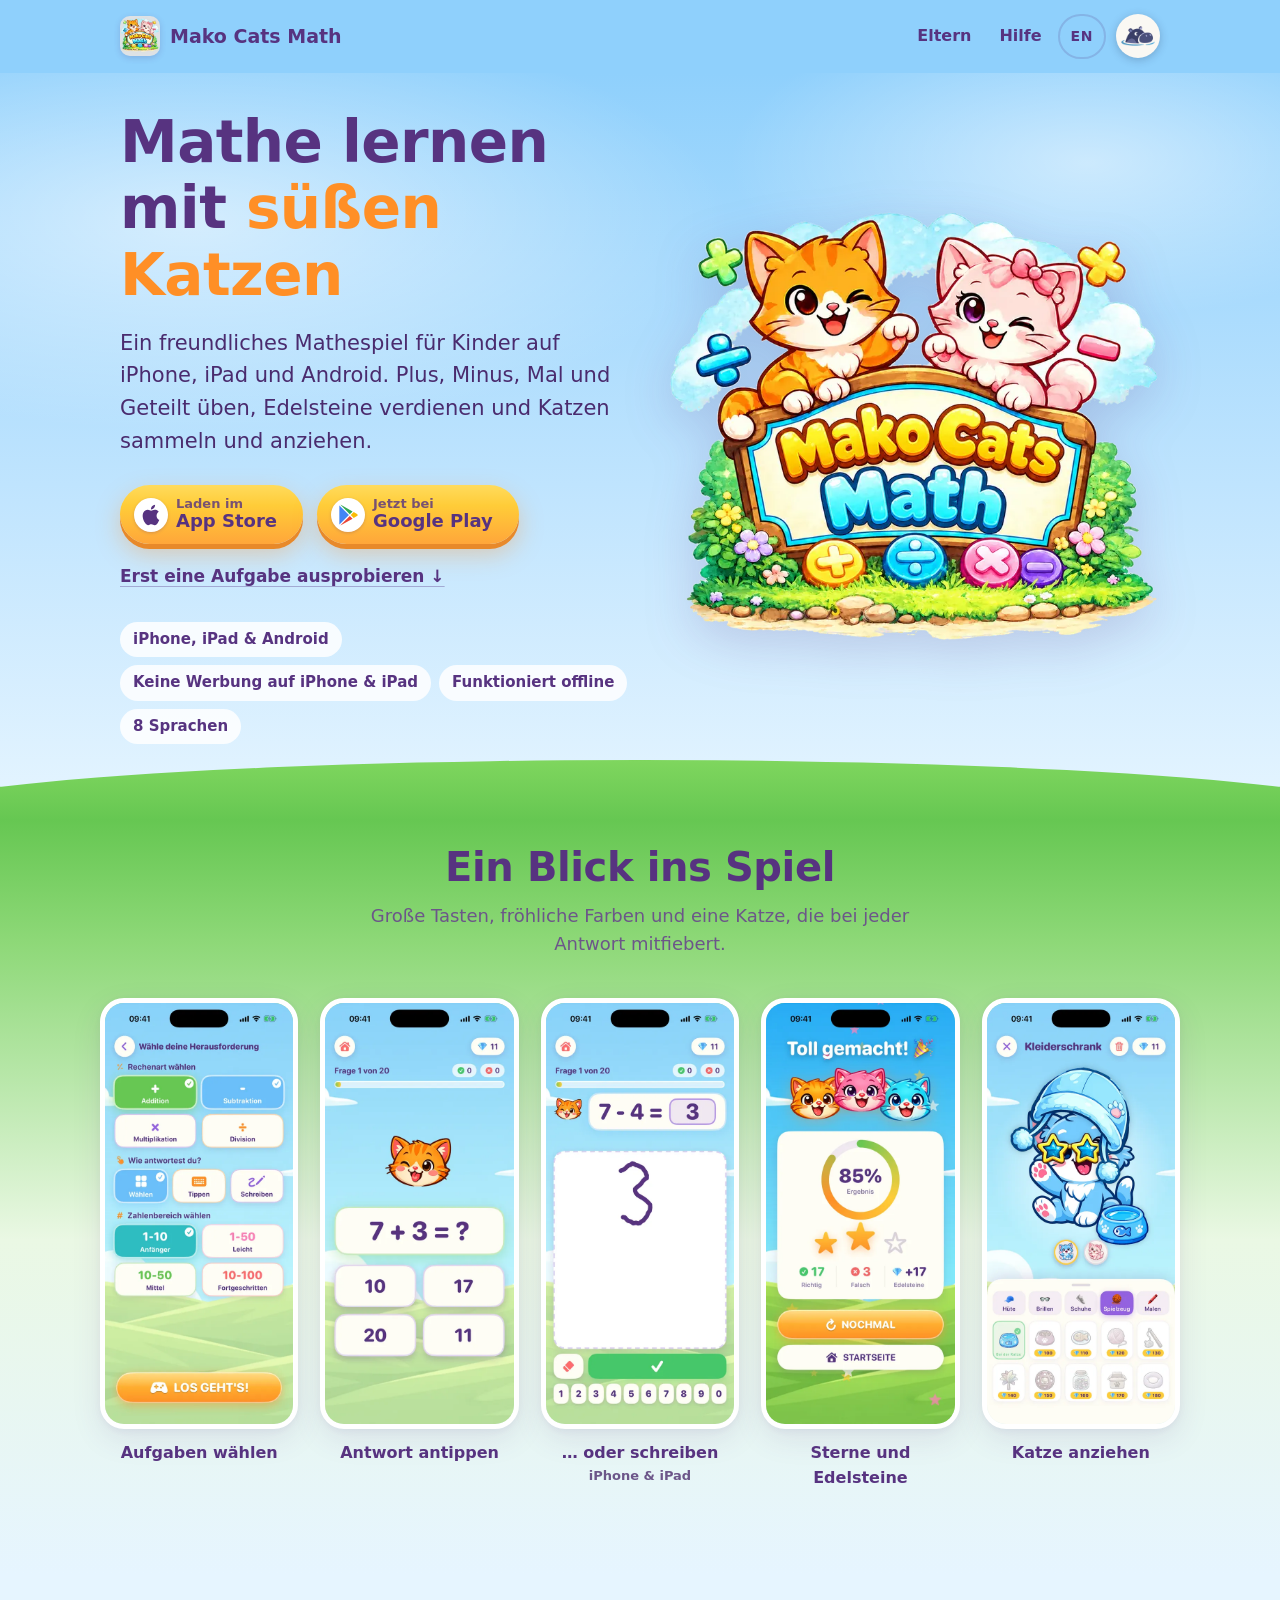
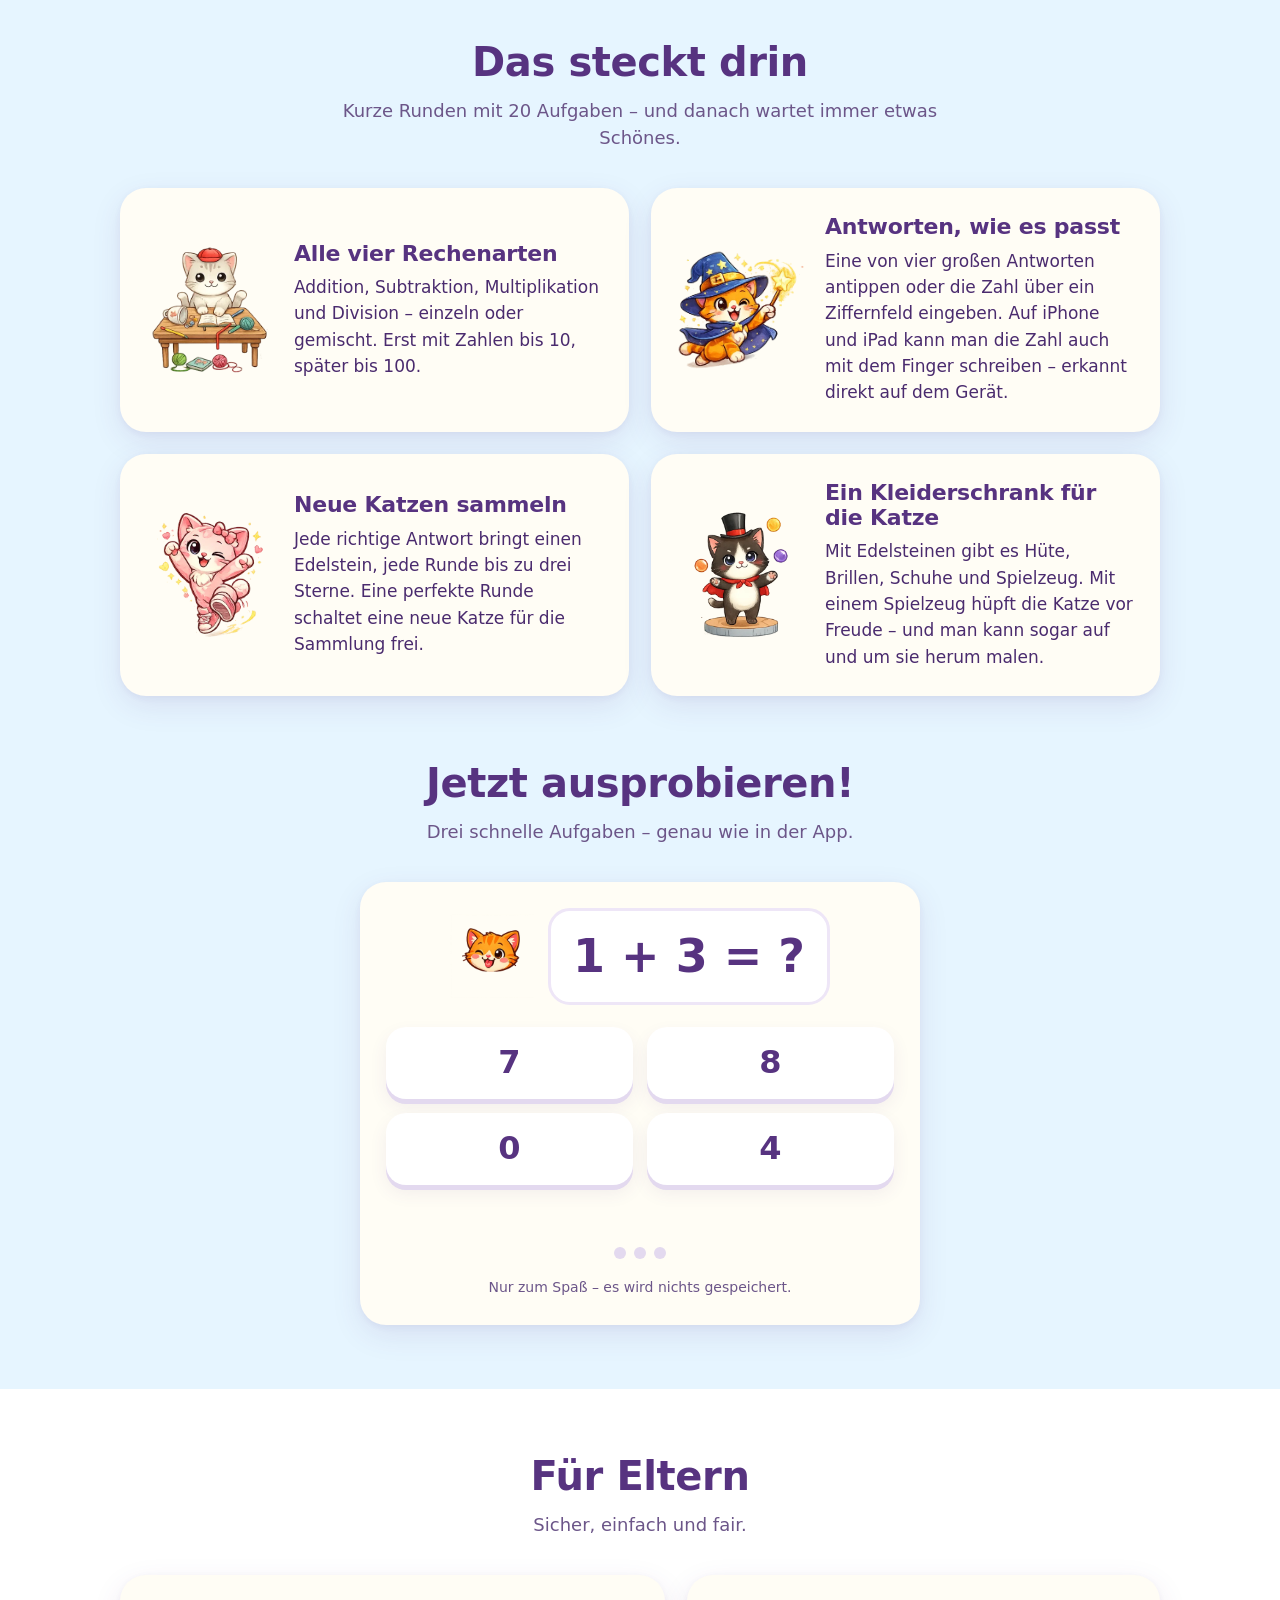
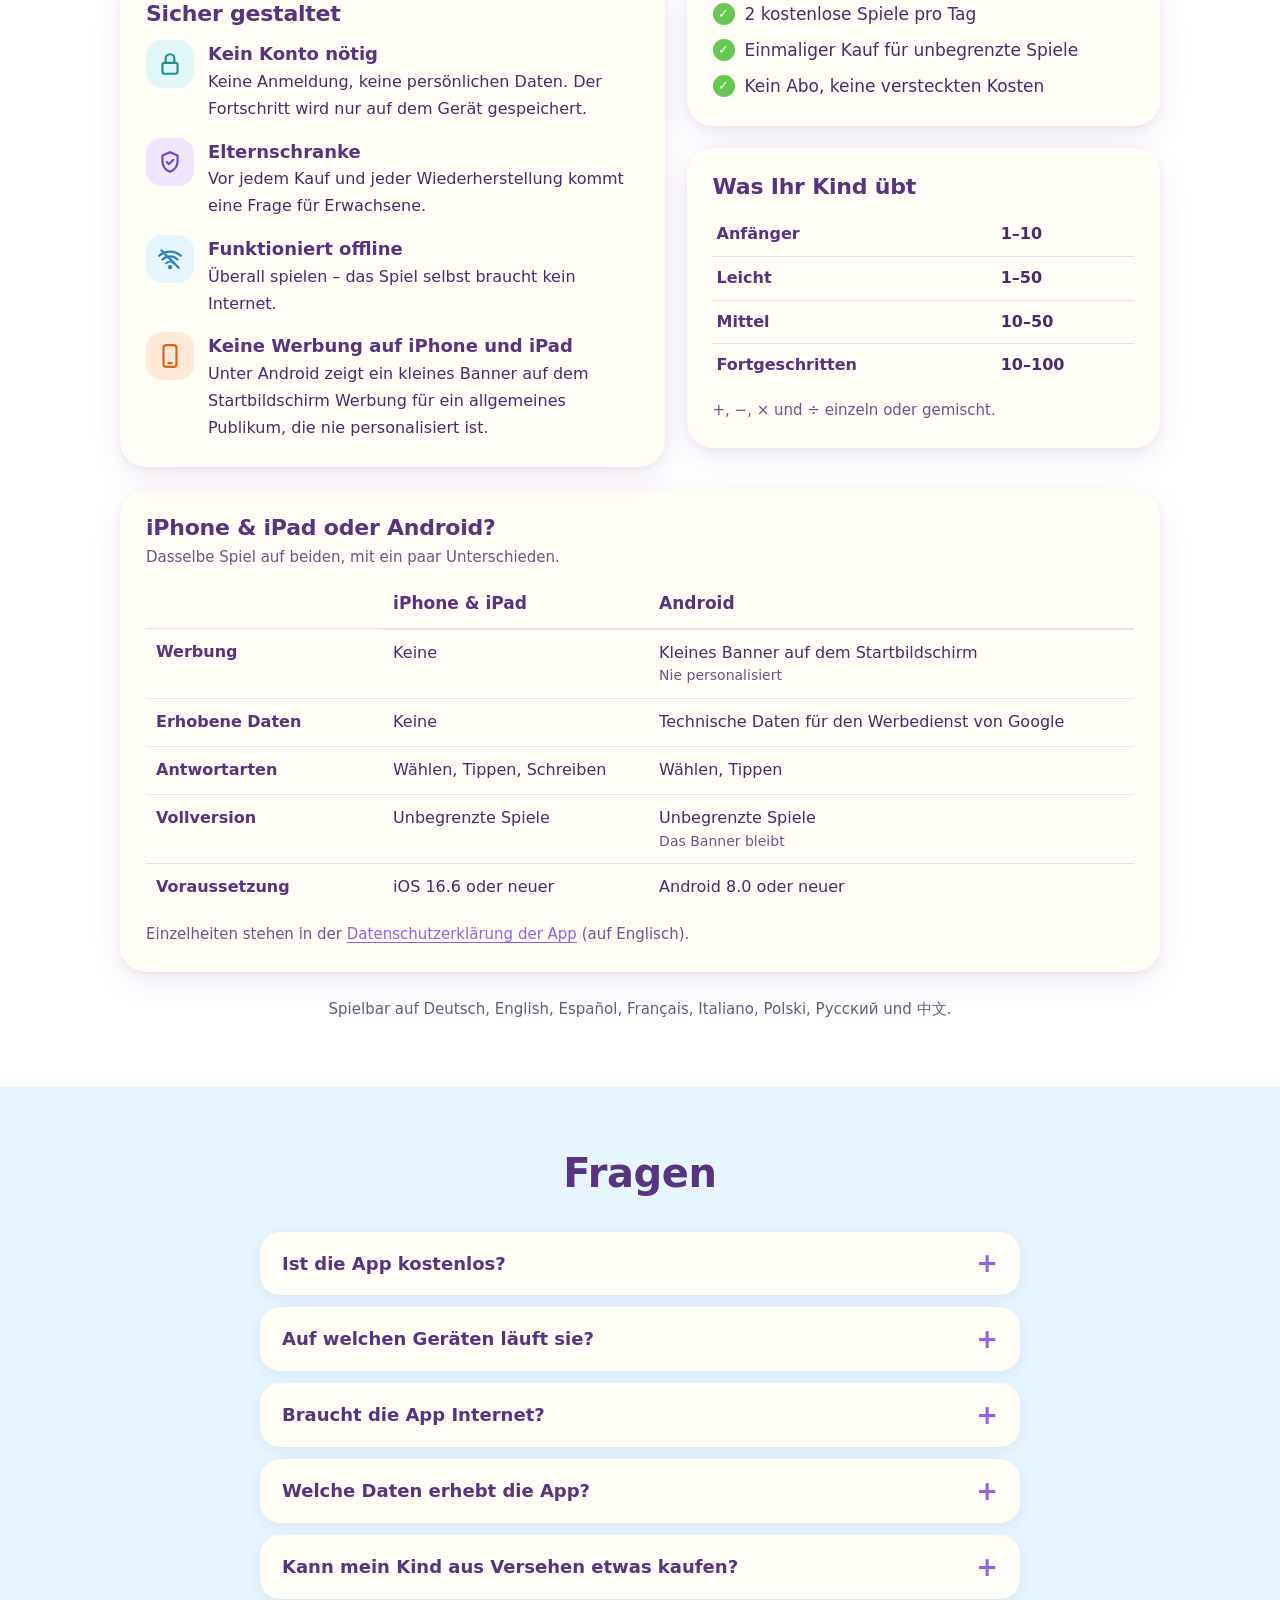
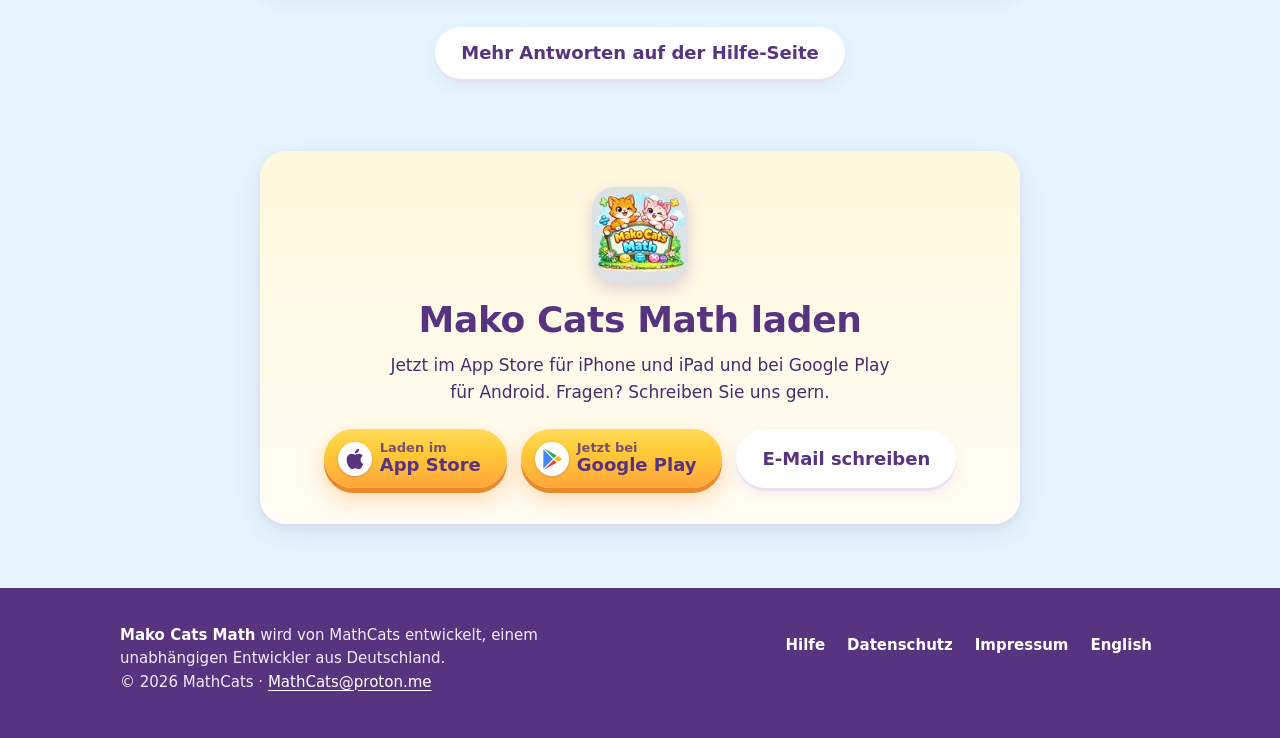
==== commit 9a1ec408: "Apple and Google Play logos inside the store buttons Inline SVG logos on a small white disc (so the " ====
--- a/de/index.html
+++ b/de/index.html
@@ -43,7 +43,7 @@
 <link rel="icon" type="image/png" href="../favicon.png">
 <link rel="apple-touch-icon" href="../apple-touch-icon.png">
 <link rel="preload" as="image" href="../assets/img/logo-720.webp" imagesrcset="../assets/img/logo-480.webp 480w, ../assets/img/logo-720.webp 720w, ../assets/img/logo-960.webp 960w" imagesizes="(max-width: 860px) 250px, 500px">
-<link rel="stylesheet" href="../assets/site.css?v=2">
+<link rel="stylesheet" href="../assets/site.css?v=3">
 </head>
 <body>
 <a class="skip" href="#main">Zum Inhalt springen</a>
@@ -75,8 +75,8 @@
         <p class="lead">Ein freundliches Mathespiel für Kinder auf iPhone, iPad und Android. Plus, Minus, Mal und Geteilt üben, Edelsteine verdienen und Katzen sammeln und anziehen.</p>
         <div class="actions">
           <!-- EDIT 4 – Store-Buttons -->
-          <a class="btn btn-candy" href="https://apps.apple.com/de/app/mako-cats-math/id6758961622"><span class="stack"><small>Laden im</small>App Store</span></a>
-          <a class="btn btn-candy" href="https://play.google.com/store/apps/details?id=com.mathcats.mathcats&amp;hl=de"><span class="stack"><small>Jetzt bei</small>Google Play</span></a>
+          <a class="btn btn-candy" href="https://apps.apple.com/de/app/mako-cats-math/id6758961622"><svg class="store-logo" viewBox="-8 -8 40 40" aria-hidden="true" focusable="false"><circle cx="12" cy="12" r="20" fill="#fff"/><path fill="currentColor" d="M12.152 6.896c-.948 0-2.415-1.078-3.96-1.04-2.04.027-3.91 1.183-4.961 3.014-2.117 3.675-.546 9.103 1.519 12.09 1.013 1.454 2.208 3.09 3.792 3.039 1.52-.065 2.09-.987 3.935-.987 1.831 0 2.35.987 3.96.948 1.637-.026 2.676-1.48 3.676-2.948 1.156-1.688 1.636-3.325 1.662-3.415-.039-.013-3.182-1.221-3.22-4.857-.026-3.04 2.48-4.494 2.597-4.559-1.429-2.09-3.623-2.324-4.39-2.376-2-.156-3.675 1.09-4.61 1.09zM15.53 3.83c.843-1.012 1.4-2.427 1.245-3.83-1.207.052-2.662.805-3.532 1.818-.78.896-1.454 2.338-1.273 3.714 1.338.104 2.715-.688 3.559-1.701"/></svg><span class="stack"><small>Laden im</small>App Store</span></a>
+          <a class="btn btn-candy" href="https://play.google.com/store/apps/details?id=com.mathcats.mathcats&amp;hl=de"><svg class="store-logo" viewBox="-8 -8 40 40" aria-hidden="true" focusable="false"><circle cx="12" cy="12" r="20" fill="#fff"/><g transform="translate(.6 0)"><path fill="#4285F4" d="M1.337.924a1.486 1.486 0 0 0-.112.568v21.017c0 .217.045.419.124.6l11.155-11.087L1.337.924z"/><path fill="#34A853" d="M13.544 10.989l3.258-3.238L3.45.195a1.466 1.466 0 0 0-.946-.179l11.04 10.973z"/><path fill="#EA4335" d="M13.544 13.056l-11 10.933c.298.036.612-.016.906-.183l13.324-7.54-3.23-3.21z"/><path fill="#FBBC04" d="M22.018 13.298l-3.919 2.218-3.515-3.493 3.543-3.521 3.891 2.202a1.49 1.49 0 0 1 0 2.594z"/></g></svg><span class="stack"><small>Jetzt bei</small>Google Play</span></a>
         </div>
         <a class="text-link" href="#try">Erst eine Aufgabe ausprobieren ↓</a>
         <!-- EDIT 5 – die kleinen Etiketten unter den Buttons -->
@@ -317,8 +317,8 @@
         <h2 id="cta-title">Mako Cats Math laden</h2>
         <p>Jetzt im App Store für iPhone und iPad und bei Google Play für Android. Fragen? Schreiben Sie uns gern.</p>
         <div class="actions" style="display: flex; flex-wrap: wrap; gap: 14px; justify-content: center;">
-          <a class="btn btn-candy" href="https://apps.apple.com/de/app/mako-cats-math/id6758961622"><span class="stack"><small>Laden im</small>App Store</span></a>
-          <a class="btn btn-candy" href="https://play.google.com/store/apps/details?id=com.mathcats.mathcats&amp;hl=de"><span class="stack"><small>Jetzt bei</small>Google Play</span></a>
+          <a class="btn btn-candy" href="https://apps.apple.com/de/app/mako-cats-math/id6758961622"><svg class="store-logo" viewBox="-8 -8 40 40" aria-hidden="true" focusable="false"><circle cx="12" cy="12" r="20" fill="#fff"/><path fill="currentColor" d="M12.152 6.896c-.948 0-2.415-1.078-3.96-1.04-2.04.027-3.91 1.183-4.961 3.014-2.117 3.675-.546 9.103 1.519 12.09 1.013 1.454 2.208 3.09 3.792 3.039 1.52-.065 2.09-.987 3.935-.987 1.831 0 2.35.987 3.96.948 1.637-.026 2.676-1.48 3.676-2.948 1.156-1.688 1.636-3.325 1.662-3.415-.039-.013-3.182-1.221-3.22-4.857-.026-3.04 2.48-4.494 2.597-4.559-1.429-2.09-3.623-2.324-4.39-2.376-2-.156-3.675 1.09-4.61 1.09zM15.53 3.83c.843-1.012 1.4-2.427 1.245-3.83-1.207.052-2.662.805-3.532 1.818-.78.896-1.454 2.338-1.273 3.714 1.338.104 2.715-.688 3.559-1.701"/></svg><span class="stack"><small>Laden im</small>App Store</span></a>
+          <a class="btn btn-candy" href="https://play.google.com/store/apps/details?id=com.mathcats.mathcats&amp;hl=de"><svg class="store-logo" viewBox="-8 -8 40 40" aria-hidden="true" focusable="false"><circle cx="12" cy="12" r="20" fill="#fff"/><g transform="translate(.6 0)"><path fill="#4285F4" d="M1.337.924a1.486 1.486 0 0 0-.112.568v21.017c0 .217.045.419.124.6l11.155-11.087L1.337.924z"/><path fill="#34A853" d="M13.544 10.989l3.258-3.238L3.45.195a1.466 1.466 0 0 0-.946-.179l11.04 10.973z"/><path fill="#EA4335" d="M13.544 13.056l-11 10.933c.298.036.612-.016.906-.183l13.324-7.54-3.23-3.21z"/><path fill="#FBBC04" d="M22.018 13.298l-3.919 2.218-3.515-3.493 3.543-3.521 3.891 2.202a1.49 1.49 0 0 1 0 2.594z"/></g></svg><span class="stack"><small>Jetzt bei</small>Google Play</span></a>
           <a class="btn btn-soft" href="mailto:MathCats@proton.me?subject=Mako%20Cats%20Math">E-Mail schreiben</a>
         </div>
       </div>
--- a/assets/site.css
+++ b/assets/site.css
@@ -313,3 +313,6 @@
   .nav a.studio { width: 38px; height: 38px; min-height: 38px; margin-left: 4px; }
   .nav a.studio img { width: 30px; height: 30px; }
 }
+
+/* store logos in the store buttons: a white disc so every colour of the Play logo shows on the yellow */
+.btn .store-logo { width: 34px; height: 34px; flex: none; margin: -4px 0 -4px -12px; filter: drop-shadow(0 1px 1.5px rgba(87, 51, 128, .25)); }
